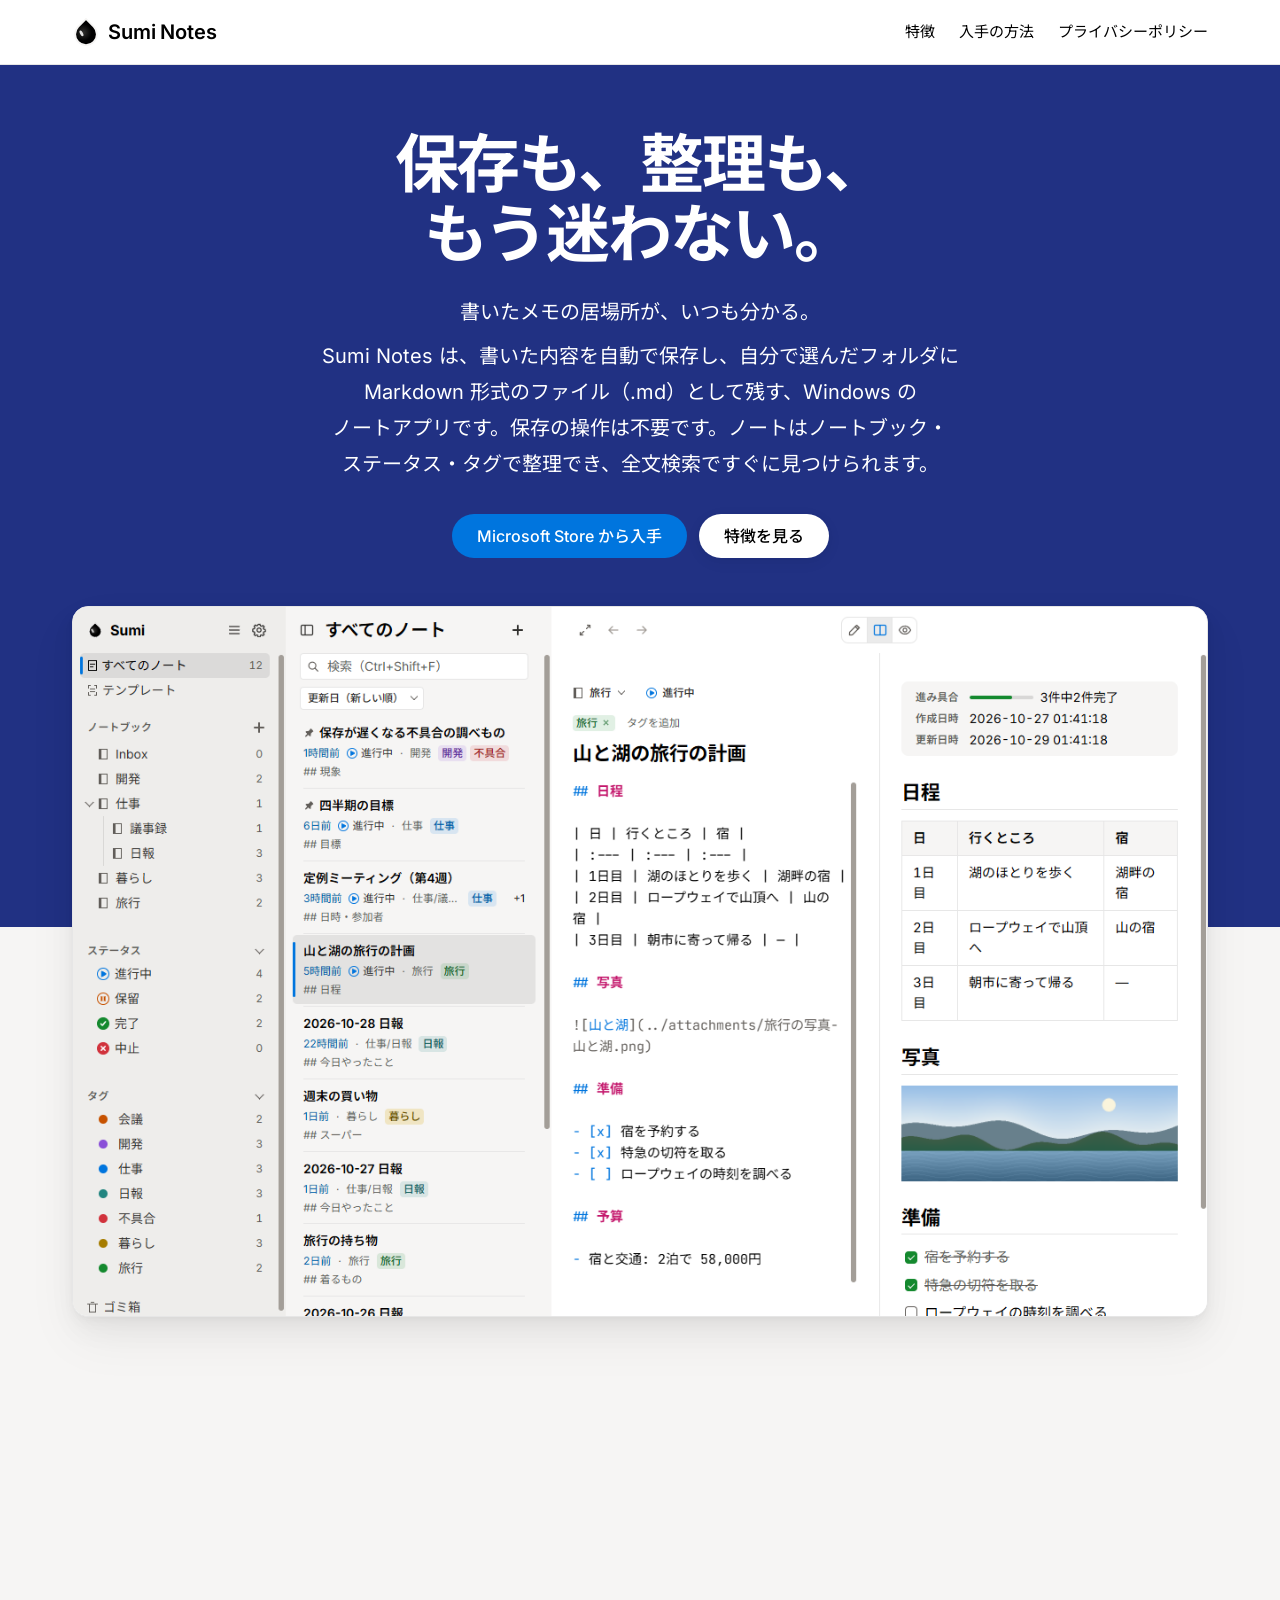
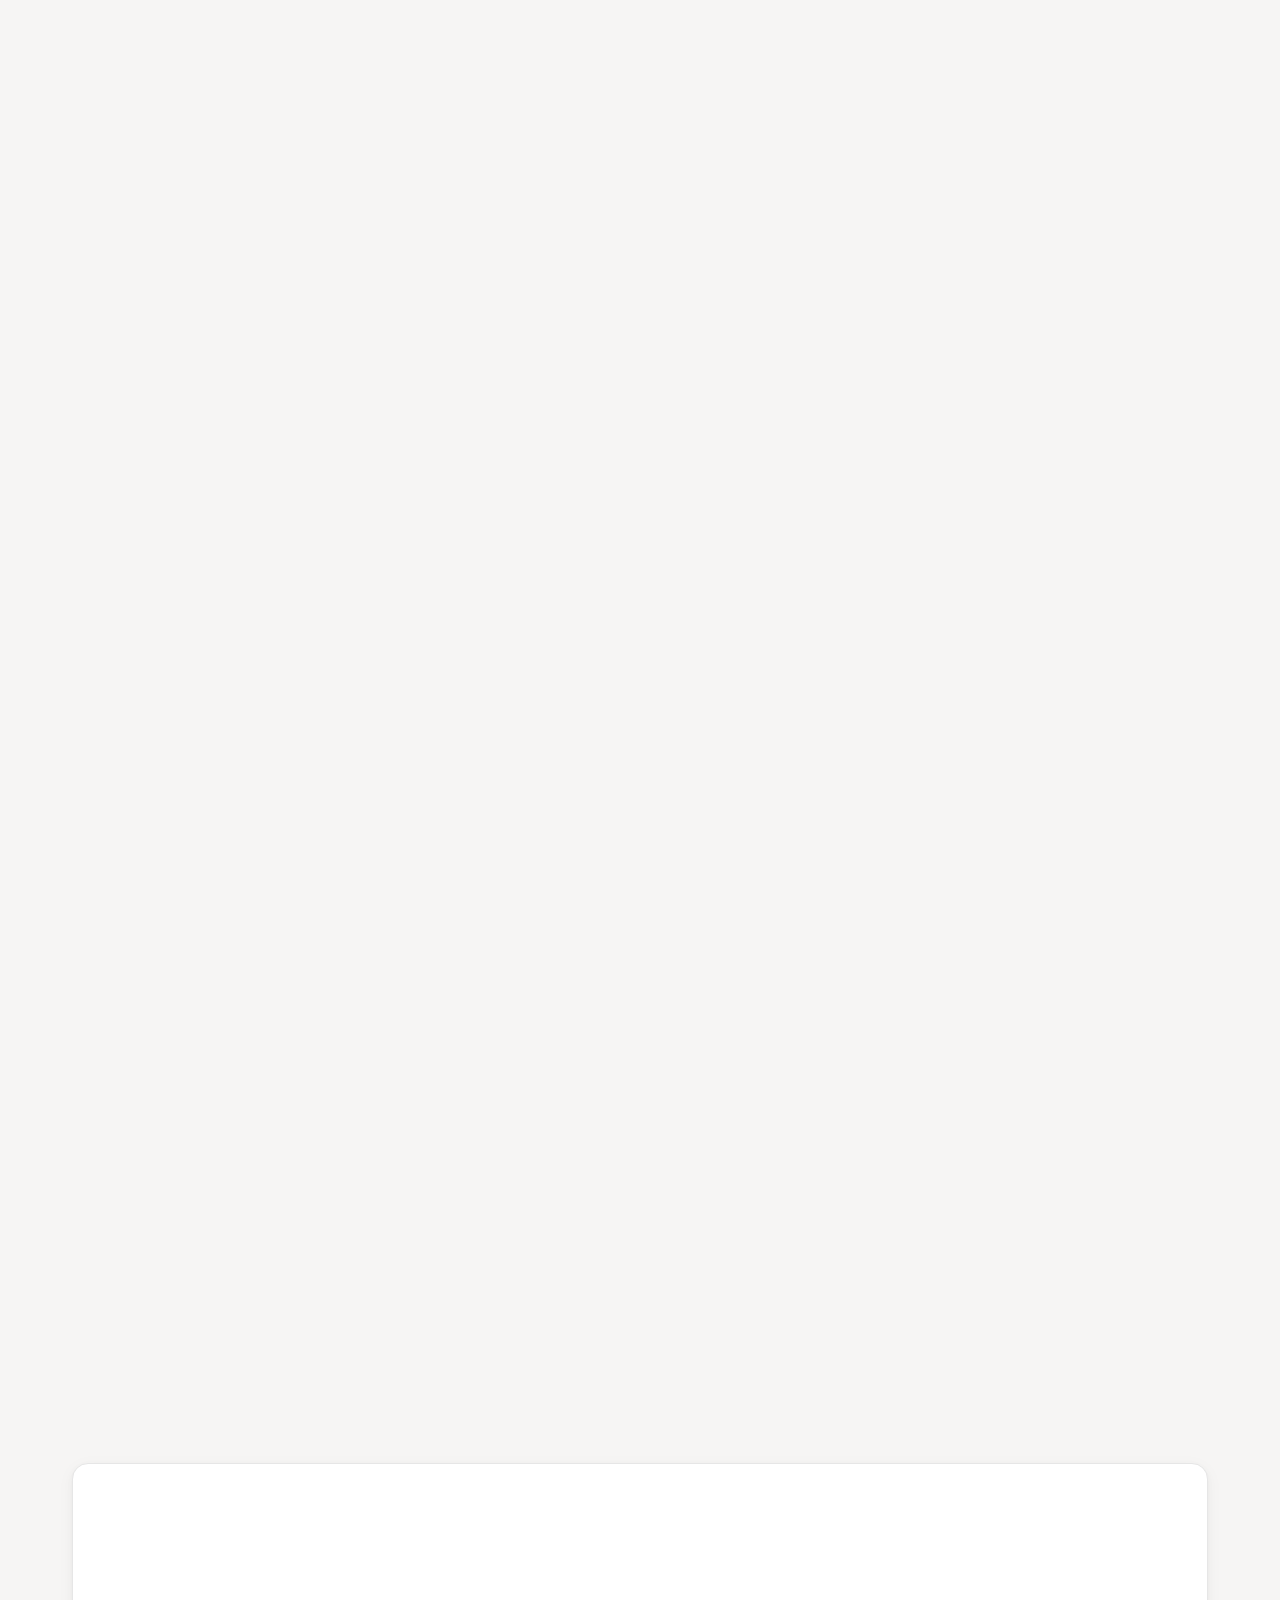
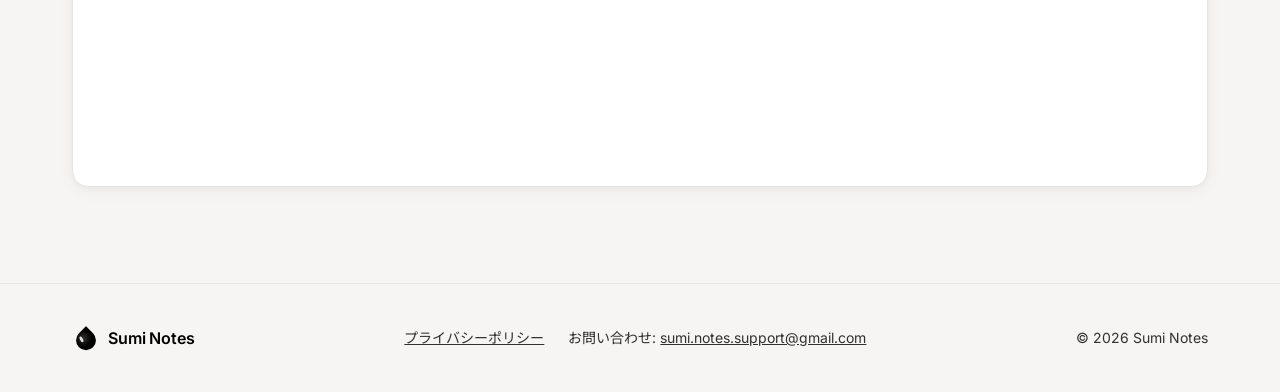
==== index.html @ 371fa157 "Sumi Notes の公式サイト" ====
<!doctype html>
<html lang="ja">
  <head>
    <meta charset="utf-8" />
    <meta
      http-equiv="Content-Security-Policy"
      content="default-src 'none'; script-src 'self'; style-src 'self'; font-src 'self'; img-src 'self'; base-uri 'none'; form-action 'none'; object-src 'none'"
    />
    <meta name="viewport" content="width=device-width, initial-scale=1" />
    <meta name="referrer" content="no-referrer" />
    <title>Sumi Notes — 保存も、整理も、もう迷わない。</title>
    <meta
      name="description"
      content="書いたメモの居場所が、いつも分かる。Sumi Notes は、書いた内容を自動で保存し、自分で選んだフォルダに Markdown 形式のファイル（.md）として残す、Windows のノートアプリです。"
    />
    <link rel="icon" href="images/favicon.svg" type="image/svg+xml" />
    <link rel="stylesheet" href="css/fonts.css" />
    <link rel="stylesheet" href="css/tokens.css" />
    <link rel="stylesheet" href="css/site.css" />
    <script src="js/config.js" defer></script>
    <!-- main.js は defer にしない: 表示の前に <html> に .reveal-ready を付けるため。ページの処理は DOMContentLoaded（config.js の後）で始める -->
    <script src="js/main.js"></script>
  </head>
  <body>
    <header class="site-header" data-testid="site-header">
      <div class="site-header__inner">
        <a class="brand" href="index.html" data-testid="brand-link">
          <svg class="brand__mark" viewBox="107 47 810 930" aria-hidden="true" focusable="false">
            <defs>
              <radialGradient
                id="brand-ink"
                gradientUnits="userSpaceOnUse"
                cx="422"
                cy="526"
                r="468"
              >
                <stop offset="0" class="brand__stop-ink-soft" />
                <stop offset="0.6" class="brand__stop-ink" />
              </radialGradient>
            </defs>
            <path
              class="brand__rim"
              d="M 512.0 76.9 L 766.6 331.4 A 360 360 0 1 1 257.4 331.4 Z"
              fill="url(#brand-ink)"
              stroke-width="60"
              stroke-linejoin="round"
            />
            <ellipse
              class="brand__light"
              cx="362"
              cy="556"
              rx="48"
              ry="104"
              transform="rotate(-28 362 556)"
              opacity="0.9"
            />
          </svg>
          <span class="brand__name">Sumi Notes</span>
        </a>
        <nav class="site-nav" aria-label="ページ内の案内">
          <ul class="site-nav__list">
            <li><a class="site-nav__link" href="#features" data-testid="nav-features">特徴</a></li>
            <li>
              <a class="site-nav__link" href="#download" data-testid="nav-download">入手の方法</a>
            </li>
            <li>
              <a class="site-nav__link" href="privacy.html" data-testid="nav-privacy"
                >プライバシーポリシー</a
              >
            </li>
          </ul>
        </nav>
      </div>
    </header>

    <main id="main">
      <section class="hero" aria-labelledby="hero-title" data-testid="hero">
        <div class="hero__inner">
          <div class="hero__text">
            <!-- prettier-ignore -->
            <h1 id="hero-title" class="hero__title" data-reveal="hero-title">保存も、整理も、もう迷わない。</h1>
            <p class="hero__lead" data-reveal="hero-lead">
              <span class="hero__hook">書いたメモの居場所が、いつも分かる。</span
              ><span class="hero__name">Sumi Notes</span>
              は、書いた内容を自動で保存し、自分で選んだフォルダに Markdown
              形式のファイル（.md）として残す、Windows
              のノートアプリです。保存の操作は不要です。ノートはノートブック・ステータス・タグで整理でき、全文検索ですぐに見つけられます。
            </p>
            <div class="hero__actions" data-reveal="hero-actions">
              <a
                class="button button--primary"
                href="#download"
                data-store-link
                data-testid="download-button-hero"
                >Microsoft Store から入手</a
              >
              <a class="button button--secondary" href="#features" data-testid="features-button"
                >特徴を見る</a
              >
            </div>
          </div>
          <div class="hero__figure" data-reveal="hero-figure">
            <div class="hero-shot" data-hero-tilt data-testid="hero-shot">
              <img
                class="hero-shot__image"
                src="images/hero.png"
                width="1280"
                height="800"
                alt="Sumi Notes の画面。左から、ノートブック・ステータス・タグの欄、ノートの一覧、旅行の計画のノートが並んでいます。ノートは Markdown の編集画面とプレビューを左右に並べて表示し、プレビューには表・写真・チェックボックスが表示されています。"
                data-testid="hero-image"
              />
            </div>
          </div>
          <ul
            class="hero__facts"
            data-reveal="hero-facts"
            aria-label="Sumi Notes について"
            data-testid="hero-facts"
          >
            <li class="chip">Windows 用</li>
            <li class="chip">無料</li>
            <li class="chip chip--wide">Markdown 形式のファイル（.md）で保存</li>
            <li class="chip">オフラインで動作</li>
          </ul>
        </div>
      </section>

      <section
        id="features"
        class="section features"
        aria-labelledby="features-title"
        data-testid="features"
      >
        <div class="section__inner">
          <h2 id="features-title" class="section__title" tabindex="-1" data-reveal="features-title">
            特徴
          </h2>
          <ul class="features__grid">
            <li
              class="feature-card feature-card--keys"
              data-testid="feature-card"
              data-reveal="feature-card"
            >
              <h3 class="feature-card__title">ノートは Markdown 形式のファイル（.md）</h3>
              <p class="feature-card__text">
                ノートは、自分で選んだフォルダに Markdown
                形式のファイル（.md）として保存されます。ほかのエディタでも開くことができ、そこで加えた変更も、そのまま画面に反映されます。
              </p>
              <p class="feature-card__keys">
                <kbd class="kbd">Ctrl</kbd><span class="kbd-plus">+</span><kbd class="kbd">N</kbd>
                <span class="feature-card__key-label">新しいノート</span>
              </p>
            </li>
            <li
              class="feature-card feature-card--wide"
              data-testid="feature-card"
              data-reveal="feature-card"
            >
              <h3 class="feature-card__title">日本語も1文字から検索できる</h3>
              <p class="feature-card__text">
                全文検索は1文字からの部分一致です。全角と半角、大文字と小文字を区別せずに検索し、見つかった箇所を一覧の中で強調して表示します。
              </p>
              <p class="feature-card__keys">
                <kbd class="kbd">Ctrl</kbd><span class="kbd-plus">+</span
                ><kbd class="kbd">Shift</kbd><span class="kbd-plus">+</span><kbd class="kbd">F</kbd>
                <span class="feature-card__key-label">ノートを検索</span>
              </p>
              <img
                class="feature-card__image"
                src="images/feature-search.png"
                width="1040"
                height="650"
                loading="lazy"
                alt="「索引」で検索した画面。ノートの一覧の題名と本文の抜粋で、「索引」の文字が強調されています。"
                data-testid="feature-image"
              />
            </li>
            <li
              class="feature-card feature-card--wide feature-card--flip"
              data-testid="feature-card"
              data-reveal="feature-card"
            >
              <h3 class="feature-card__title">ステータスとタグで整理できる</h3>
              <p class="feature-card__text">
                ノートブック（入れ子にできます）、ステータス（進行中・保留・完了・中止）、色を付けられるタグでノートを整理します。よく使うノートは、一覧の上にピン留めできます。
              </p>
              <img
                class="feature-card__image"
                src="images/feature-status-tags.png"
                width="1040"
                height="650"
                loading="lazy"
                alt="ステータス「進行中」で絞り込んだノートの一覧と、不具合の調査のノート。一覧の各ノートに、色の付いたタグが並んでいます。"
                data-testid="feature-image"
              />
            </li>
            <li
              class="feature-card feature-card--wide"
              data-testid="feature-card"
              data-reveal="feature-card"
            >
              <h3 class="feature-card__title">すぐに使えるテンプレートが 29 個</h3>
              <p class="feature-card__text">
                日報・議事録・旅行の計画・不具合の修正など、29
                個のテンプレートを用意しています。自分で作成したテンプレートも使用できます。
              </p>
              <p class="feature-card__keys">
                <kbd class="kbd">Ctrl</kbd><span class="kbd-plus">+</span><kbd class="kbd">T</kbd>
                <span class="feature-card__key-label">テンプレートから作成</span>
              </p>
              <img
                class="feature-card__image"
                src="images/feature-templates.png"
                width="1040"
                height="650"
                loading="lazy"
                alt="テンプレートを選ぶ画面。左にテンプレートの名前の一覧、右に選んだ「日報」の内容の見本が表示されています。"
                data-testid="feature-image"
              />
            </li>
            <li
              class="feature-card feature-card--keys"
              data-testid="feature-card"
              data-reveal="feature-card"
            >
              <h3 class="feature-card__title">ノート同士をリンクでつなげる</h3>
              <p class="feature-card__text">
                [[
                と入力すると、ほかのノートの題名が候補として表示され、リンクを挿入できます。リンク先のノートでは、どのノートからリンクされているか（バックリンク）を確認できます。
              </p>
              <p class="feature-card__keys">
                <kbd class="kbd">[</kbd><kbd class="kbd">[</kbd>
                <span class="feature-card__key-label">ノートへのリンクを挿入</span>
              </p>
            </li>
            <li
              class="feature-card feature-card--wide feature-card--flip"
              data-testid="feature-card"
              data-reveal="feature-card"
            >
              <h3 class="feature-card__title">改訂履歴から前の版に戻せる</h3>
              <p class="feature-card__text">
                入力が止まるたびに、本文の版が改訂履歴に残ります。前の版との違いを確認して、元に戻すことができます。削除したノートはゴミ箱に移り、あとから復元できます。
              </p>
              <img
                class="feature-card__image"
                src="images/feature-history.png"
                width="1040"
                height="720"
                loading="lazy"
                alt="議事録のノートの改訂履歴の画面。左に版の一覧、右に選んだ版の本文が表示されています。"
                data-testid="feature-image"
              />
            </li>
          </ul>
        </div>
      </section>

      <section
        id="download"
        class="section download"
        aria-labelledby="download-title"
        data-testid="download"
      >
        <div class="section__inner">
          <h2 id="download-title" class="section__title" tabindex="-1" data-reveal="download-title">
            入手の方法
          </h2>
          <p
            class="download__notice"
            data-reveal="download-notice"
            data-store-pending
            data-testid="store-pending"
          >
            Microsoft Store で公開の準備中です。公開後は、このページのボタンから Microsoft Store
            のページへ移動できます。
          </p>
          <dl class="download__list" data-reveal="download-list">
            <div class="download__row">
              <dt class="download__term">入手先</dt>
              <dd class="download__desc">Microsoft Store</dd>
            </div>
            <div class="download__row">
              <dt class="download__term">価格</dt>
              <dd class="download__desc">無料</dd>
            </div>
            <div class="download__row">
              <dt class="download__term">対応 OS</dt>
              <dd class="download__desc">
                <span class="download__line"
                  ><span class="download__phrase">Windows 10（バージョン 2004 以降）</span
                  ><span class="download__phrase">または Windows 11</span></span
                ><span class="download__line"
                  ><span class="download__phrase">64 ビット版（x64）</span></span
                >
              </dd>
            </div>
            <div class="download__row">
              <dt class="download__term">アカウント</dt>
              <dd class="download__desc">登録不要</dd>
            </div>
          </dl>
        </div>
      </section>

      <section class="section closing" aria-labelledby="closing-title" data-testid="closing">
        <div class="section__inner closing__inner">
          <h2 id="closing-title" class="section__title" data-reveal="closing-title">
            書いたノートを、ずっと自分の手元に。
          </h2>
          <p class="closing__text" data-reveal="closing-text">
            利用者の情報を収集せず、どこにも送信しません。インターネットに接続していない環境でも使用できます。
          </p>
          <a
            class="button button--primary"
            href="#download"
            data-store-link
            data-testid="download-button-closing"
            data-reveal="closing-action"
            >Microsoft Store から入手</a
          >
        </div>
      </section>
    </main>

    <footer class="site-footer" data-testid="site-footer">
      <div class="site-footer__inner">
        <a class="brand brand--footer" href="index.html">
          <svg class="brand__mark" viewBox="107 47 810 930" aria-hidden="true" focusable="false">
            <defs>
              <radialGradient
                id="brand-ink-footer"
                gradientUnits="userSpaceOnUse"
                cx="422"
                cy="526"
                r="468"
              >
                <stop offset="0" class="brand__stop-ink-soft" />
                <stop offset="0.6" class="brand__stop-ink" />
              </radialGradient>
            </defs>
            <path
              class="brand__rim"
              d="M 512.0 76.9 L 766.6 331.4 A 360 360 0 1 1 257.4 331.4 Z"
              fill="url(#brand-ink-footer)"
              stroke-width="60"
              stroke-linejoin="round"
            />
            <ellipse
              class="brand__light"
              cx="362"
              cy="556"
              rx="48"
              ry="104"
              transform="rotate(-28 362 556)"
              opacity="0.9"
            />
          </svg>
          <span class="brand__name">Sumi Notes</span>
        </a>
        <ul class="site-footer__links">
          <li>
            <a class="site-footer__link" href="privacy.html" data-testid="footer-privacy"
              >プライバシーポリシー</a
            >
          </li>
          <li>
            お問い合わせ:
            <a
              class="site-footer__link"
              href="mailto:sumi.notes.support@gmail.com"
              data-testid="footer-contact"
              >sumi.notes.support@gmail.com</a
            >
          </li>
        </ul>
        <p class="site-footer__copyright" data-testid="footer-copyright">© 2026 Sumi Notes</p>
      </div>
    </footer>
  </body>
</html>
---- css/fonts.css ----
/*
 * GENERATED by scripts/site/fonts.mjs (npm run site:fonts). Do not edit by hand.
 * Inter, Noto Sans JP and JetBrains Mono (SIL Open Font License 1.1; the licences are
 * fonts/LICENSE-*.txt). The files are in this site; nothing is loaded from elsewhere.
 * Noto Sans JP: only the unicode-range chunks of the characters used on the pages.
 */

@font-face {
  font-family: 'Inter';
  font-style: normal;
  font-display: swap;
  font-weight: 400;
  src: url('../fonts/inter-latin-400-normal.woff2') format('woff2');
  unicode-range: U+0000-00FF,U+0131,U+0152-0153,U+02BB-02BC,U+02C6,U+02DA,U+02DC,U+0304,U+0308,U+0329,U+2000-206F,U+20AC,U+2122,U+2191,U+2193,U+2212,U+2215,U+FEFF,U+FFFD;
}

@font-face {
  font-family: 'Inter';
  font-style: normal;
  font-display: swap;
  font-weight: 500;
  src: url('../fonts/inter-latin-500-normal.woff2') format('woff2');
  unicode-range: U+0000-00FF,U+0131,U+0152-0153,U+02BB-02BC,U+02C6,U+02DA,U+02DC,U+0304,U+0308,U+0329,U+2000-206F,U+20AC,U+2122,U+2191,U+2193,U+2212,U+2215,U+FEFF,U+FFFD;
}

@font-face {
  font-family: 'Inter';
  font-style: normal;
  font-display: swap;
  font-weight: 600;
  src: url('../fonts/inter-latin-600-normal.woff2') format('woff2');
  unicode-range: U+0000-00FF,U+0131,U+0152-0153,U+02BB-02BC,U+02C6,U+02DA,U+02DC,U+0304,U+0308,U+0329,U+2000-206F,U+20AC,U+2122,U+2191,U+2193,U+2212,U+2215,U+FEFF,U+FFFD;
}

@font-face {
  font-family: 'Inter';
  font-style: normal;
  font-display: swap;
  font-weight: 700;
  src: url('../fonts/inter-latin-700-normal.woff2') format('woff2');
  unicode-range: U+0000-00FF,U+0131,U+0152-0153,U+02BB-02BC,U+02C6,U+02DA,U+02DC,U+0304,U+0308,U+0329,U+2000-206F,U+20AC,U+2122,U+2191,U+2193,U+2212,U+2215,U+FEFF,U+FFFD;
}

@font-face {
  font-family: 'JetBrains Mono';
  font-style: normal;
  font-display: swap;
  font-weight: 400;
  src: url('../fonts/jetbrains-mono-latin-400-normal.woff2') format('woff2');
  unicode-range: U+0000-00FF,U+0131,U+0152-0153,U+02BB-02BC,U+02C6,U+02DA,U+02DC,U+0304,U+0308,U+0329,U+2000-206F,U+20AC,U+2122,U+2191,U+2193,U+2212,U+2215,U+FEFF,U+FFFD;
}

@font-face {
  font-family: 'Noto Sans JP';
  font-style: normal;
  font-display: swap;
  font-weight: 400;
  src: url('../fonts/noto-sans-jp-82-400-normal.woff2') format('woff2');
  unicode-range: U+2103,U+5049,U+52b1,U+5320,U+5553,U+572d,U+58c7,U+5b5d,U+5bc2,U+5de3,U+5e61,U+5f80,U+61a9,U+67d0,U+67f4,U+6c88,U+6ca1,U+6ce5,U+6d78,U+6e9c,U+6f54,U+731b,U+73b2,U+74a7,U+74f6,U+75e9,U+7b20,U+7c8b,U+7f72,U+809d,U+8108,U+82b3,U+82bd,U+84b8,U+84c4,U+88c2,U+8ae6,U+8ef8,U+902e,U+9065,U+9326,U+935b,U+938c,U+9676,U+9694,U+96f7,U+9ed9,U+ff48,U+ff4c,U+ff81;
}

@font-face {
  font-family: 'Noto Sans JP';
  font-style: normal;
  font-display: swap;
  font-weight: 400;
  src: url('../fonts/noto-sans-jp-83-400-normal.woff2') format('woff2');
  unicode-range: U+2500,U+3008-3009,U+4ead,U+4f0f,U+4fca,U+53eb,U+543e,U+57a2,U+5cf0,U+5e8f,U+5fe0,U+61b2,U+62d8,U+6442,U+64b2,U+6589,U+659c,U+67f1,U+68c4,U+6cb8,U+6d12,U+6de1,U+6fe1,U+70c8,U+723d,U+73e0,U+7656,U+773a,U+7948,U+7b87,U+7c92,U+7d3a,U+7e1b,U+7e4a,U+819a,U+8358,U+83c5,U+84bc,U+864e,U+8912,U+8c9e,U+8d05,U+92fc,U+9396,U+98fd,U+99d2,U+ff64,U+ff7a,U+ff83;
}

@font-face {
  font-family: 'Noto Sans JP';
  font-style: normal;
  font-display: swap;
  font-weight: 400;
  src: url('../fonts/noto-sans-jp-85-400-normal.woff2') format('woff2');
  unicode-range: U+25c7,U+3007,U+504f,U+507d,U+51a0,U+52a3,U+5410,U+5510,U+559a,U+5782,U+582a,U+5c0a,U+5c3f,U+5c48,U+5f6b,U+6176,U+622f,U+6279,U+62bd,U+62dd,U+65ed,U+67b6,U+6817,U+6850,U+6d6a,U+6deb,U+6ea2,U+6edd,U+6f5c,U+72e9,U+73a9,U+7573,U+76bf,U+7950,U+7956,U+7f8a,U+7ffc,U+80a2,U+80c3,U+83ca,U+8a02,U+8a13,U+8df5,U+9375,U+983b,U+99b4,U+ff4e,U+ff71,U+ff89,U+ff97;
}

@font-face {
  font-family: 'Noto Sans JP';
  font-style: normal;
  font-display: swap;
  font-weight: 400;
  src: url('../fonts/noto-sans-jp-89-400-normal.woff2') format('woff2');
  unicode-range: U+a5,U+4e80,U+4f34,U+4f73,U+4f75,U+511f,U+5192,U+52aa,U+53c8,U+570f,U+57cb,U+596e,U+5d8b,U+5f66,U+5fd9,U+62db,U+62f6,U+6328,U+633f,U+63a7,U+6469,U+6bbf,U+6c41,U+6c57,U+6d44,U+6dbc,U+706f,U+72c2,U+72ed,U+7551,U+75f4,U+7949,U+7e26,U+7fd4,U+8150,U+8af8,U+8b0e,U+8b72,U+8ca7,U+934b,U+9a0e,U+9a12,U+9b42,U+ff41,U+ff43,U+ff45,U+ff49,U+ff4f,U+ff62-ff63;
}

@font-face {
  font-family: 'Noto Sans JP';
  font-style: normal;
  font-display: swap;
  font-weight: 400;
  src: url('../fonts/noto-sans-jp-92-400-normal.woff2') format('woff2');
  unicode-range: U+2460,U+4e5f,U+4e7e,U+4ed9,U+501f,U+502b,U+5968,U+5974,U+5ac1,U+5b99,U+5ba3,U+5be7,U+5be9,U+5c64,U+5cb8,U+5ec3,U+5f1f,U+616e,U+6297,U+62e0,U+62ec,U+6368,U+642d,U+65e6,U+6717,U+676f,U+6b04,U+732e,U+7652,U+76ca,U+76d7,U+7802,U+7e70,U+7f6a,U+8133,U+81e8,U+866b,U+878d,U+88f8,U+8a5e,U+8cdb,U+8d08,U+907a,U+90e1,U+96f2,U+9f8d,U+ff35,U+ff37,U+ff40,U+ff9d;
}

@font-face {
  font-family: 'Noto Sans JP';
  font-style: normal;
  font-display: swap;
  font-weight: 400;
  src: url('../fonts/noto-sans-jp-93-400-normal.woff2') format('woff2');
  unicode-range: U+21d2,U+25ce,U+300a-300b,U+4e89,U+4e9c,U+4ea1,U+5263,U+53cc,U+5426,U+5869,U+5947,U+598a,U+5999,U+5e55,U+5e72,U+5e79,U+5fae,U+5fb9,U+602a,U+6163,U+624d,U+6749,U+6c5a,U+6cbf,U+6d45,U+6dfb,U+6e7e,U+708e,U+725b,U+7763,U+79c0,U+7bc4,U+7c89,U+7e01,U+7e2e,U+8010,U+8033,U+8c6a,U+8cc3,U+8f1d,U+8f9b,U+8fb2,U+907f,U+90f7,U+9707,U+9818,U+9b3c,U+ff0a,U+ff4d;
}

@font-face {
  font-family: 'Noto Sans JP';
  font-style: normal;
  font-display: swap;
  font-weight: 400;
  src: url('../fonts/noto-sans-jp-94-400-normal.woff2') format('woff2');
  unicode-range: U+2015,U+2190,U+4e43,U+5019,U+5247,U+52e7,U+5438,U+54b2,U+55ab,U+57f7,U+5bd2,U+5e8a,U+5ef6,U+6016,U+60b2,U+6162,U+6319,U+6551,U+6607,U+66b4,U+675f,U+67d4,U+6b20,U+6b53,U+6ce3,U+719f,U+75b2,U+770b,U+7720,U+77ac,U+79d2,U+7af9,U+7d05,U+7dca,U+8056,U+80f8,U+81f3,U+8352,U+885d,U+8a70,U+8aa4,U+8cbc,U+900f,U+9084,U+91e3,U+9451,U+96c4,U+99c6,U+9ad4,U+ff70;
}

@font-face {
  font-family: 'Noto Sans JP';
  font-style: normal;
  font-display: swap;
  font-weight: 400;
  src: url('../fonts/noto-sans-jp-95-400-normal.woff2') format('woff2');
  unicode-range: U+2193,U+25b2,U+4e4b,U+516d,U+51c4,U+529f,U+52c9,U+5360,U+5442,U+5857,U+5915,U+59eb,U+5a9b,U+5c3b,U+6012,U+61b6,U+62b1,U+6311,U+6577,U+65e2,U+65ec,U+6613,U+6790,U+6cb9,U+7372,U+76ae,U+7d5e,U+7fcc,U+88ab,U+88d5,U+8caf,U+8ddd,U+8ecd,U+8f38,U+8f9e,U+8feb,U+9063,U+90f5,U+93e1,U+968a,U+968f,U+98fe,U+9ec4,U+ff1d,U+ff27,U+ff2a,U+ff36,U+ff3b,U+ff3d,U+ffe5;
}

@font-face {
  font-family: 'Noto Sans JP';
  font-style: normal;
  font-display: swap;
  font-weight: 400;
  src: url('../fonts/noto-sans-jp-96-400-normal.woff2') format('woff2');
  unicode-range: U+4e03,U+4f38,U+50b7,U+5264,U+5348,U+5371,U+585a,U+58ca,U+5951,U+59b9,U+59d4,U+5b98,U+5f8b,U+6388,U+64cd,U+65e7,U+6803,U+6b6f,U+6d66,U+6e0b,U+6ecb,U+6fc3,U+72ac,U+773c,U+77e2,U+7968,U+7a74,U+7dba,U+7dd1,U+7e3e,U+808c,U+811a,U+8179,U+8239,U+8584,U+8a0e,U+8a72,U+8b66,U+8c46,U+8f29,U+90a3,U+9234,U+96f0,U+9769,U+9774,U+9aa8,U+ff26,U+ff28,U+ff9e-ff9f;
}

@font-face {
  font-family: 'Noto Sans JP';
  font-style: normal;
  font-display: swap;
  font-weight: 400;
  src: url('../fonts/noto-sans-jp-97-400-normal.woff2') format('woff2');
  unicode-range: U+7e,U+b4,U+25c6,U+2661,U+4e92,U+4eee,U+4ffa,U+5144,U+5237,U+5287,U+52b4,U+58c1,U+5bff,U+5c04,U+5c06,U+5e95,U+5f31,U+5f93,U+63c3,U+640d,U+6557,U+6614,U+662f,U+67d3,U+690d,U+6bba,U+6e6f,U+72af,U+732b,U+7518,U+7ae0,U+7ae5,U+7af6,U+822a,U+89e6,U+8a3a,U+8a98,U+8cb8,U+8de1,U+8e8d,U+95d8,U+961c,U+96a3,U+96ea,U+9bae,U+ff20,U+ff22,U+ff29,U+ff2b-ff2c;
}

@font-face {
  font-family: 'Noto Sans JP';
  font-style: normal;
  font-display: swap;
  font-weight: 400;
  src: url('../fonts/noto-sans-jp-99-400-normal.woff2') format('woff2');
  unicode-range: U+2191,U+505c,U+52e4,U+5305,U+535a,U+56e0,U+59bb,U+5acc,U+5b09,U+5b87,U+5c90,U+5df1,U+5e2d,U+5e33,U+5f3e,U+6298,U+6383,U+653b,U+6697,U+6804,U+6a39,U+6cca,U+6e90,U+6f2b,U+702c,U+7206,U+7236,U+7559,U+7565,U+7591,U+75c7,U+75db,U+7b4b,U+7bb1,U+7d99,U+7fbd,U+8131,U+885b,U+8b1d,U+8ff7,U+9003,U+9045,U+96a0,U+9732,U+990a,U+99d0,U+9e97,U+9f62,U+ff25,U+ff2d;
}

@font-face {
  font-family: 'Noto Sans JP';
  font-style: normal;
  font-display: swap;
  font-weight: 400;
  src: url('../fonts/noto-sans-jp-100-400-normal.woff2') format('woff2');
  unicode-range: U+4e08,U+4f9d,U+5012,U+514d,U+51b7,U+5275,U+53ca,U+53f8,U+5584,U+57fc,U+5b9d,U+5bfa,U+5c3e,U+5f01,U+5fb4,U+5fd7,U+606f,U+62e1,U+6563,U+6674,U+6cb3,U+6d3e,U+6d74,U+6e1b,U+6e2f,U+718a,U+7247,U+79d8,U+7d14,U+7d66,U+7d71,U+7df4,U+7e41,U+80cc,U+8155,U+83d3,U+8a95,U+8ab2,U+8ad6,U+8ca1,U+9000,U+9006,U+9678,U+97d3,U+9808,U+98ef,U+9a5a,U+9b45,U+ff23,U+ff30;
}

@font-face {
  font-family: 'Noto Sans JP';
  font-style: normal;
  font-display: swap;
  font-weight: 400;
  src: url('../fonts/noto-sans-jp-101-400-normal.woff2') format('woff2');
  unicode-range: U+25bc,U+3012,U+4ef2,U+4f0a,U+516b,U+5373,U+539a,U+53b3,U+559c,U+56f0,U+5727,U+5742,U+5965,U+59ff,U+5bc6,U+5dfb,U+5e45,U+5ead,U+5fb3,U+6211,U+6253,U+639b,U+63a8,U+6545,U+6575,U+6628,U+672d,U+68a8,U+6bdb,U+6d25,U+707d,U+767e,U+7834,U+7b46,U+7bc9,U+8074,U+82e6,U+8349,U+8a2a,U+8d70,U+8da3,U+8fce,U+91cc,U+967d,U+97ff,U+9996,U+ff1c,U+ff2f,U+ff32,U+ff34;
}

@font-face {
  font-family: 'Noto Sans JP';
  font-style: normal;
  font-display: swap;
  font-weight: 400;
  src: url('../fonts/noto-sans-jp-102-400-normal.woff2') format('woff2');
  unicode-range: U+3d,U+5e,U+25cf,U+4e0e,U+4e5d,U+4e73,U+4e94,U+4f3c,U+5009,U+5145,U+51ac,U+5238,U+524a,U+53f3,U+547c,U+5802,U+5922,U+5a66,U+5c0e,U+5de6,U+5fd8,U+5feb,U+6797,U+685c,U+6b7b,U+6c5f-6c60,U+6cc9,U+6ce2,U+6d17,U+6e21,U+7167,U+7642,U+76db,U+8001,U+821e,U+8857,U+89d2,U+8b1b,U+8b70,U+8cb4,U+8cde,U+8f03,U+8f2a,U+968e,U+9b54,U+9e7f,U+9ebb,U+ff05,U+ff33;
}

@font-face {
  font-family: 'Noto Sans JP';
  font-style: normal;
  font-display: swap;
  font-weight: 400;
  src: url('../fonts/noto-sans-jp-103-400-normal.woff2') format('woff2');
  unicode-range: U+500d,U+5074,U+50cd,U+5175,U+52e2,U+5352,U+5354,U+53f2,U+5409,U+56fa,U+5a18,U+5b88,U+5bdd,U+5ca9,U+5f92,U+5fa9,U+60a9,U+623f,U+6483,U+653f,U+666f,U+66ae,U+66f2,U+6a21,U+6b66,U+6bcd,U+6d5c,U+796d,U+7a4d,U+7aef,U+7b56,U+7b97,U+7c4d,U+7e04,U+7fa9,U+8377,U+83dc,U+83ef,U+8535,U+8863,U+88cf,U+88dc,U+8907,U+8acb,U+90ce,U+91dd,U+ff0b,U+ff0d,U+ff19,U+ff65;
}

@font-face {
  font-family: 'Noto Sans JP';
  font-style: normal;
  font-display: swap;
  font-weight: 400;
  src: url('../fonts/noto-sans-jp-104-400-normal.woff2') format('woff2');
  unicode-range: U+4e01,U+4e21,U+4e38,U+52a9,U+547d,U+592e,U+5931,U+5b63,U+5c40,U+5dde,U+5e78,U+5efa,U+5fa1,U+604b,U+6075,U+62c5,U+632f,U+6a19,U+6c0f,U+6c11,U+6c96,U+6e05,U+70ba,U+71b1,U+7387,U+7403,U+75c5,U+77ed,U+795d,U+7b54,U+7cbe,U+7d19,U+7fa4,U+8089,U+81f4,U+8208,U+8336,U+8457,U+8a33,U+8c4a,U+8ca0,U+8ca8,U+8cc0,U+9014,U+964d,U+9803,U+983c,U+98db,U+ff17,U+ff21;
}

@font-face {
  font-family: 'Noto Sans JP';
  font-style: normal;
  font-display: swap;
  font-weight: 400;
  src: url('../fonts/noto-sans-jp-105-400-normal.woff2') format('woff2');
  unicode-range: U+25,U+25a0,U+4e26,U+4f4e,U+5341,U+56f2,U+5bbf,U+5c45,U+5c55,U+5c5e,U+5dee,U+5e9c,U+5f7c,U+6255,U+627f,U+62bc,U+65cf,U+661f,U+666e,U+66dc,U+67fb,U+6975,U+6a4b,U+6b32,U+6df1,U+6e29,U+6fc0,U+738b,U+7686,U+7a76,U+7a81,U+7c73,U+7d75,U+7dd2,U+82e5,U+82f1,U+85ac,U+888b,U+899a,U+8a31,U+8a8c,U+8ab0,U+8b58,U+904a,U+9060,U+9280,U+95b2,U+984d,U+9ce5,U+ff18;
}

@font-face {
  font-family: 'Noto Sans JP';
  font-style: normal;
  font-display: swap;
  font-weight: 400;
  src: url('../fonts/noto-sans-jp-106-400-normal.woff2') format('woff2');
  unicode-range: U+30f6,U+50ac,U+5178,U+51e6,U+5224,U+52dd,U+5883,U+5897,U+590f,U+5a5a,U+5bb3,U+5c65,U+5e03,U+5e2b,U+5e30,U+5eb7,U+6271,U+63f4,U+64ae,U+6574,U+672b,U+679a,U+6a29-6a2a,U+6ca2,U+6cc1,U+6d0b,U+713c,U+74b0,U+7981,U+7a0b,U+7bc0,U+7d1a,U+7d61,U+7fd2,U+822c,U+8996,U+89aa,U+8cac,U+8cbb,U+8d77,U+8def,U+9020,U+9152,U+9244,U+9662,U+967a,U+96e3,U+9759,U+ff16;
}

@font-face {
  font-family: 'Noto Sans JP';
  font-style: normal;
  font-display: swap;
  font-weight: 400;
  src: url('../fonts/noto-sans-jp-107-400-normal.woff2') format('woff2');
  unicode-range: U+23,U+3c,U+2192,U+4e45,U+4efb,U+4f50,U+4f8b,U+4fc2,U+5024,U+5150,U+5272,U+5370,U+53bb,U+542b,U+56db,U+56e3,U+57ce,U+5bc4,U+5bcc,U+5f71,U+60aa,U+6238,U+6280,U+629c,U+6539,U+66ff,U+670d,U+677e-677f,U+6839,U+69cb,U+6b4c,U+6bb5,U+6e96,U+6f14,U+72ec,U+7389,U+7814,U+79cb,U+79d1,U+79fb,U+7a0e,U+7d0d,U+85e4,U+8d64,U+9632,U+96e2,U+9805,U+99ac,U+ff1e;
}

@font-face {
  font-family: 'Noto Sans JP';
  font-style: normal;
  font-display: swap;
  font-weight: 400;
  src: url('../fonts/noto-sans-jp-108-400-normal.woff2') format('woff2');
  unicode-range: U+2605-2606,U+301c,U+4e57,U+4fee,U+5065,U+52df,U+533b,U+5357,U+57df,U+58eb,U+58f0,U+591c,U+592a-592b,U+5948,U+5b85,U+5d0e,U+5ea7,U+5ff5,U+6025,U+63a1,U+63a5,U+63db,U+643a,U+65bd,U+671d,U+68ee,U+6982,U+6b73,U+6bd4,U+6d88,U+7570,U+7b11,U+7d76,U+8077,U+8217,U+8c37,U+8c61,U+8cc7,U+8d85,U+901f,U+962a,U+9802,U+9806,U+9854,U+98f2,U+9928,U+99c5,U+9ed2;
}

@font-face {
  font-family: 'Noto Sans JP';
  font-style: normal;
  font-display: swap;
  font-weight: 400;
  src: url('../fonts/noto-sans-jp-109-400-normal.woff2') format('woff2');
  unicode-range: U+266a,U+4f11,U+533a,U+5343,U+534a,U+53cd,U+5404,U+56f3,U+5b57-5b58,U+5bae,U+5c4a,U+5e0c,U+5e2f,U+5eab,U+5f35,U+5f79,U+614b,U+6226,U+629e,U+65c5,U+6625,U+6751,U+6821,U+6b69,U+6b8b,U+6bce,U+6c42,U+706b,U+7c21,U+7cfb,U+805e,U+80b2,U+82b8,U+843d,U+8853,U+88c5,U+8a3c,U+8a66,U+8d8a,U+8fba,U+9069,U+91cf,U+9752,U+975e,U+9999,U+ff0f-ff10,U+ff14-ff15;
}

@font-face {
  font-family: 'Noto Sans JP';
  font-style: normal;
  font-display: swap;
  font-weight: 400;
  src: url('../fonts/noto-sans-jp-110-400-normal.woff2') format('woff2');
  unicode-range: U+40,U+4e86,U+4e95,U+4f01,U+4f1d,U+4fbf,U+5099,U+5171,U+5177,U+53cb,U+53ce,U+53f0,U+5668,U+5712,U+5ba4,U+5ca1,U+5f85,U+60f3,U+653e,U+65ad,U+65e9,U+6620,U+6750,U+6761,U+6b62,U+6b74,U+6e08,U+6e80,U+7248,U+7531,U+7533,U+753a,U+77f3,U+798f,U+7f6e,U+8449,U+88fd,U+89b3,U+8a55,U+8ac7,U+8b77,U+8db3,U+8efd,U+8fd4,U+9031-9032,U+9580,U+9589,U+96d1,U+985e;
}

@font-face {
  font-family: 'Noto Sans JP';
  font-style: normal;
  font-display: swap;
  font-weight: 400;
  src: url('../fonts/noto-sans-jp-111-400-normal.woff2') format('woff2');
  unicode-range: U+2b,U+d7,U+300e-300f,U+4e07,U+4e8c,U+512a,U+5149,U+518d,U+5236,U+52b9,U+52d9,U+5468,U+578b,U+57fa,U+5b8c,U+5ba2,U+5c02,U+5de5,U+5f37,U+5f62,U+623b,U+63d0,U+652f,U+672a,U+6848,U+6d41,U+7136,U+7537,U+754c,U+76f4,U+79c1,U+7ba1,U+7d44,U+7d4c,U+7dcf,U+7dda,U+7de8,U+82b1,U+897f,U+8ca9,U+8cfc,U+904e,U+9664,U+982d,U+9858,U+98a8,U+9a13,U+ff13,U+ff5c;
}

@font-face {
  font-family: 'Noto Sans JP';
  font-style: normal;
  font-display: swap;
  font-weight: 400;
  src: url('../fonts/noto-sans-jp-112-400-normal.woff2') format('woff2');
  unicode-range: U+4e16,U+4e3b,U+4ea4,U+4ee4,U+4f4d,U+4f4f,U+4f55,U+4f9b,U+5317,U+5358,U+53c2,U+53e4,U+548c,U+571f,U+59cb,U+5cf6,U+5e38,U+63a2,U+63b2,U+6559,U+662d,U+679c,U+6c7a,U+72b6,U+7523,U+767d,U+770c,U+7a2e,U+7a3f,U+7a7a,U+7b2c,U+7b49,U+7d20,U+7d42,U+8003,U+8272,U+8a08,U+8aac,U+8cb7,U+8eab,U+8ee2,U+9054-9055,U+90fd,U+914d,U+91cd,U+969b,U+97f3,U+984c,U+ff06;
}

@font-face {
  font-family: 'Noto Sans JP';
  font-style: normal;
  font-display: swap;
  font-weight: 400;
  src: url('../fonts/noto-sans-jp-113-400-normal.woff2') format('woff2');
  unicode-range: U+26,U+5f,U+2026,U+203b,U+4e09,U+4eac,U+4ed5,U+4fa1,U+5143,U+5199,U+5207,U+539f,U+53e3,U+53f7,U+5411,U+5473,U+5546,U+55b6,U+5929,U+597d,U+5bb9,U+5c11,U+5c4b,U+5ddd,U+5f97,U+5fc5,U+6295,U+6301,U+6307,U+671b,U+76f8,U+78ba,U+795e,U+7d30,U+7d39,U+7d9a,U+89e3,U+8a00,U+8a73,U+8a8d,U+8a9e,U+8aad,U+8abf,U+8cea,U+8eca,U+8ffd,U+904b,U+9650,U+ff11-ff12;
}

@font-face {
  font-family: 'Noto Sans JP';
  font-style: normal;
  font-display: swap;
  font-weight: 400;
  src: url('../fonts/noto-sans-jp-114-400-normal.woff2') format('woff2');
  unicode-range: U+3e,U+3005,U+4e0d,U+4e88,U+4ecb,U+4ee3,U+4ef6,U+4fdd,U+4fe1,U+500b,U+50cf,U+5186,U+5316,U+53d7,U+540c,U+544a,U+54e1,U+5728,U+58f2,U+5973,U+5b89,U+5c71,U+5e02,U+5e97,U+5f15,U+5fc3,U+5fdc,U+601d,U+611b,U+611f,U+671f,U+6728,U+6765,U+683c,U+6b21,U+6ce8,U+6d3b,U+6d77,U+7530,U+7740,U+7acb,U+7d50,U+826f,U+8f09,U+8fbc,U+9001,U+9053,U+91ce,U+9762,U+98df;
}

@font-face {
  font-family: 'Noto Sans JP';
  font-style: normal;
  font-display: swap;
  font-weight: 400;
  src: url('../fonts/noto-sans-jp-115-400-normal.woff2') format('woff2');
  unicode-range: U+7c,U+3080,U+4ee5,U+5148,U+516c,U+521d,U+5225,U+529b,U+52a0,U+53ef,U+56de,U+56fd,U+5909,U+591a,U+5b66,U+5b9f,U+5bb6,U+5bfe,U+5e73,U+5e83,U+5ea6,U+5f53,U+6027,U+610f,U+6210,U+6240,U+660e,U+66f4,U+66f8,U+6709,U+6771,U+697d,U+69d8,U+6a5f,U+6c34,U+6cbb,U+73fe,U+756a,U+7684,U+771f,U+793a,U+7f8e,U+898f,U+8a2d,U+8a71,U+8fd1,U+9078,U+9577,U+96fb,U+ff5e;
}

@font-face {
  font-family: 'Noto Sans JP';
  font-style: normal;
  font-display: swap;
  font-weight: 400;
  src: url('../fonts/noto-sans-jp-116-400-normal.woff2') format('woff2');
  unicode-range: U+a9,U+3010-3011,U+30e2,U+4e0b,U+4eca,U+4ed6,U+4ed8,U+4f53,U+4f5c,U+4f7f,U+53d6,U+540d,U+54c1,U+5730,U+5916,U+5b50,U+5c0f,U+5f8c,U+624b,U+6570,U+6587,U+6599,U+691c,U+696d,U+6cd5,U+7269,U+7279,U+7406,U+767a-767b,U+77e5,U+7d04,U+7d22,U+8005,U+80fd,U+81ea,U+8868,U+8981,U+89a7,U+901a,U+9023,U+90e8,U+91d1,U+9332,U+958b,U+96c6,U+9ad8,U+ff1a,U+ff1f;
}

@font-face {
  font-family: 'Noto Sans JP';
  font-style: normal;
  font-display: swap;
  font-weight: 400;
  src: url('../fonts/noto-sans-jp-117-400-normal.woff2') format('woff2');
  unicode-range: U+4e,U+a0,U+3000,U+300c-300d,U+4e00,U+4e0a,U+4e2d,U+4e8b,U+4eba,U+4f1a,U+5165,U+5168,U+5185,U+51fa,U+5206,U+5229,U+524d,U+52d5,U+5408,U+554f,U+5831,U+5834,U+5927,U+5b9a,U+5e74,U+5f0f,U+60c5,U+65b0,U+65b9,U+6642,U+6700,U+672c,U+682a,U+6b63,U+6c17,U+7121,U+751f,U+7528,U+753b,U+76ee,U+793e,U+884c,U+898b,U+8a18,U+9593,U+95a2,U+ff01,U+ff08-ff09;
}

@font-face {
  font-family: 'Noto Sans JP';
  font-style: normal;
  font-display: swap;
  font-weight: 400;
  src: url('../fonts/noto-sans-jp-118-400-normal.woff2') format('woff2');
  unicode-range: U+21-22,U+27-2a,U+2c-3b,U+3f,U+41-4d,U+4f-5d,U+61-7b,U+7d,U+ab,U+ae,U+b2-b3,U+b7,U+bb,U+c9,U+cd,U+d6,U+d8,U+dc,U+e0-e5,U+e7-ed,U+ef,U+f1-f4,U+f6,U+f8,U+fa,U+fc-fd,U+103,U+14d,U+1b0,U+300-301,U+1ebf,U+1ec7,U+2013-2014,U+201c-201d,U+2039-203a,U+203c,U+2048-2049,U+2113,U+2122,U+65e5,U+6708,U+70b9;
}

@font-face {
  font-family: 'Noto Sans JP';
  font-style: normal;
  font-display: swap;
  font-weight: 400;
  src: url('../fonts/noto-sans-jp-119-400-normal.woff2') format('woff2');
  unicode-range: U+20,U+2027,U+3001-3002,U+3041-307f,U+3081-308f,U+3091-3093,U+3099-309a,U+309d-309e,U+30a1-30e1,U+30e3-30ed,U+30ef-30f0,U+30f2-30f4,U+30fb-30fe,U+ff0c,U+ff0e;
}

@font-face {
  font-family: 'Noto Sans JP';
  font-style: normal;
  font-display: swap;
  font-weight: 500;
  src: url('../fonts/noto-sans-jp-82-500-normal.woff2') format('woff2');
  unicode-range: U+2103,U+5049,U+52b1,U+5320,U+5553,U+572d,U+58c7,U+5b5d,U+5bc2,U+5de3,U+5e61,U+5f80,U+61a9,U+67d0,U+67f4,U+6c88,U+6ca1,U+6ce5,U+6d78,U+6e9c,U+6f54,U+731b,U+73b2,U+74a7,U+74f6,U+75e9,U+7b20,U+7c8b,U+7f72,U+809d,U+8108,U+82b3,U+82bd,U+84b8,U+84c4,U+88c2,U+8ae6,U+8ef8,U+902e,U+9065,U+9326,U+935b,U+938c,U+9676,U+9694,U+96f7,U+9ed9,U+ff48,U+ff4c,U+ff81;
}

@font-face {
  font-family: 'Noto Sans JP';
  font-style: normal;
  font-display: swap;
  font-weight: 500;
  src: url('../fonts/noto-sans-jp-83-500-normal.woff2') format('woff2');
  unicode-range: U+2500,U+3008-3009,U+4ead,U+4f0f,U+4fca,U+53eb,U+543e,U+57a2,U+5cf0,U+5e8f,U+5fe0,U+61b2,U+62d8,U+6442,U+64b2,U+6589,U+659c,U+67f1,U+68c4,U+6cb8,U+6d12,U+6de1,U+6fe1,U+70c8,U+723d,U+73e0,U+7656,U+773a,U+7948,U+7b87,U+7c92,U+7d3a,U+7e1b,U+7e4a,U+819a,U+8358,U+83c5,U+84bc,U+864e,U+8912,U+8c9e,U+8d05,U+92fc,U+9396,U+98fd,U+99d2,U+ff64,U+ff7a,U+ff83;
}

@font-face {
  font-family: 'Noto Sans JP';
  font-style: normal;
  font-display: swap;
  font-weight: 500;
  src: url('../fonts/noto-sans-jp-85-500-normal.woff2') format('woff2');
  unicode-range: U+25c7,U+3007,U+504f,U+507d,U+51a0,U+52a3,U+5410,U+5510,U+559a,U+5782,U+582a,U+5c0a,U+5c3f,U+5c48,U+5f6b,U+6176,U+622f,U+6279,U+62bd,U+62dd,U+65ed,U+67b6,U+6817,U+6850,U+6d6a,U+6deb,U+6ea2,U+6edd,U+6f5c,U+72e9,U+73a9,U+7573,U+76bf,U+7950,U+7956,U+7f8a,U+7ffc,U+80a2,U+80c3,U+83ca,U+8a02,U+8a13,U+8df5,U+9375,U+983b,U+99b4,U+ff4e,U+ff71,U+ff89,U+ff97;
}

@font-face {
  font-family: 'Noto Sans JP';
  font-style: normal;
  font-display: swap;
  font-weight: 500;
  src: url('../fonts/noto-sans-jp-89-500-normal.woff2') format('woff2');
  unicode-range: U+a5,U+4e80,U+4f34,U+4f73,U+4f75,U+511f,U+5192,U+52aa,U+53c8,U+570f,U+57cb,U+596e,U+5d8b,U+5f66,U+5fd9,U+62db,U+62f6,U+6328,U+633f,U+63a7,U+6469,U+6bbf,U+6c41,U+6c57,U+6d44,U+6dbc,U+706f,U+72c2,U+72ed,U+7551,U+75f4,U+7949,U+7e26,U+7fd4,U+8150,U+8af8,U+8b0e,U+8b72,U+8ca7,U+934b,U+9a0e,U+9a12,U+9b42,U+ff41,U+ff43,U+ff45,U+ff49,U+ff4f,U+ff62-ff63;
}

@font-face {
  font-family: 'Noto Sans JP';
  font-style: normal;
  font-display: swap;
  font-weight: 500;
  src: url('../fonts/noto-sans-jp-92-500-normal.woff2') format('woff2');
  unicode-range: U+2460,U+4e5f,U+4e7e,U+4ed9,U+501f,U+502b,U+5968,U+5974,U+5ac1,U+5b99,U+5ba3,U+5be7,U+5be9,U+5c64,U+5cb8,U+5ec3,U+5f1f,U+616e,U+6297,U+62e0,U+62ec,U+6368,U+642d,U+65e6,U+6717,U+676f,U+6b04,U+732e,U+7652,U+76ca,U+76d7,U+7802,U+7e70,U+7f6a,U+8133,U+81e8,U+866b,U+878d,U+88f8,U+8a5e,U+8cdb,U+8d08,U+907a,U+90e1,U+96f2,U+9f8d,U+ff35,U+ff37,U+ff40,U+ff9d;
}

@font-face {
  font-family: 'Noto Sans JP';
  font-style: normal;
  font-display: swap;
  font-weight: 500;
  src: url('../fonts/noto-sans-jp-93-500-normal.woff2') format('woff2');
  unicode-range: U+21d2,U+25ce,U+300a-300b,U+4e89,U+4e9c,U+4ea1,U+5263,U+53cc,U+5426,U+5869,U+5947,U+598a,U+5999,U+5e55,U+5e72,U+5e79,U+5fae,U+5fb9,U+602a,U+6163,U+624d,U+6749,U+6c5a,U+6cbf,U+6d45,U+6dfb,U+6e7e,U+708e,U+725b,U+7763,U+79c0,U+7bc4,U+7c89,U+7e01,U+7e2e,U+8010,U+8033,U+8c6a,U+8cc3,U+8f1d,U+8f9b,U+8fb2,U+907f,U+90f7,U+9707,U+9818,U+9b3c,U+ff0a,U+ff4d;
}

@font-face {
  font-family: 'Noto Sans JP';
  font-style: normal;
  font-display: swap;
  font-weight: 500;
  src: url('../fonts/noto-sans-jp-94-500-normal.woff2') format('woff2');
  unicode-range: U+2015,U+2190,U+4e43,U+5019,U+5247,U+52e7,U+5438,U+54b2,U+55ab,U+57f7,U+5bd2,U+5e8a,U+5ef6,U+6016,U+60b2,U+6162,U+6319,U+6551,U+6607,U+66b4,U+675f,U+67d4,U+6b20,U+6b53,U+6ce3,U+719f,U+75b2,U+770b,U+7720,U+77ac,U+79d2,U+7af9,U+7d05,U+7dca,U+8056,U+80f8,U+81f3,U+8352,U+885d,U+8a70,U+8aa4,U+8cbc,U+900f,U+9084,U+91e3,U+9451,U+96c4,U+99c6,U+9ad4,U+ff70;
}

@font-face {
  font-family: 'Noto Sans JP';
  font-style: normal;
  font-display: swap;
  font-weight: 500;
  src: url('../fonts/noto-sans-jp-95-500-normal.woff2') format('woff2');
  unicode-range: U+2193,U+25b2,U+4e4b,U+516d,U+51c4,U+529f,U+52c9,U+5360,U+5442,U+5857,U+5915,U+59eb,U+5a9b,U+5c3b,U+6012,U+61b6,U+62b1,U+6311,U+6577,U+65e2,U+65ec,U+6613,U+6790,U+6cb9,U+7372,U+76ae,U+7d5e,U+7fcc,U+88ab,U+88d5,U+8caf,U+8ddd,U+8ecd,U+8f38,U+8f9e,U+8feb,U+9063,U+90f5,U+93e1,U+968a,U+968f,U+98fe,U+9ec4,U+ff1d,U+ff27,U+ff2a,U+ff36,U+ff3b,U+ff3d,U+ffe5;
}

@font-face {
  font-family: 'Noto Sans JP';
  font-style: normal;
  font-display: swap;
  font-weight: 500;
  src: url('../fonts/noto-sans-jp-96-500-normal.woff2') format('woff2');
  unicode-range: U+4e03,U+4f38,U+50b7,U+5264,U+5348,U+5371,U+585a,U+58ca,U+5951,U+59b9,U+59d4,U+5b98,U+5f8b,U+6388,U+64cd,U+65e7,U+6803,U+6b6f,U+6d66,U+6e0b,U+6ecb,U+6fc3,U+72ac,U+773c,U+77e2,U+7968,U+7a74,U+7dba,U+7dd1,U+7e3e,U+808c,U+811a,U+8179,U+8239,U+8584,U+8a0e,U+8a72,U+8b66,U+8c46,U+8f29,U+90a3,U+9234,U+96f0,U+9769,U+9774,U+9aa8,U+ff26,U+ff28,U+ff9e-ff9f;
}

@font-face {
  font-family: 'Noto Sans JP';
  font-style: normal;
  font-display: swap;
  font-weight: 500;
  src: url('../fonts/noto-sans-jp-97-500-normal.woff2') format('woff2');
  unicode-range: U+7e,U+b4,U+25c6,U+2661,U+4e92,U+4eee,U+4ffa,U+5144,U+5237,U+5287,U+52b4,U+58c1,U+5bff,U+5c04,U+5c06,U+5e95,U+5f31,U+5f93,U+63c3,U+640d,U+6557,U+6614,U+662f,U+67d3,U+690d,U+6bba,U+6e6f,U+72af,U+732b,U+7518,U+7ae0,U+7ae5,U+7af6,U+822a,U+89e6,U+8a3a,U+8a98,U+8cb8,U+8de1,U+8e8d,U+95d8,U+961c,U+96a3,U+96ea,U+9bae,U+ff20,U+ff22,U+ff29,U+ff2b-ff2c;
}

@font-face {
  font-family: 'Noto Sans JP';
  font-style: normal;
  font-display: swap;
  font-weight: 500;
  src: url('../fonts/noto-sans-jp-99-500-normal.woff2') format('woff2');
  unicode-range: U+2191,U+505c,U+52e4,U+5305,U+535a,U+56e0,U+59bb,U+5acc,U+5b09,U+5b87,U+5c90,U+5df1,U+5e2d,U+5e33,U+5f3e,U+6298,U+6383,U+653b,U+6697,U+6804,U+6a39,U+6cca,U+6e90,U+6f2b,U+702c,U+7206,U+7236,U+7559,U+7565,U+7591,U+75c7,U+75db,U+7b4b,U+7bb1,U+7d99,U+7fbd,U+8131,U+885b,U+8b1d,U+8ff7,U+9003,U+9045,U+96a0,U+9732,U+990a,U+99d0,U+9e97,U+9f62,U+ff25,U+ff2d;
}

@font-face {
  font-family: 'Noto Sans JP';
  font-style: normal;
  font-display: swap;
  font-weight: 500;
  src: url('../fonts/noto-sans-jp-100-500-normal.woff2') format('woff2');
  unicode-range: U+4e08,U+4f9d,U+5012,U+514d,U+51b7,U+5275,U+53ca,U+53f8,U+5584,U+57fc,U+5b9d,U+5bfa,U+5c3e,U+5f01,U+5fb4,U+5fd7,U+606f,U+62e1,U+6563,U+6674,U+6cb3,U+6d3e,U+6d74,U+6e1b,U+6e2f,U+718a,U+7247,U+79d8,U+7d14,U+7d66,U+7d71,U+7df4,U+7e41,U+80cc,U+8155,U+83d3,U+8a95,U+8ab2,U+8ad6,U+8ca1,U+9000,U+9006,U+9678,U+97d3,U+9808,U+98ef,U+9a5a,U+9b45,U+ff23,U+ff30;
}

@font-face {
  font-family: 'Noto Sans JP';
  font-style: normal;
  font-display: swap;
  font-weight: 500;
  src: url('../fonts/noto-sans-jp-101-500-normal.woff2') format('woff2');
  unicode-range: U+25bc,U+3012,U+4ef2,U+4f0a,U+516b,U+5373,U+539a,U+53b3,U+559c,U+56f0,U+5727,U+5742,U+5965,U+59ff,U+5bc6,U+5dfb,U+5e45,U+5ead,U+5fb3,U+6211,U+6253,U+639b,U+63a8,U+6545,U+6575,U+6628,U+672d,U+68a8,U+6bdb,U+6d25,U+707d,U+767e,U+7834,U+7b46,U+7bc9,U+8074,U+82e6,U+8349,U+8a2a,U+8d70,U+8da3,U+8fce,U+91cc,U+967d,U+97ff,U+9996,U+ff1c,U+ff2f,U+ff32,U+ff34;
}

@font-face {
  font-family: 'Noto Sans JP';
  font-style: normal;
  font-display: swap;
  font-weight: 500;
  src: url('../fonts/noto-sans-jp-102-500-normal.woff2') format('woff2');
  unicode-range: U+3d,U+5e,U+25cf,U+4e0e,U+4e5d,U+4e73,U+4e94,U+4f3c,U+5009,U+5145,U+51ac,U+5238,U+524a,U+53f3,U+547c,U+5802,U+5922,U+5a66,U+5c0e,U+5de6,U+5fd8,U+5feb,U+6797,U+685c,U+6b7b,U+6c5f-6c60,U+6cc9,U+6ce2,U+6d17,U+6e21,U+7167,U+7642,U+76db,U+8001,U+821e,U+8857,U+89d2,U+8b1b,U+8b70,U+8cb4,U+8cde,U+8f03,U+8f2a,U+968e,U+9b54,U+9e7f,U+9ebb,U+ff05,U+ff33;
}

@font-face {
  font-family: 'Noto Sans JP';
  font-style: normal;
  font-display: swap;
  font-weight: 500;
  src: url('../fonts/noto-sans-jp-103-500-normal.woff2') format('woff2');
  unicode-range: U+500d,U+5074,U+50cd,U+5175,U+52e2,U+5352,U+5354,U+53f2,U+5409,U+56fa,U+5a18,U+5b88,U+5bdd,U+5ca9,U+5f92,U+5fa9,U+60a9,U+623f,U+6483,U+653f,U+666f,U+66ae,U+66f2,U+6a21,U+6b66,U+6bcd,U+6d5c,U+796d,U+7a4d,U+7aef,U+7b56,U+7b97,U+7c4d,U+7e04,U+7fa9,U+8377,U+83dc,U+83ef,U+8535,U+8863,U+88cf,U+88dc,U+8907,U+8acb,U+90ce,U+91dd,U+ff0b,U+ff0d,U+ff19,U+ff65;
}

@font-face {
  font-family: 'Noto Sans JP';
  font-style: normal;
  font-display: swap;
  font-weight: 500;
  src: url('../fonts/noto-sans-jp-104-500-normal.woff2') format('woff2');
  unicode-range: U+4e01,U+4e21,U+4e38,U+52a9,U+547d,U+592e,U+5931,U+5b63,U+5c40,U+5dde,U+5e78,U+5efa,U+5fa1,U+604b,U+6075,U+62c5,U+632f,U+6a19,U+6c0f,U+6c11,U+6c96,U+6e05,U+70ba,U+71b1,U+7387,U+7403,U+75c5,U+77ed,U+795d,U+7b54,U+7cbe,U+7d19,U+7fa4,U+8089,U+81f4,U+8208,U+8336,U+8457,U+8a33,U+8c4a,U+8ca0,U+8ca8,U+8cc0,U+9014,U+964d,U+9803,U+983c,U+98db,U+ff17,U+ff21;
}

@font-face {
  font-family: 'Noto Sans JP';
  font-style: normal;
  font-display: swap;
  font-weight: 500;
  src: url('../fonts/noto-sans-jp-105-500-normal.woff2') format('woff2');
  unicode-range: U+25,U+25a0,U+4e26,U+4f4e,U+5341,U+56f2,U+5bbf,U+5c45,U+5c55,U+5c5e,U+5dee,U+5e9c,U+5f7c,U+6255,U+627f,U+62bc,U+65cf,U+661f,U+666e,U+66dc,U+67fb,U+6975,U+6a4b,U+6b32,U+6df1,U+6e29,U+6fc0,U+738b,U+7686,U+7a76,U+7a81,U+7c73,U+7d75,U+7dd2,U+82e5,U+82f1,U+85ac,U+888b,U+899a,U+8a31,U+8a8c,U+8ab0,U+8b58,U+904a,U+9060,U+9280,U+95b2,U+984d,U+9ce5,U+ff18;
}

@font-face {
  font-family: 'Noto Sans JP';
  font-style: normal;
  font-display: swap;
  font-weight: 500;
  src: url('../fonts/noto-sans-jp-106-500-normal.woff2') format('woff2');
  unicode-range: U+30f6,U+50ac,U+5178,U+51e6,U+5224,U+52dd,U+5883,U+5897,U+590f,U+5a5a,U+5bb3,U+5c65,U+5e03,U+5e2b,U+5e30,U+5eb7,U+6271,U+63f4,U+64ae,U+6574,U+672b,U+679a,U+6a29-6a2a,U+6ca2,U+6cc1,U+6d0b,U+713c,U+74b0,U+7981,U+7a0b,U+7bc0,U+7d1a,U+7d61,U+7fd2,U+822c,U+8996,U+89aa,U+8cac,U+8cbb,U+8d77,U+8def,U+9020,U+9152,U+9244,U+9662,U+967a,U+96e3,U+9759,U+ff16;
}

@font-face {
  font-family: 'Noto Sans JP';
  font-style: normal;
  font-display: swap;
  font-weight: 500;
  src: url('../fonts/noto-sans-jp-107-500-normal.woff2') format('woff2');
  unicode-range: U+23,U+3c,U+2192,U+4e45,U+4efb,U+4f50,U+4f8b,U+4fc2,U+5024,U+5150,U+5272,U+5370,U+53bb,U+542b,U+56db,U+56e3,U+57ce,U+5bc4,U+5bcc,U+5f71,U+60aa,U+6238,U+6280,U+629c,U+6539,U+66ff,U+670d,U+677e-677f,U+6839,U+69cb,U+6b4c,U+6bb5,U+6e96,U+6f14,U+72ec,U+7389,U+7814,U+79cb,U+79d1,U+79fb,U+7a0e,U+7d0d,U+85e4,U+8d64,U+9632,U+96e2,U+9805,U+99ac,U+ff1e;
}

@font-face {
  font-family: 'Noto Sans JP';
  font-style: normal;
  font-display: swap;
  font-weight: 500;
  src: url('../fonts/noto-sans-jp-108-500-normal.woff2') format('woff2');
  unicode-range: U+2605-2606,U+301c,U+4e57,U+4fee,U+5065,U+52df,U+533b,U+5357,U+57df,U+58eb,U+58f0,U+591c,U+592a-592b,U+5948,U+5b85,U+5d0e,U+5ea7,U+5ff5,U+6025,U+63a1,U+63a5,U+63db,U+643a,U+65bd,U+671d,U+68ee,U+6982,U+6b73,U+6bd4,U+6d88,U+7570,U+7b11,U+7d76,U+8077,U+8217,U+8c37,U+8c61,U+8cc7,U+8d85,U+901f,U+962a,U+9802,U+9806,U+9854,U+98f2,U+9928,U+99c5,U+9ed2;
}

@font-face {
  font-family: 'Noto Sans JP';
  font-style: normal;
  font-display: swap;
  font-weight: 500;
  src: url('../fonts/noto-sans-jp-109-500-normal.woff2') format('woff2');
  unicode-range: U+266a,U+4f11,U+533a,U+5343,U+534a,U+53cd,U+5404,U+56f3,U+5b57-5b58,U+5bae,U+5c4a,U+5e0c,U+5e2f,U+5eab,U+5f35,U+5f79,U+614b,U+6226,U+629e,U+65c5,U+6625,U+6751,U+6821,U+6b69,U+6b8b,U+6bce,U+6c42,U+706b,U+7c21,U+7cfb,U+805e,U+80b2,U+82b8,U+843d,U+8853,U+88c5,U+8a3c,U+8a66,U+8d8a,U+8fba,U+9069,U+91cf,U+9752,U+975e,U+9999,U+ff0f-ff10,U+ff14-ff15;
}

@font-face {
  font-family: 'Noto Sans JP';
  font-style: normal;
  font-display: swap;
  font-weight: 500;
  src: url('../fonts/noto-sans-jp-110-500-normal.woff2') format('woff2');
  unicode-range: U+40,U+4e86,U+4e95,U+4f01,U+4f1d,U+4fbf,U+5099,U+5171,U+5177,U+53cb,U+53ce,U+53f0,U+5668,U+5712,U+5ba4,U+5ca1,U+5f85,U+60f3,U+653e,U+65ad,U+65e9,U+6620,U+6750,U+6761,U+6b62,U+6b74,U+6e08,U+6e80,U+7248,U+7531,U+7533,U+753a,U+77f3,U+798f,U+7f6e,U+8449,U+88fd,U+89b3,U+8a55,U+8ac7,U+8b77,U+8db3,U+8efd,U+8fd4,U+9031-9032,U+9580,U+9589,U+96d1,U+985e;
}

@font-face {
  font-family: 'Noto Sans JP';
  font-style: normal;
  font-display: swap;
  font-weight: 500;
  src: url('../fonts/noto-sans-jp-111-500-normal.woff2') format('woff2');
  unicode-range: U+2b,U+d7,U+300e-300f,U+4e07,U+4e8c,U+512a,U+5149,U+518d,U+5236,U+52b9,U+52d9,U+5468,U+578b,U+57fa,U+5b8c,U+5ba2,U+5c02,U+5de5,U+5f37,U+5f62,U+623b,U+63d0,U+652f,U+672a,U+6848,U+6d41,U+7136,U+7537,U+754c,U+76f4,U+79c1,U+7ba1,U+7d44,U+7d4c,U+7dcf,U+7dda,U+7de8,U+82b1,U+897f,U+8ca9,U+8cfc,U+904e,U+9664,U+982d,U+9858,U+98a8,U+9a13,U+ff13,U+ff5c;
}

@font-face {
  font-family: 'Noto Sans JP';
  font-style: normal;
  font-display: swap;
  font-weight: 500;
  src: url('../fonts/noto-sans-jp-112-500-normal.woff2') format('woff2');
  unicode-range: U+4e16,U+4e3b,U+4ea4,U+4ee4,U+4f4d,U+4f4f,U+4f55,U+4f9b,U+5317,U+5358,U+53c2,U+53e4,U+548c,U+571f,U+59cb,U+5cf6,U+5e38,U+63a2,U+63b2,U+6559,U+662d,U+679c,U+6c7a,U+72b6,U+7523,U+767d,U+770c,U+7a2e,U+7a3f,U+7a7a,U+7b2c,U+7b49,U+7d20,U+7d42,U+8003,U+8272,U+8a08,U+8aac,U+8cb7,U+8eab,U+8ee2,U+9054-9055,U+90fd,U+914d,U+91cd,U+969b,U+97f3,U+984c,U+ff06;
}

@font-face {
  font-family: 'Noto Sans JP';
  font-style: normal;
  font-display: swap;
  font-weight: 500;
  src: url('../fonts/noto-sans-jp-113-500-normal.woff2') format('woff2');
  unicode-range: U+26,U+5f,U+2026,U+203b,U+4e09,U+4eac,U+4ed5,U+4fa1,U+5143,U+5199,U+5207,U+539f,U+53e3,U+53f7,U+5411,U+5473,U+5546,U+55b6,U+5929,U+597d,U+5bb9,U+5c11,U+5c4b,U+5ddd,U+5f97,U+5fc5,U+6295,U+6301,U+6307,U+671b,U+76f8,U+78ba,U+795e,U+7d30,U+7d39,U+7d9a,U+89e3,U+8a00,U+8a73,U+8a8d,U+8a9e,U+8aad,U+8abf,U+8cea,U+8eca,U+8ffd,U+904b,U+9650,U+ff11-ff12;
}

@font-face {
  font-family: 'Noto Sans JP';
  font-style: normal;
  font-display: swap;
  font-weight: 500;
  src: url('../fonts/noto-sans-jp-114-500-normal.woff2') format('woff2');
  unicode-range: U+3e,U+3005,U+4e0d,U+4e88,U+4ecb,U+4ee3,U+4ef6,U+4fdd,U+4fe1,U+500b,U+50cf,U+5186,U+5316,U+53d7,U+540c,U+544a,U+54e1,U+5728,U+58f2,U+5973,U+5b89,U+5c71,U+5e02,U+5e97,U+5f15,U+5fc3,U+5fdc,U+601d,U+611b,U+611f,U+671f,U+6728,U+6765,U+683c,U+6b21,U+6ce8,U+6d3b,U+6d77,U+7530,U+7740,U+7acb,U+7d50,U+826f,U+8f09,U+8fbc,U+9001,U+9053,U+91ce,U+9762,U+98df;
}

@font-face {
  font-family: 'Noto Sans JP';
  font-style: normal;
  font-display: swap;
  font-weight: 500;
  src: url('../fonts/noto-sans-jp-115-500-normal.woff2') format('woff2');
  unicode-range: U+7c,U+3080,U+4ee5,U+5148,U+516c,U+521d,U+5225,U+529b,U+52a0,U+53ef,U+56de,U+56fd,U+5909,U+591a,U+5b66,U+5b9f,U+5bb6,U+5bfe,U+5e73,U+5e83,U+5ea6,U+5f53,U+6027,U+610f,U+6210,U+6240,U+660e,U+66f4,U+66f8,U+6709,U+6771,U+697d,U+69d8,U+6a5f,U+6c34,U+6cbb,U+73fe,U+756a,U+7684,U+771f,U+793a,U+7f8e,U+898f,U+8a2d,U+8a71,U+8fd1,U+9078,U+9577,U+96fb,U+ff5e;
}

@font-face {
  font-family: 'Noto Sans JP';
  font-style: normal;
  font-display: swap;
  font-weight: 500;
  src: url('../fonts/noto-sans-jp-116-500-normal.woff2') format('woff2');
  unicode-range: U+a9,U+3010-3011,U+30e2,U+4e0b,U+4eca,U+4ed6,U+4ed8,U+4f53,U+4f5c,U+4f7f,U+53d6,U+540d,U+54c1,U+5730,U+5916,U+5b50,U+5c0f,U+5f8c,U+624b,U+6570,U+6587,U+6599,U+691c,U+696d,U+6cd5,U+7269,U+7279,U+7406,U+767a-767b,U+77e5,U+7d04,U+7d22,U+8005,U+80fd,U+81ea,U+8868,U+8981,U+89a7,U+901a,U+9023,U+90e8,U+91d1,U+9332,U+958b,U+96c6,U+9ad8,U+ff1a,U+ff1f;
}

@font-face {
  font-family: 'Noto Sans JP';
  font-style: normal;
  font-display: swap;
  font-weight: 500;
  src: url('../fonts/noto-sans-jp-117-500-normal.woff2') format('woff2');
  unicode-range: U+4e,U+a0,U+3000,U+300c-300d,U+4e00,U+4e0a,U+4e2d,U+4e8b,U+4eba,U+4f1a,U+5165,U+5168,U+5185,U+51fa,U+5206,U+5229,U+524d,U+52d5,U+5408,U+554f,U+5831,U+5834,U+5927,U+5b9a,U+5e74,U+5f0f,U+60c5,U+65b0,U+65b9,U+6642,U+6700,U+672c,U+682a,U+6b63,U+6c17,U+7121,U+751f,U+7528,U+753b,U+76ee,U+793e,U+884c,U+898b,U+8a18,U+9593,U+95a2,U+ff01,U+ff08-ff09;
}

@font-face {
  font-family: 'Noto Sans JP';
  font-style: normal;
  font-display: swap;
  font-weight: 500;
  src: url('../fonts/noto-sans-jp-118-500-normal.woff2') format('woff2');
  unicode-range: U+21-22,U+27-2a,U+2c-3b,U+3f,U+41-4d,U+4f-5d,U+61-7b,U+7d,U+ab,U+ae,U+b2-b3,U+b7,U+bb,U+c9,U+cd,U+d6,U+d8,U+dc,U+e0-e5,U+e7-ed,U+ef,U+f1-f4,U+f6,U+f8,U+fa,U+fc-fd,U+103,U+14d,U+1b0,U+300-301,U+1ebf,U+1ec7,U+2013-2014,U+201c-201d,U+2039-203a,U+203c,U+2048-2049,U+2113,U+2122,U+65e5,U+6708,U+70b9;
}

@font-face {
  font-family: 'Noto Sans JP';
  font-style: normal;
  font-display: swap;
  font-weight: 500;
  src: url('../fonts/noto-sans-jp-119-500-normal.woff2') format('woff2');
  unicode-range: U+20,U+2027,U+3001-3002,U+3041-307f,U+3081-308f,U+3091-3093,U+3099-309a,U+309d-309e,U+30a1-30e1,U+30e3-30ed,U+30ef-30f0,U+30f2-30f4,U+30fb-30fe,U+ff0c,U+ff0e;
}

@font-face {
  font-family: 'Noto Sans JP';
  font-style: normal;
  font-display: swap;
  font-weight: 600;
  src: url('../fonts/noto-sans-jp-82-600-normal.woff2') format('woff2');
  unicode-range: U+2103,U+5049,U+52b1,U+5320,U+5553,U+572d,U+58c7,U+5b5d,U+5bc2,U+5de3,U+5e61,U+5f80,U+61a9,U+67d0,U+67f4,U+6c88,U+6ca1,U+6ce5,U+6d78,U+6e9c,U+6f54,U+731b,U+73b2,U+74a7,U+74f6,U+75e9,U+7b20,U+7c8b,U+7f72,U+809d,U+8108,U+82b3,U+82bd,U+84b8,U+84c4,U+88c2,U+8ae6,U+8ef8,U+902e,U+9065,U+9326,U+935b,U+938c,U+9676,U+9694,U+96f7,U+9ed9,U+ff48,U+ff4c,U+ff81;
}

@font-face {
  font-family: 'Noto Sans JP';
  font-style: normal;
  font-display: swap;
  font-weight: 600;
  src: url('../fonts/noto-sans-jp-83-600-normal.woff2') format('woff2');
  unicode-range: U+2500,U+3008-3009,U+4ead,U+4f0f,U+4fca,U+53eb,U+543e,U+57a2,U+5cf0,U+5e8f,U+5fe0,U+61b2,U+62d8,U+6442,U+64b2,U+6589,U+659c,U+67f1,U+68c4,U+6cb8,U+6d12,U+6de1,U+6fe1,U+70c8,U+723d,U+73e0,U+7656,U+773a,U+7948,U+7b87,U+7c92,U+7d3a,U+7e1b,U+7e4a,U+819a,U+8358,U+83c5,U+84bc,U+864e,U+8912,U+8c9e,U+8d05,U+92fc,U+9396,U+98fd,U+99d2,U+ff64,U+ff7a,U+ff83;
}

@font-face {
  font-family: 'Noto Sans JP';
  font-style: normal;
  font-display: swap;
  font-weight: 600;
  src: url('../fonts/noto-sans-jp-85-600-normal.woff2') format('woff2');
  unicode-range: U+25c7,U+3007,U+504f,U+507d,U+51a0,U+52a3,U+5410,U+5510,U+559a,U+5782,U+582a,U+5c0a,U+5c3f,U+5c48,U+5f6b,U+6176,U+622f,U+6279,U+62bd,U+62dd,U+65ed,U+67b6,U+6817,U+6850,U+6d6a,U+6deb,U+6ea2,U+6edd,U+6f5c,U+72e9,U+73a9,U+7573,U+76bf,U+7950,U+7956,U+7f8a,U+7ffc,U+80a2,U+80c3,U+83ca,U+8a02,U+8a13,U+8df5,U+9375,U+983b,U+99b4,U+ff4e,U+ff71,U+ff89,U+ff97;
}

@font-face {
  font-family: 'Noto Sans JP';
  font-style: normal;
  font-display: swap;
  font-weight: 600;
  src: url('../fonts/noto-sans-jp-89-600-normal.woff2') format('woff2');
  unicode-range: U+a5,U+4e80,U+4f34,U+4f73,U+4f75,U+511f,U+5192,U+52aa,U+53c8,U+570f,U+57cb,U+596e,U+5d8b,U+5f66,U+5fd9,U+62db,U+62f6,U+6328,U+633f,U+63a7,U+6469,U+6bbf,U+6c41,U+6c57,U+6d44,U+6dbc,U+706f,U+72c2,U+72ed,U+7551,U+75f4,U+7949,U+7e26,U+7fd4,U+8150,U+8af8,U+8b0e,U+8b72,U+8ca7,U+934b,U+9a0e,U+9a12,U+9b42,U+ff41,U+ff43,U+ff45,U+ff49,U+ff4f,U+ff62-ff63;
}

@font-face {
  font-family: 'Noto Sans JP';
  font-style: normal;
  font-display: swap;
  font-weight: 600;
  src: url('../fonts/noto-sans-jp-92-600-normal.woff2') format('woff2');
  unicode-range: U+2460,U+4e5f,U+4e7e,U+4ed9,U+501f,U+502b,U+5968,U+5974,U+5ac1,U+5b99,U+5ba3,U+5be7,U+5be9,U+5c64,U+5cb8,U+5ec3,U+5f1f,U+616e,U+6297,U+62e0,U+62ec,U+6368,U+642d,U+65e6,U+6717,U+676f,U+6b04,U+732e,U+7652,U+76ca,U+76d7,U+7802,U+7e70,U+7f6a,U+8133,U+81e8,U+866b,U+878d,U+88f8,U+8a5e,U+8cdb,U+8d08,U+907a,U+90e1,U+96f2,U+9f8d,U+ff35,U+ff37,U+ff40,U+ff9d;
}

@font-face {
  font-family: 'Noto Sans JP';
  font-style: normal;
  font-display: swap;
  font-weight: 600;
  src: url('../fonts/noto-sans-jp-93-600-normal.woff2') format('woff2');
  unicode-range: U+21d2,U+25ce,U+300a-300b,U+4e89,U+4e9c,U+4ea1,U+5263,U+53cc,U+5426,U+5869,U+5947,U+598a,U+5999,U+5e55,U+5e72,U+5e79,U+5fae,U+5fb9,U+602a,U+6163,U+624d,U+6749,U+6c5a,U+6cbf,U+6d45,U+6dfb,U+6e7e,U+708e,U+725b,U+7763,U+79c0,U+7bc4,U+7c89,U+7e01,U+7e2e,U+8010,U+8033,U+8c6a,U+8cc3,U+8f1d,U+8f9b,U+8fb2,U+907f,U+90f7,U+9707,U+9818,U+9b3c,U+ff0a,U+ff4d;
}

@font-face {
  font-family: 'Noto Sans JP';
  font-style: normal;
  font-display: swap;
  font-weight: 600;
  src: url('../fonts/noto-sans-jp-94-600-normal.woff2') format('woff2');
  unicode-range: U+2015,U+2190,U+4e43,U+5019,U+5247,U+52e7,U+5438,U+54b2,U+55ab,U+57f7,U+5bd2,U+5e8a,U+5ef6,U+6016,U+60b2,U+6162,U+6319,U+6551,U+6607,U+66b4,U+675f,U+67d4,U+6b20,U+6b53,U+6ce3,U+719f,U+75b2,U+770b,U+7720,U+77ac,U+79d2,U+7af9,U+7d05,U+7dca,U+8056,U+80f8,U+81f3,U+8352,U+885d,U+8a70,U+8aa4,U+8cbc,U+900f,U+9084,U+91e3,U+9451,U+96c4,U+99c6,U+9ad4,U+ff70;
}

@font-face {
  font-family: 'Noto Sans JP';
  font-style: normal;
  font-display: swap;
  font-weight: 600;
  src: url('../fonts/noto-sans-jp-95-600-normal.woff2') format('woff2');
  unicode-range: U+2193,U+25b2,U+4e4b,U+516d,U+51c4,U+529f,U+52c9,U+5360,U+5442,U+5857,U+5915,U+59eb,U+5a9b,U+5c3b,U+6012,U+61b6,U+62b1,U+6311,U+6577,U+65e2,U+65ec,U+6613,U+6790,U+6cb9,U+7372,U+76ae,U+7d5e,U+7fcc,U+88ab,U+88d5,U+8caf,U+8ddd,U+8ecd,U+8f38,U+8f9e,U+8feb,U+9063,U+90f5,U+93e1,U+968a,U+968f,U+98fe,U+9ec4,U+ff1d,U+ff27,U+ff2a,U+ff36,U+ff3b,U+ff3d,U+ffe5;
}

@font-face {
  font-family: 'Noto Sans JP';
  font-style: normal;
  font-display: swap;
  font-weight: 600;
  src: url('../fonts/noto-sans-jp-96-600-normal.woff2') format('woff2');
  unicode-range: U+4e03,U+4f38,U+50b7,U+5264,U+5348,U+5371,U+585a,U+58ca,U+5951,U+59b9,U+59d4,U+5b98,U+5f8b,U+6388,U+64cd,U+65e7,U+6803,U+6b6f,U+6d66,U+6e0b,U+6ecb,U+6fc3,U+72ac,U+773c,U+77e2,U+7968,U+7a74,U+7dba,U+7dd1,U+7e3e,U+808c,U+811a,U+8179,U+8239,U+8584,U+8a0e,U+8a72,U+8b66,U+8c46,U+8f29,U+90a3,U+9234,U+96f0,U+9769,U+9774,U+9aa8,U+ff26,U+ff28,U+ff9e-ff9f;
}

@font-face {
  font-family: 'Noto Sans JP';
  font-style: normal;
  font-display: swap;
  font-weight: 600;
  src: url('../fonts/noto-sans-jp-97-600-normal.woff2') format('woff2');
  unicode-range: U+7e,U+b4,U+25c6,U+2661,U+4e92,U+4eee,U+4ffa,U+5144,U+5237,U+5287,U+52b4,U+58c1,U+5bff,U+5c04,U+5c06,U+5e95,U+5f31,U+5f93,U+63c3,U+640d,U+6557,U+6614,U+662f,U+67d3,U+690d,U+6bba,U+6e6f,U+72af,U+732b,U+7518,U+7ae0,U+7ae5,U+7af6,U+822a,U+89e6,U+8a3a,U+8a98,U+8cb8,U+8de1,U+8e8d,U+95d8,U+961c,U+96a3,U+96ea,U+9bae,U+ff20,U+ff22,U+ff29,U+ff2b-ff2c;
}

@font-face {
  font-family: 'Noto Sans JP';
  font-style: normal;
  font-display: swap;
  font-weight: 600;
  src: url('../fonts/noto-sans-jp-99-600-normal.woff2') format('woff2');
  unicode-range: U+2191,U+505c,U+52e4,U+5305,U+535a,U+56e0,U+59bb,U+5acc,U+5b09,U+5b87,U+5c90,U+5df1,U+5e2d,U+5e33,U+5f3e,U+6298,U+6383,U+653b,U+6697,U+6804,U+6a39,U+6cca,U+6e90,U+6f2b,U+702c,U+7206,U+7236,U+7559,U+7565,U+7591,U+75c7,U+75db,U+7b4b,U+7bb1,U+7d99,U+7fbd,U+8131,U+885b,U+8b1d,U+8ff7,U+9003,U+9045,U+96a0,U+9732,U+990a,U+99d0,U+9e97,U+9f62,U+ff25,U+ff2d;
}

@font-face {
  font-family: 'Noto Sans JP';
  font-style: normal;
  font-display: swap;
  font-weight: 600;
  src: url('../fonts/noto-sans-jp-100-600-normal.woff2') format('woff2');
  unicode-range: U+4e08,U+4f9d,U+5012,U+514d,U+51b7,U+5275,U+53ca,U+53f8,U+5584,U+57fc,U+5b9d,U+5bfa,U+5c3e,U+5f01,U+5fb4,U+5fd7,U+606f,U+62e1,U+6563,U+6674,U+6cb3,U+6d3e,U+6d74,U+6e1b,U+6e2f,U+718a,U+7247,U+79d8,U+7d14,U+7d66,U+7d71,U+7df4,U+7e41,U+80cc,U+8155,U+83d3,U+8a95,U+8ab2,U+8ad6,U+8ca1,U+9000,U+9006,U+9678,U+97d3,U+9808,U+98ef,U+9a5a,U+9b45,U+ff23,U+ff30;
}

@font-face {
  font-family: 'Noto Sans JP';
  font-style: normal;
  font-display: swap;
  font-weight: 600;
  src: url('../fonts/noto-sans-jp-101-600-normal.woff2') format('woff2');
  unicode-range: U+25bc,U+3012,U+4ef2,U+4f0a,U+516b,U+5373,U+539a,U+53b3,U+559c,U+56f0,U+5727,U+5742,U+5965,U+59ff,U+5bc6,U+5dfb,U+5e45,U+5ead,U+5fb3,U+6211,U+6253,U+639b,U+63a8,U+6545,U+6575,U+6628,U+672d,U+68a8,U+6bdb,U+6d25,U+707d,U+767e,U+7834,U+7b46,U+7bc9,U+8074,U+82e6,U+8349,U+8a2a,U+8d70,U+8da3,U+8fce,U+91cc,U+967d,U+97ff,U+9996,U+ff1c,U+ff2f,U+ff32,U+ff34;
}

@font-face {
  font-family: 'Noto Sans JP';
  font-style: normal;
  font-display: swap;
  font-weight: 600;
  src: url('../fonts/noto-sans-jp-102-600-normal.woff2') format('woff2');
  unicode-range: U+3d,U+5e,U+25cf,U+4e0e,U+4e5d,U+4e73,U+4e94,U+4f3c,U+5009,U+5145,U+51ac,U+5238,U+524a,U+53f3,U+547c,U+5802,U+5922,U+5a66,U+5c0e,U+5de6,U+5fd8,U+5feb,U+6797,U+685c,U+6b7b,U+6c5f-6c60,U+6cc9,U+6ce2,U+6d17,U+6e21,U+7167,U+7642,U+76db,U+8001,U+821e,U+8857,U+89d2,U+8b1b,U+8b70,U+8cb4,U+8cde,U+8f03,U+8f2a,U+968e,U+9b54,U+9e7f,U+9ebb,U+ff05,U+ff33;
}

@font-face {
  font-family: 'Noto Sans JP';
  font-style: normal;
  font-display: swap;
  font-weight: 600;
  src: url('../fonts/noto-sans-jp-103-600-normal.woff2') format('woff2');
  unicode-range: U+500d,U+5074,U+50cd,U+5175,U+52e2,U+5352,U+5354,U+53f2,U+5409,U+56fa,U+5a18,U+5b88,U+5bdd,U+5ca9,U+5f92,U+5fa9,U+60a9,U+623f,U+6483,U+653f,U+666f,U+66ae,U+66f2,U+6a21,U+6b66,U+6bcd,U+6d5c,U+796d,U+7a4d,U+7aef,U+7b56,U+7b97,U+7c4d,U+7e04,U+7fa9,U+8377,U+83dc,U+83ef,U+8535,U+8863,U+88cf,U+88dc,U+8907,U+8acb,U+90ce,U+91dd,U+ff0b,U+ff0d,U+ff19,U+ff65;
}

@font-face {
  font-family: 'Noto Sans JP';
  font-style: normal;
  font-display: swap;
  font-weight: 600;
  src: url('../fonts/noto-sans-jp-104-600-normal.woff2') format('woff2');
  unicode-range: U+4e01,U+4e21,U+4e38,U+52a9,U+547d,U+592e,U+5931,U+5b63,U+5c40,U+5dde,U+5e78,U+5efa,U+5fa1,U+604b,U+6075,U+62c5,U+632f,U+6a19,U+6c0f,U+6c11,U+6c96,U+6e05,U+70ba,U+71b1,U+7387,U+7403,U+75c5,U+77ed,U+795d,U+7b54,U+7cbe,U+7d19,U+7fa4,U+8089,U+81f4,U+8208,U+8336,U+8457,U+8a33,U+8c4a,U+8ca0,U+8ca8,U+8cc0,U+9014,U+964d,U+9803,U+983c,U+98db,U+ff17,U+ff21;
}

@font-face {
  font-family: 'Noto Sans JP';
  font-style: normal;
  font-display: swap;
  font-weight: 600;
  src: url('../fonts/noto-sans-jp-105-600-normal.woff2') format('woff2');
  unicode-range: U+25,U+25a0,U+4e26,U+4f4e,U+5341,U+56f2,U+5bbf,U+5c45,U+5c55,U+5c5e,U+5dee,U+5e9c,U+5f7c,U+6255,U+627f,U+62bc,U+65cf,U+661f,U+666e,U+66dc,U+67fb,U+6975,U+6a4b,U+6b32,U+6df1,U+6e29,U+6fc0,U+738b,U+7686,U+7a76,U+7a81,U+7c73,U+7d75,U+7dd2,U+82e5,U+82f1,U+85ac,U+888b,U+899a,U+8a31,U+8a8c,U+8ab0,U+8b58,U+904a,U+9060,U+9280,U+95b2,U+984d,U+9ce5,U+ff18;
}

@font-face {
  font-family: 'Noto Sans JP';
  font-style: normal;
  font-display: swap;
  font-weight: 600;
  src: url('../fonts/noto-sans-jp-106-600-normal.woff2') format('woff2');
  unicode-range: U+30f6,U+50ac,U+5178,U+51e6,U+5224,U+52dd,U+5883,U+5897,U+590f,U+5a5a,U+5bb3,U+5c65,U+5e03,U+5e2b,U+5e30,U+5eb7,U+6271,U+63f4,U+64ae,U+6574,U+672b,U+679a,U+6a29-6a2a,U+6ca2,U+6cc1,U+6d0b,U+713c,U+74b0,U+7981,U+7a0b,U+7bc0,U+7d1a,U+7d61,U+7fd2,U+822c,U+8996,U+89aa,U+8cac,U+8cbb,U+8d77,U+8def,U+9020,U+9152,U+9244,U+9662,U+967a,U+96e3,U+9759,U+ff16;
}

@font-face {
  font-family: 'Noto Sans JP';
  font-style: normal;
  font-display: swap;
  font-weight: 600;
  src: url('../fonts/noto-sans-jp-107-600-normal.woff2') format('woff2');
  unicode-range: U+23,U+3c,U+2192,U+4e45,U+4efb,U+4f50,U+4f8b,U+4fc2,U+5024,U+5150,U+5272,U+5370,U+53bb,U+542b,U+56db,U+56e3,U+57ce,U+5bc4,U+5bcc,U+5f71,U+60aa,U+6238,U+6280,U+629c,U+6539,U+66ff,U+670d,U+677e-677f,U+6839,U+69cb,U+6b4c,U+6bb5,U+6e96,U+6f14,U+72ec,U+7389,U+7814,U+79cb,U+79d1,U+79fb,U+7a0e,U+7d0d,U+85e4,U+8d64,U+9632,U+96e2,U+9805,U+99ac,U+ff1e;
}

@font-face {
  font-family: 'Noto Sans JP';
  font-style: normal;
  font-display: swap;
  font-weight: 600;
  src: url('../fonts/noto-sans-jp-108-600-normal.woff2') format('woff2');
  unicode-range: U+2605-2606,U+301c,U+4e57,U+4fee,U+5065,U+52df,U+533b,U+5357,U+57df,U+58eb,U+58f0,U+591c,U+592a-592b,U+5948,U+5b85,U+5d0e,U+5ea7,U+5ff5,U+6025,U+63a1,U+63a5,U+63db,U+643a,U+65bd,U+671d,U+68ee,U+6982,U+6b73,U+6bd4,U+6d88,U+7570,U+7b11,U+7d76,U+8077,U+8217,U+8c37,U+8c61,U+8cc7,U+8d85,U+901f,U+962a,U+9802,U+9806,U+9854,U+98f2,U+9928,U+99c5,U+9ed2;
}

@font-face {
  font-family: 'Noto Sans JP';
  font-style: normal;
  font-display: swap;
  font-weight: 600;
  src: url('../fonts/noto-sans-jp-109-600-normal.woff2') format('woff2');
  unicode-range: U+266a,U+4f11,U+533a,U+5343,U+534a,U+53cd,U+5404,U+56f3,U+5b57-5b58,U+5bae,U+5c4a,U+5e0c,U+5e2f,U+5eab,U+5f35,U+5f79,U+614b,U+6226,U+629e,U+65c5,U+6625,U+6751,U+6821,U+6b69,U+6b8b,U+6bce,U+6c42,U+706b,U+7c21,U+7cfb,U+805e,U+80b2,U+82b8,U+843d,U+8853,U+88c5,U+8a3c,U+8a66,U+8d8a,U+8fba,U+9069,U+91cf,U+9752,U+975e,U+9999,U+ff0f-ff10,U+ff14-ff15;
}

@font-face {
  font-family: 'Noto Sans JP';
  font-style: normal;
  font-display: swap;
  font-weight: 600;
  src: url('../fonts/noto-sans-jp-110-600-normal.woff2') format('woff2');
  unicode-range: U+40,U+4e86,U+4e95,U+4f01,U+4f1d,U+4fbf,U+5099,U+5171,U+5177,U+53cb,U+53ce,U+53f0,U+5668,U+5712,U+5ba4,U+5ca1,U+5f85,U+60f3,U+653e,U+65ad,U+65e9,U+6620,U+6750,U+6761,U+6b62,U+6b74,U+6e08,U+6e80,U+7248,U+7531,U+7533,U+753a,U+77f3,U+798f,U+7f6e,U+8449,U+88fd,U+89b3,U+8a55,U+8ac7,U+8b77,U+8db3,U+8efd,U+8fd4,U+9031-9032,U+9580,U+9589,U+96d1,U+985e;
}

@font-face {
  font-family: 'Noto Sans JP';
  font-style: normal;
  font-display: swap;
  font-weight: 600;
  src: url('../fonts/noto-sans-jp-111-600-normal.woff2') format('woff2');
  unicode-range: U+2b,U+d7,U+300e-300f,U+4e07,U+4e8c,U+512a,U+5149,U+518d,U+5236,U+52b9,U+52d9,U+5468,U+578b,U+57fa,U+5b8c,U+5ba2,U+5c02,U+5de5,U+5f37,U+5f62,U+623b,U+63d0,U+652f,U+672a,U+6848,U+6d41,U+7136,U+7537,U+754c,U+76f4,U+79c1,U+7ba1,U+7d44,U+7d4c,U+7dcf,U+7dda,U+7de8,U+82b1,U+897f,U+8ca9,U+8cfc,U+904e,U+9664,U+982d,U+9858,U+98a8,U+9a13,U+ff13,U+ff5c;
}

@font-face {
  font-family: 'Noto Sans JP';
  font-style: normal;
  font-display: swap;
  font-weight: 600;
  src: url('../fonts/noto-sans-jp-112-600-normal.woff2') format('woff2');
  unicode-range: U+4e16,U+4e3b,U+4ea4,U+4ee4,U+4f4d,U+4f4f,U+4f55,U+4f9b,U+5317,U+5358,U+53c2,U+53e4,U+548c,U+571f,U+59cb,U+5cf6,U+5e38,U+63a2,U+63b2,U+6559,U+662d,U+679c,U+6c7a,U+72b6,U+7523,U+767d,U+770c,U+7a2e,U+7a3f,U+7a7a,U+7b2c,U+7b49,U+7d20,U+7d42,U+8003,U+8272,U+8a08,U+8aac,U+8cb7,U+8eab,U+8ee2,U+9054-9055,U+90fd,U+914d,U+91cd,U+969b,U+97f3,U+984c,U+ff06;
}

@font-face {
  font-family: 'Noto Sans JP';
  font-style: normal;
  font-display: swap;
  font-weight: 600;
  src: url('../fonts/noto-sans-jp-113-600-normal.woff2') format('woff2');
  unicode-range: U+26,U+5f,U+2026,U+203b,U+4e09,U+4eac,U+4ed5,U+4fa1,U+5143,U+5199,U+5207,U+539f,U+53e3,U+53f7,U+5411,U+5473,U+5546,U+55b6,U+5929,U+597d,U+5bb9,U+5c11,U+5c4b,U+5ddd,U+5f97,U+5fc5,U+6295,U+6301,U+6307,U+671b,U+76f8,U+78ba,U+795e,U+7d30,U+7d39,U+7d9a,U+89e3,U+8a00,U+8a73,U+8a8d,U+8a9e,U+8aad,U+8abf,U+8cea,U+8eca,U+8ffd,U+904b,U+9650,U+ff11-ff12;
}

@font-face {
  font-family: 'Noto Sans JP';
  font-style: normal;
  font-display: swap;
  font-weight: 600;
  src: url('../fonts/noto-sans-jp-114-600-normal.woff2') format('woff2');
  unicode-range: U+3e,U+3005,U+4e0d,U+4e88,U+4ecb,U+4ee3,U+4ef6,U+4fdd,U+4fe1,U+500b,U+50cf,U+5186,U+5316,U+53d7,U+540c,U+544a,U+54e1,U+5728,U+58f2,U+5973,U+5b89,U+5c71,U+5e02,U+5e97,U+5f15,U+5fc3,U+5fdc,U+601d,U+611b,U+611f,U+671f,U+6728,U+6765,U+683c,U+6b21,U+6ce8,U+6d3b,U+6d77,U+7530,U+7740,U+7acb,U+7d50,U+826f,U+8f09,U+8fbc,U+9001,U+9053,U+91ce,U+9762,U+98df;
}

@font-face {
  font-family: 'Noto Sans JP';
  font-style: normal;
  font-display: swap;
  font-weight: 600;
  src: url('../fonts/noto-sans-jp-115-600-normal.woff2') format('woff2');
  unicode-range: U+7c,U+3080,U+4ee5,U+5148,U+516c,U+521d,U+5225,U+529b,U+52a0,U+53ef,U+56de,U+56fd,U+5909,U+591a,U+5b66,U+5b9f,U+5bb6,U+5bfe,U+5e73,U+5e83,U+5ea6,U+5f53,U+6027,U+610f,U+6210,U+6240,U+660e,U+66f4,U+66f8,U+6709,U+6771,U+697d,U+69d8,U+6a5f,U+6c34,U+6cbb,U+73fe,U+756a,U+7684,U+771f,U+793a,U+7f8e,U+898f,U+8a2d,U+8a71,U+8fd1,U+9078,U+9577,U+96fb,U+ff5e;
}

@font-face {
  font-family: 'Noto Sans JP';
  font-style: normal;
  font-display: swap;
  font-weight: 600;
  src: url('../fonts/noto-sans-jp-116-600-normal.woff2') format('woff2');
  unicode-range: U+a9,U+3010-3011,U+30e2,U+4e0b,U+4eca,U+4ed6,U+4ed8,U+4f53,U+4f5c,U+4f7f,U+53d6,U+540d,U+54c1,U+5730,U+5916,U+5b50,U+5c0f,U+5f8c,U+624b,U+6570,U+6587,U+6599,U+691c,U+696d,U+6cd5,U+7269,U+7279,U+7406,U+767a-767b,U+77e5,U+7d04,U+7d22,U+8005,U+80fd,U+81ea,U+8868,U+8981,U+89a7,U+901a,U+9023,U+90e8,U+91d1,U+9332,U+958b,U+96c6,U+9ad8,U+ff1a,U+ff1f;
}

@font-face {
  font-family: 'Noto Sans JP';
  font-style: normal;
  font-display: swap;
  font-weight: 600;
  src: url('../fonts/noto-sans-jp-117-600-normal.woff2') format('woff2');
  unicode-range: U+4e,U+a0,U+3000,U+300c-300d,U+4e00,U+4e0a,U+4e2d,U+4e8b,U+4eba,U+4f1a,U+5165,U+5168,U+5185,U+51fa,U+5206,U+5229,U+524d,U+52d5,U+5408,U+554f,U+5831,U+5834,U+5927,U+5b9a,U+5e74,U+5f0f,U+60c5,U+65b0,U+65b9,U+6642,U+6700,U+672c,U+682a,U+6b63,U+6c17,U+7121,U+751f,U+7528,U+753b,U+76ee,U+793e,U+884c,U+898b,U+8a18,U+9593,U+95a2,U+ff01,U+ff08-ff09;
}

@font-face {
  font-family: 'Noto Sans JP';
  font-style: normal;
  font-display: swap;
  font-weight: 600;
  src: url('../fonts/noto-sans-jp-118-600-normal.woff2') format('woff2');
  unicode-range: U+21-22,U+27-2a,U+2c-3b,U+3f,U+41-4d,U+4f-5d,U+61-7b,U+7d,U+ab,U+ae,U+b2-b3,U+b7,U+bb,U+c9,U+cd,U+d6,U+d8,U+dc,U+e0-e5,U+e7-ed,U+ef,U+f1-f4,U+f6,U+f8,U+fa,U+fc-fd,U+103,U+14d,U+1b0,U+300-301,U+1ebf,U+1ec7,U+2013-2014,U+201c-201d,U+2039-203a,U+203c,U+2048-2049,U+2113,U+2122,U+65e5,U+6708,U+70b9;
}

@font-face {
  font-family: 'Noto Sans JP';
  font-style: normal;
  font-display: swap;
  font-weight: 600;
  src: url('../fonts/noto-sans-jp-119-600-normal.woff2') format('woff2');
  unicode-range: U+20,U+2027,U+3001-3002,U+3041-307f,U+3081-308f,U+3091-3093,U+3099-309a,U+309d-309e,U+30a1-30e1,U+30e3-30ed,U+30ef-30f0,U+30f2-30f4,U+30fb-30fe,U+ff0c,U+ff0e;
}

@font-face {
  font-family: 'Noto Sans JP';
  font-style: normal;
  font-display: swap;
  font-weight: 700;
  src: url('../fonts/noto-sans-jp-82-700-normal.woff2') format('woff2');
  unicode-range: U+2103,U+5049,U+52b1,U+5320,U+5553,U+572d,U+58c7,U+5b5d,U+5bc2,U+5de3,U+5e61,U+5f80,U+61a9,U+67d0,U+67f4,U+6c88,U+6ca1,U+6ce5,U+6d78,U+6e9c,U+6f54,U+731b,U+73b2,U+74a7,U+74f6,U+75e9,U+7b20,U+7c8b,U+7f72,U+809d,U+8108,U+82b3,U+82bd,U+84b8,U+84c4,U+88c2,U+8ae6,U+8ef8,U+902e,U+9065,U+9326,U+935b,U+938c,U+9676,U+9694,U+96f7,U+9ed9,U+ff48,U+ff4c,U+ff81;
}

@font-face {
  font-family: 'Noto Sans JP';
  font-style: normal;
  font-display: swap;
  font-weight: 700;
  src: url('../fonts/noto-sans-jp-83-700-normal.woff2') format('woff2');
  unicode-range: U+2500,U+3008-3009,U+4ead,U+4f0f,U+4fca,U+53eb,U+543e,U+57a2,U+5cf0,U+5e8f,U+5fe0,U+61b2,U+62d8,U+6442,U+64b2,U+6589,U+659c,U+67f1,U+68c4,U+6cb8,U+6d12,U+6de1,U+6fe1,U+70c8,U+723d,U+73e0,U+7656,U+773a,U+7948,U+7b87,U+7c92,U+7d3a,U+7e1b,U+7e4a,U+819a,U+8358,U+83c5,U+84bc,U+864e,U+8912,U+8c9e,U+8d05,U+92fc,U+9396,U+98fd,U+99d2,U+ff64,U+ff7a,U+ff83;
}

@font-face {
  font-family: 'Noto Sans JP';
  font-style: normal;
  font-display: swap;
  font-weight: 700;
  src: url('../fonts/noto-sans-jp-85-700-normal.woff2') format('woff2');
  unicode-range: U+25c7,U+3007,U+504f,U+507d,U+51a0,U+52a3,U+5410,U+5510,U+559a,U+5782,U+582a,U+5c0a,U+5c3f,U+5c48,U+5f6b,U+6176,U+622f,U+6279,U+62bd,U+62dd,U+65ed,U+67b6,U+6817,U+6850,U+6d6a,U+6deb,U+6ea2,U+6edd,U+6f5c,U+72e9,U+73a9,U+7573,U+76bf,U+7950,U+7956,U+7f8a,U+7ffc,U+80a2,U+80c3,U+83ca,U+8a02,U+8a13,U+8df5,U+9375,U+983b,U+99b4,U+ff4e,U+ff71,U+ff89,U+ff97;
}

@font-face {
  font-family: 'Noto Sans JP';
  font-style: normal;
  font-display: swap;
  font-weight: 700;
  src: url('../fonts/noto-sans-jp-89-700-normal.woff2') format('woff2');
  unicode-range: U+a5,U+4e80,U+4f34,U+4f73,U+4f75,U+511f,U+5192,U+52aa,U+53c8,U+570f,U+57cb,U+596e,U+5d8b,U+5f66,U+5fd9,U+62db,U+62f6,U+6328,U+633f,U+63a7,U+6469,U+6bbf,U+6c41,U+6c57,U+6d44,U+6dbc,U+706f,U+72c2,U+72ed,U+7551,U+75f4,U+7949,U+7e26,U+7fd4,U+8150,U+8af8,U+8b0e,U+8b72,U+8ca7,U+934b,U+9a0e,U+9a12,U+9b42,U+ff41,U+ff43,U+ff45,U+ff49,U+ff4f,U+ff62-ff63;
}

@font-face {
  font-family: 'Noto Sans JP';
  font-style: normal;
  font-display: swap;
  font-weight: 700;
  src: url('../fonts/noto-sans-jp-92-700-normal.woff2') format('woff2');
  unicode-range: U+2460,U+4e5f,U+4e7e,U+4ed9,U+501f,U+502b,U+5968,U+5974,U+5ac1,U+5b99,U+5ba3,U+5be7,U+5be9,U+5c64,U+5cb8,U+5ec3,U+5f1f,U+616e,U+6297,U+62e0,U+62ec,U+6368,U+642d,U+65e6,U+6717,U+676f,U+6b04,U+732e,U+7652,U+76ca,U+76d7,U+7802,U+7e70,U+7f6a,U+8133,U+81e8,U+866b,U+878d,U+88f8,U+8a5e,U+8cdb,U+8d08,U+907a,U+90e1,U+96f2,U+9f8d,U+ff35,U+ff37,U+ff40,U+ff9d;
}

@font-face {
  font-family: 'Noto Sans JP';
  font-style: normal;
  font-display: swap;
  font-weight: 700;
  src: url('../fonts/noto-sans-jp-93-700-normal.woff2') format('woff2');
  unicode-range: U+21d2,U+25ce,U+300a-300b,U+4e89,U+4e9c,U+4ea1,U+5263,U+53cc,U+5426,U+5869,U+5947,U+598a,U+5999,U+5e55,U+5e72,U+5e79,U+5fae,U+5fb9,U+602a,U+6163,U+624d,U+6749,U+6c5a,U+6cbf,U+6d45,U+6dfb,U+6e7e,U+708e,U+725b,U+7763,U+79c0,U+7bc4,U+7c89,U+7e01,U+7e2e,U+8010,U+8033,U+8c6a,U+8cc3,U+8f1d,U+8f9b,U+8fb2,U+907f,U+90f7,U+9707,U+9818,U+9b3c,U+ff0a,U+ff4d;
}

@font-face {
  font-family: 'Noto Sans JP';
  font-style: normal;
  font-display: swap;
  font-weight: 700;
  src: url('../fonts/noto-sans-jp-94-700-normal.woff2') format('woff2');
  unicode-range: U+2015,U+2190,U+4e43,U+5019,U+5247,U+52e7,U+5438,U+54b2,U+55ab,U+57f7,U+5bd2,U+5e8a,U+5ef6,U+6016,U+60b2,U+6162,U+6319,U+6551,U+6607,U+66b4,U+675f,U+67d4,U+6b20,U+6b53,U+6ce3,U+719f,U+75b2,U+770b,U+7720,U+77ac,U+79d2,U+7af9,U+7d05,U+7dca,U+8056,U+80f8,U+81f3,U+8352,U+885d,U+8a70,U+8aa4,U+8cbc,U+900f,U+9084,U+91e3,U+9451,U+96c4,U+99c6,U+9ad4,U+ff70;
}

@font-face {
  font-family: 'Noto Sans JP';
  font-style: normal;
  font-display: swap;
  font-weight: 700;
  src: url('../fonts/noto-sans-jp-95-700-normal.woff2') format('woff2');
  unicode-range: U+2193,U+25b2,U+4e4b,U+516d,U+51c4,U+529f,U+52c9,U+5360,U+5442,U+5857,U+5915,U+59eb,U+5a9b,U+5c3b,U+6012,U+61b6,U+62b1,U+6311,U+6577,U+65e2,U+65ec,U+6613,U+6790,U+6cb9,U+7372,U+76ae,U+7d5e,U+7fcc,U+88ab,U+88d5,U+8caf,U+8ddd,U+8ecd,U+8f38,U+8f9e,U+8feb,U+9063,U+90f5,U+93e1,U+968a,U+968f,U+98fe,U+9ec4,U+ff1d,U+ff27,U+ff2a,U+ff36,U+ff3b,U+ff3d,U+ffe5;
}

@font-face {
  font-family: 'Noto Sans JP';
  font-style: normal;
  font-display: swap;
  font-weight: 700;
  src: url('../fonts/noto-sans-jp-96-700-normal.woff2') format('woff2');
  unicode-range: U+4e03,U+4f38,U+50b7,U+5264,U+5348,U+5371,U+585a,U+58ca,U+5951,U+59b9,U+59d4,U+5b98,U+5f8b,U+6388,U+64cd,U+65e7,U+6803,U+6b6f,U+6d66,U+6e0b,U+6ecb,U+6fc3,U+72ac,U+773c,U+77e2,U+7968,U+7a74,U+7dba,U+7dd1,U+7e3e,U+808c,U+811a,U+8179,U+8239,U+8584,U+8a0e,U+8a72,U+8b66,U+8c46,U+8f29,U+90a3,U+9234,U+96f0,U+9769,U+9774,U+9aa8,U+ff26,U+ff28,U+ff9e-ff9f;
}

@font-face {
  font-family: 'Noto Sans JP';
  font-style: normal;
  font-display: swap;
  font-weight: 700;
  src: url('../fonts/noto-sans-jp-97-700-normal.woff2') format('woff2');
  unicode-range: U+7e,U+b4,U+25c6,U+2661,U+4e92,U+4eee,U+4ffa,U+5144,U+5237,U+5287,U+52b4,U+58c1,U+5bff,U+5c04,U+5c06,U+5e95,U+5f31,U+5f93,U+63c3,U+640d,U+6557,U+6614,U+662f,U+67d3,U+690d,U+6bba,U+6e6f,U+72af,U+732b,U+7518,U+7ae0,U+7ae5,U+7af6,U+822a,U+89e6,U+8a3a,U+8a98,U+8cb8,U+8de1,U+8e8d,U+95d8,U+961c,U+96a3,U+96ea,U+9bae,U+ff20,U+ff22,U+ff29,U+ff2b-ff2c;
}

@font-face {
  font-family: 'Noto Sans JP';
  font-style: normal;
  font-display: swap;
  font-weight: 700;
  src: url('../fonts/noto-sans-jp-99-700-normal.woff2') format('woff2');
  unicode-range: U+2191,U+505c,U+52e4,U+5305,U+535a,U+56e0,U+59bb,U+5acc,U+5b09,U+5b87,U+5c90,U+5df1,U+5e2d,U+5e33,U+5f3e,U+6298,U+6383,U+653b,U+6697,U+6804,U+6a39,U+6cca,U+6e90,U+6f2b,U+702c,U+7206,U+7236,U+7559,U+7565,U+7591,U+75c7,U+75db,U+7b4b,U+7bb1,U+7d99,U+7fbd,U+8131,U+885b,U+8b1d,U+8ff7,U+9003,U+9045,U+96a0,U+9732,U+990a,U+99d0,U+9e97,U+9f62,U+ff25,U+ff2d;
}

@font-face {
  font-family: 'Noto Sans JP';
  font-style: normal;
  font-display: swap;
  font-weight: 700;
  src: url('../fonts/noto-sans-jp-100-700-normal.woff2') format('woff2');
  unicode-range: U+4e08,U+4f9d,U+5012,U+514d,U+51b7,U+5275,U+53ca,U+53f8,U+5584,U+57fc,U+5b9d,U+5bfa,U+5c3e,U+5f01,U+5fb4,U+5fd7,U+606f,U+62e1,U+6563,U+6674,U+6cb3,U+6d3e,U+6d74,U+6e1b,U+6e2f,U+718a,U+7247,U+79d8,U+7d14,U+7d66,U+7d71,U+7df4,U+7e41,U+80cc,U+8155,U+83d3,U+8a95,U+8ab2,U+8ad6,U+8ca1,U+9000,U+9006,U+9678,U+97d3,U+9808,U+98ef,U+9a5a,U+9b45,U+ff23,U+ff30;
}

@font-face {
  font-family: 'Noto Sans JP';
  font-style: normal;
  font-display: swap;
  font-weight: 700;
  src: url('../fonts/noto-sans-jp-101-700-normal.woff2') format('woff2');
  unicode-range: U+25bc,U+3012,U+4ef2,U+4f0a,U+516b,U+5373,U+539a,U+53b3,U+559c,U+56f0,U+5727,U+5742,U+5965,U+59ff,U+5bc6,U+5dfb,U+5e45,U+5ead,U+5fb3,U+6211,U+6253,U+639b,U+63a8,U+6545,U+6575,U+6628,U+672d,U+68a8,U+6bdb,U+6d25,U+707d,U+767e,U+7834,U+7b46,U+7bc9,U+8074,U+82e6,U+8349,U+8a2a,U+8d70,U+8da3,U+8fce,U+91cc,U+967d,U+97ff,U+9996,U+ff1c,U+ff2f,U+ff32,U+ff34;
}

@font-face {
  font-family: 'Noto Sans JP';
  font-style: normal;
  font-display: swap;
  font-weight: 700;
  src: url('../fonts/noto-sans-jp-102-700-normal.woff2') format('woff2');
  unicode-range: U+3d,U+5e,U+25cf,U+4e0e,U+4e5d,U+4e73,U+4e94,U+4f3c,U+5009,U+5145,U+51ac,U+5238,U+524a,U+53f3,U+547c,U+5802,U+5922,U+5a66,U+5c0e,U+5de6,U+5fd8,U+5feb,U+6797,U+685c,U+6b7b,U+6c5f-6c60,U+6cc9,U+6ce2,U+6d17,U+6e21,U+7167,U+7642,U+76db,U+8001,U+821e,U+8857,U+89d2,U+8b1b,U+8b70,U+8cb4,U+8cde,U+8f03,U+8f2a,U+968e,U+9b54,U+9e7f,U+9ebb,U+ff05,U+ff33;
}

@font-face {
  font-family: 'Noto Sans JP';
  font-style: normal;
  font-display: swap;
  font-weight: 700;
  src: url('../fonts/noto-sans-jp-103-700-normal.woff2') format('woff2');
  unicode-range: U+500d,U+5074,U+50cd,U+5175,U+52e2,U+5352,U+5354,U+53f2,U+5409,U+56fa,U+5a18,U+5b88,U+5bdd,U+5ca9,U+5f92,U+5fa9,U+60a9,U+623f,U+6483,U+653f,U+666f,U+66ae,U+66f2,U+6a21,U+6b66,U+6bcd,U+6d5c,U+796d,U+7a4d,U+7aef,U+7b56,U+7b97,U+7c4d,U+7e04,U+7fa9,U+8377,U+83dc,U+83ef,U+8535,U+8863,U+88cf,U+88dc,U+8907,U+8acb,U+90ce,U+91dd,U+ff0b,U+ff0d,U+ff19,U+ff65;
}

@font-face {
  font-family: 'Noto Sans JP';
  font-style: normal;
  font-display: swap;
  font-weight: 700;
  src: url('../fonts/noto-sans-jp-104-700-normal.woff2') format('woff2');
  unicode-range: U+4e01,U+4e21,U+4e38,U+52a9,U+547d,U+592e,U+5931,U+5b63,U+5c40,U+5dde,U+5e78,U+5efa,U+5fa1,U+604b,U+6075,U+62c5,U+632f,U+6a19,U+6c0f,U+6c11,U+6c96,U+6e05,U+70ba,U+71b1,U+7387,U+7403,U+75c5,U+77ed,U+795d,U+7b54,U+7cbe,U+7d19,U+7fa4,U+8089,U+81f4,U+8208,U+8336,U+8457,U+8a33,U+8c4a,U+8ca0,U+8ca8,U+8cc0,U+9014,U+964d,U+9803,U+983c,U+98db,U+ff17,U+ff21;
}

@font-face {
  font-family: 'Noto Sans JP';
  font-style: normal;
  font-display: swap;
  font-weight: 700;
  src: url('../fonts/noto-sans-jp-105-700-normal.woff2') format('woff2');
  unicode-range: U+25,U+25a0,U+4e26,U+4f4e,U+5341,U+56f2,U+5bbf,U+5c45,U+5c55,U+5c5e,U+5dee,U+5e9c,U+5f7c,U+6255,U+627f,U+62bc,U+65cf,U+661f,U+666e,U+66dc,U+67fb,U+6975,U+6a4b,U+6b32,U+6df1,U+6e29,U+6fc0,U+738b,U+7686,U+7a76,U+7a81,U+7c73,U+7d75,U+7dd2,U+82e5,U+82f1,U+85ac,U+888b,U+899a,U+8a31,U+8a8c,U+8ab0,U+8b58,U+904a,U+9060,U+9280,U+95b2,U+984d,U+9ce5,U+ff18;
}

@font-face {
  font-family: 'Noto Sans JP';
  font-style: normal;
  font-display: swap;
  font-weight: 700;
  src: url('../fonts/noto-sans-jp-106-700-normal.woff2') format('woff2');
  unicode-range: U+30f6,U+50ac,U+5178,U+51e6,U+5224,U+52dd,U+5883,U+5897,U+590f,U+5a5a,U+5bb3,U+5c65,U+5e03,U+5e2b,U+5e30,U+5eb7,U+6271,U+63f4,U+64ae,U+6574,U+672b,U+679a,U+6a29-6a2a,U+6ca2,U+6cc1,U+6d0b,U+713c,U+74b0,U+7981,U+7a0b,U+7bc0,U+7d1a,U+7d61,U+7fd2,U+822c,U+8996,U+89aa,U+8cac,U+8cbb,U+8d77,U+8def,U+9020,U+9152,U+9244,U+9662,U+967a,U+96e3,U+9759,U+ff16;
}

@font-face {
  font-family: 'Noto Sans JP';
  font-style: normal;
  font-display: swap;
  font-weight: 700;
  src: url('../fonts/noto-sans-jp-107-700-normal.woff2') format('woff2');
  unicode-range: U+23,U+3c,U+2192,U+4e45,U+4efb,U+4f50,U+4f8b,U+4fc2,U+5024,U+5150,U+5272,U+5370,U+53bb,U+542b,U+56db,U+56e3,U+57ce,U+5bc4,U+5bcc,U+5f71,U+60aa,U+6238,U+6280,U+629c,U+6539,U+66ff,U+670d,U+677e-677f,U+6839,U+69cb,U+6b4c,U+6bb5,U+6e96,U+6f14,U+72ec,U+7389,U+7814,U+79cb,U+79d1,U+79fb,U+7a0e,U+7d0d,U+85e4,U+8d64,U+9632,U+96e2,U+9805,U+99ac,U+ff1e;
}

@font-face {
  font-family: 'Noto Sans JP';
  font-style: normal;
  font-display: swap;
  font-weight: 700;
  src: url('../fonts/noto-sans-jp-108-700-normal.woff2') format('woff2');
  unicode-range: U+2605-2606,U+301c,U+4e57,U+4fee,U+5065,U+52df,U+533b,U+5357,U+57df,U+58eb,U+58f0,U+591c,U+592a-592b,U+5948,U+5b85,U+5d0e,U+5ea7,U+5ff5,U+6025,U+63a1,U+63a5,U+63db,U+643a,U+65bd,U+671d,U+68ee,U+6982,U+6b73,U+6bd4,U+6d88,U+7570,U+7b11,U+7d76,U+8077,U+8217,U+8c37,U+8c61,U+8cc7,U+8d85,U+901f,U+962a,U+9802,U+9806,U+9854,U+98f2,U+9928,U+99c5,U+9ed2;
}

@font-face {
  font-family: 'Noto Sans JP';
  font-style: normal;
  font-display: swap;
  font-weight: 700;
  src: url('../fonts/noto-sans-jp-109-700-normal.woff2') format('woff2');
  unicode-range: U+266a,U+4f11,U+533a,U+5343,U+534a,U+53cd,U+5404,U+56f3,U+5b57-5b58,U+5bae,U+5c4a,U+5e0c,U+5e2f,U+5eab,U+5f35,U+5f79,U+614b,U+6226,U+629e,U+65c5,U+6625,U+6751,U+6821,U+6b69,U+6b8b,U+6bce,U+6c42,U+706b,U+7c21,U+7cfb,U+805e,U+80b2,U+82b8,U+843d,U+8853,U+88c5,U+8a3c,U+8a66,U+8d8a,U+8fba,U+9069,U+91cf,U+9752,U+975e,U+9999,U+ff0f-ff10,U+ff14-ff15;
}

@font-face {
  font-family: 'Noto Sans JP';
  font-style: normal;
  font-display: swap;
  font-weight: 700;
  src: url('../fonts/noto-sans-jp-110-700-normal.woff2') format('woff2');
  unicode-range: U+40,U+4e86,U+4e95,U+4f01,U+4f1d,U+4fbf,U+5099,U+5171,U+5177,U+53cb,U+53ce,U+53f0,U+5668,U+5712,U+5ba4,U+5ca1,U+5f85,U+60f3,U+653e,U+65ad,U+65e9,U+6620,U+6750,U+6761,U+6b62,U+6b74,U+6e08,U+6e80,U+7248,U+7531,U+7533,U+753a,U+77f3,U+798f,U+7f6e,U+8449,U+88fd,U+89b3,U+8a55,U+8ac7,U+8b77,U+8db3,U+8efd,U+8fd4,U+9031-9032,U+9580,U+9589,U+96d1,U+985e;
}

@font-face {
  font-family: 'Noto Sans JP';
  font-style: normal;
  font-display: swap;
  font-weight: 700;
  src: url('../fonts/noto-sans-jp-111-700-normal.woff2') format('woff2');
  unicode-range: U+2b,U+d7,U+300e-300f,U+4e07,U+4e8c,U+512a,U+5149,U+518d,U+5236,U+52b9,U+52d9,U+5468,U+578b,U+57fa,U+5b8c,U+5ba2,U+5c02,U+5de5,U+5f37,U+5f62,U+623b,U+63d0,U+652f,U+672a,U+6848,U+6d41,U+7136,U+7537,U+754c,U+76f4,U+79c1,U+7ba1,U+7d44,U+7d4c,U+7dcf,U+7dda,U+7de8,U+82b1,U+897f,U+8ca9,U+8cfc,U+904e,U+9664,U+982d,U+9858,U+98a8,U+9a13,U+ff13,U+ff5c;
}

@font-face {
  font-family: 'Noto Sans JP';
  font-style: normal;
  font-display: swap;
  font-weight: 700;
  src: url('../fonts/noto-sans-jp-112-700-normal.woff2') format('woff2');
  unicode-range: U+4e16,U+4e3b,U+4ea4,U+4ee4,U+4f4d,U+4f4f,U+4f55,U+4f9b,U+5317,U+5358,U+53c2,U+53e4,U+548c,U+571f,U+59cb,U+5cf6,U+5e38,U+63a2,U+63b2,U+6559,U+662d,U+679c,U+6c7a,U+72b6,U+7523,U+767d,U+770c,U+7a2e,U+7a3f,U+7a7a,U+7b2c,U+7b49,U+7d20,U+7d42,U+8003,U+8272,U+8a08,U+8aac,U+8cb7,U+8eab,U+8ee2,U+9054-9055,U+90fd,U+914d,U+91cd,U+969b,U+97f3,U+984c,U+ff06;
}

@font-face {
  font-family: 'Noto Sans JP';
  font-style: normal;
  font-display: swap;
  font-weight: 700;
  src: url('../fonts/noto-sans-jp-113-700-normal.woff2') format('woff2');
  unicode-range: U+26,U+5f,U+2026,U+203b,U+4e09,U+4eac,U+4ed5,U+4fa1,U+5143,U+5199,U+5207,U+539f,U+53e3,U+53f7,U+5411,U+5473,U+5546,U+55b6,U+5929,U+597d,U+5bb9,U+5c11,U+5c4b,U+5ddd,U+5f97,U+5fc5,U+6295,U+6301,U+6307,U+671b,U+76f8,U+78ba,U+795e,U+7d30,U+7d39,U+7d9a,U+89e3,U+8a00,U+8a73,U+8a8d,U+8a9e,U+8aad,U+8abf,U+8cea,U+8eca,U+8ffd,U+904b,U+9650,U+ff11-ff12;
}

@font-face {
  font-family: 'Noto Sans JP';
  font-style: normal;
  font-display: swap;
  font-weight: 700;
  src: url('../fonts/noto-sans-jp-114-700-normal.woff2') format('woff2');
  unicode-range: U+3e,U+3005,U+4e0d,U+4e88,U+4ecb,U+4ee3,U+4ef6,U+4fdd,U+4fe1,U+500b,U+50cf,U+5186,U+5316,U+53d7,U+540c,U+544a,U+54e1,U+5728,U+58f2,U+5973,U+5b89,U+5c71,U+5e02,U+5e97,U+5f15,U+5fc3,U+5fdc,U+601d,U+611b,U+611f,U+671f,U+6728,U+6765,U+683c,U+6b21,U+6ce8,U+6d3b,U+6d77,U+7530,U+7740,U+7acb,U+7d50,U+826f,U+8f09,U+8fbc,U+9001,U+9053,U+91ce,U+9762,U+98df;
}

@font-face {
  font-family: 'Noto Sans JP';
  font-style: normal;
  font-display: swap;
  font-weight: 700;
  src: url('../fonts/noto-sans-jp-115-700-normal.woff2') format('woff2');
  unicode-range: U+7c,U+3080,U+4ee5,U+5148,U+516c,U+521d,U+5225,U+529b,U+52a0,U+53ef,U+56de,U+56fd,U+5909,U+591a,U+5b66,U+5b9f,U+5bb6,U+5bfe,U+5e73,U+5e83,U+5ea6,U+5f53,U+6027,U+610f,U+6210,U+6240,U+660e,U+66f4,U+66f8,U+6709,U+6771,U+697d,U+69d8,U+6a5f,U+6c34,U+6cbb,U+73fe,U+756a,U+7684,U+771f,U+793a,U+7f8e,U+898f,U+8a2d,U+8a71,U+8fd1,U+9078,U+9577,U+96fb,U+ff5e;
}

@font-face {
  font-family: 'Noto Sans JP';
  font-style: normal;
  font-display: swap;
  font-weight: 700;
  src: url('../fonts/noto-sans-jp-116-700-normal.woff2') format('woff2');
  unicode-range: U+a9,U+3010-3011,U+30e2,U+4e0b,U+4eca,U+4ed6,U+4ed8,U+4f53,U+4f5c,U+4f7f,U+53d6,U+540d,U+54c1,U+5730,U+5916,U+5b50,U+5c0f,U+5f8c,U+624b,U+6570,U+6587,U+6599,U+691c,U+696d,U+6cd5,U+7269,U+7279,U+7406,U+767a-767b,U+77e5,U+7d04,U+7d22,U+8005,U+80fd,U+81ea,U+8868,U+8981,U+89a7,U+901a,U+9023,U+90e8,U+91d1,U+9332,U+958b,U+96c6,U+9ad8,U+ff1a,U+ff1f;
}

@font-face {
  font-family: 'Noto Sans JP';
  font-style: normal;
  font-display: swap;
  font-weight: 700;
  src: url('../fonts/noto-sans-jp-117-700-normal.woff2') format('woff2');
  unicode-range: U+4e,U+a0,U+3000,U+300c-300d,U+4e00,U+4e0a,U+4e2d,U+4e8b,U+4eba,U+4f1a,U+5165,U+5168,U+5185,U+51fa,U+5206,U+5229,U+524d,U+52d5,U+5408,U+554f,U+5831,U+5834,U+5927,U+5b9a,U+5e74,U+5f0f,U+60c5,U+65b0,U+65b9,U+6642,U+6700,U+672c,U+682a,U+6b63,U+6c17,U+7121,U+751f,U+7528,U+753b,U+76ee,U+793e,U+884c,U+898b,U+8a18,U+9593,U+95a2,U+ff01,U+ff08-ff09;
}

@font-face {
  font-family: 'Noto Sans JP';
  font-style: normal;
  font-display: swap;
  font-weight: 700;
  src: url('../fonts/noto-sans-jp-118-700-normal.woff2') format('woff2');
  unicode-range: U+21-22,U+27-2a,U+2c-3b,U+3f,U+41-4d,U+4f-5d,U+61-7b,U+7d,U+ab,U+ae,U+b2-b3,U+b7,U+bb,U+c9,U+cd,U+d6,U+d8,U+dc,U+e0-e5,U+e7-ed,U+ef,U+f1-f4,U+f6,U+f8,U+fa,U+fc-fd,U+103,U+14d,U+1b0,U+300-301,U+1ebf,U+1ec7,U+2013-2014,U+201c-201d,U+2039-203a,U+203c,U+2048-2049,U+2113,U+2122,U+65e5,U+6708,U+70b9;
}

@font-face {
  font-family: 'Noto Sans JP';
  font-style: normal;
  font-display: swap;
  font-weight: 700;
  src: url('../fonts/noto-sans-jp-119-700-normal.woff2') format('woff2');
  unicode-range: U+20,U+2027,U+3001-3002,U+3041-307f,U+3081-308f,U+3091-3093,U+3099-309a,U+309d-309e,U+30a1-30e1,U+30e3-30ed,U+30ef-30f0,U+30f2-30f4,U+30fb-30fe,U+ff0c,U+ff0e;
}
---- css/tokens.css ----
/*
 * Sumi Notes の公式サイトのデザイントークン。
 * 色・文字の大きさ・角丸・余白・影・動きの値は、すべてこのファイルにまとめる。
 * site.css はここの変数だけを参照し、値を直接書かない（1px の罫線など構造上の値を除く）。
 *
 * - ライト: docs/design-tokens.md の値
 * - ダーク: docs/design-references/dark-palette.md の「ライトとダークの対応」
 *   OS の配色（prefers-color-scheme）で切り替える。
 */

:root {
  color-scheme: light;

  /* Palette (docs/design-tokens.md "colors") */
  --color-primary: #0075de;
  --color-primary-active: #005bab;
  --color-secondary: #213183;
  --color-on-primary: #ffffff;
  --color-canvas: #ffffff;
  --color-canvas-soft: #f6f5f4;
  --color-surface: #ffffff;
  --color-ink: #000000;
  --color-ink-secondary: #31302e;
  --color-ink-muted: #615d59;
  --color-ink-faint: #a39e98;
  --color-hairline: #e6e6e6;
  --color-accent-sky: #62aef0;

  /* Roles (site.css uses these) */
  /*
   * The page sits on the warm canvas-soft (design-tokens Do / Don't). primary (#0075de)
   * is 4.19:1 on canvas-soft, so text links on the page use primary-active (#005bab, 6.2:1);
   * the primary button keeps primary (its white label is 4.6:1 on it).
   */
  --color-bg-page: var(--color-canvas-soft);
  --color-bg-header: var(--color-canvas);
  --color-bg-card: var(--color-surface);
  --color-bg-well: var(--color-canvas-soft);
  --color-bg-footer: var(--color-canvas-soft);
  --color-bg-notice: rgba(0, 117, 222, 0.1);
  --color-bg-kbd: var(--color-canvas-soft);
  --color-text: var(--color-ink);
  --color-text-secondary: var(--color-ink-secondary);
  --color-text-muted: var(--color-ink-muted);
  --color-link: var(--color-primary-active);
  --color-footer-link: var(--color-ink-secondary);
  --color-border: var(--color-hairline);
  --color-focus-ring: var(--color-primary);
  --color-button-primary-bg: var(--color-primary);
  --color-button-primary-bg-active: var(--color-primary-active);
  --color-button-primary-text: var(--color-on-primary);
  --color-button-secondary-bg: var(--color-surface);
  --color-button-secondary-bg-hover: var(--color-canvas-soft);
  --color-button-secondary-text: var(--color-ink);
  --color-button-secondary-border: var(--color-hairline);

  /* The hero "night" band (design-tokens hero-band: secondary + on-primary; the one dark island) */
  --color-hero-band: var(--color-secondary);
  --color-hero-band-text: #ffffff;
  --color-hero-focus-ring: #ffffff;
  --color-hero-button-secondary-bg: var(--color-surface);
  --color-hero-button-secondary-bg-hover: var(--color-canvas-soft);
  --color-hero-button-secondary-text: var(--color-ink);
  --color-hero-button-secondary-border: transparent;

  /* The brand mark (T1 "墨流しの雫"; the same in both palettes, like the app icon) */
  --color-brand-drop-ink: #000000;
  --color-brand-drop-ink-soft: #31302e;
  --color-brand-drop-light: #f6f5f4;

  /*
   * The hero picture's light band (the reflection of the night band above it). Normal
   * blending: the indigo edges show on the picture's white parts (screen could not), the
   * white core shows on its grey parts. Times --hero-glare-max (0.4), the densest point is
   * 0.12 of each colour: white drops about 21% in luminance and the app's text keeps >= 3.8:1.
   */
  --color-hero-glare: rgba(255, 255, 255, 0.3);
  --color-hero-glare-tint: rgba(33, 49, 131, 0.3);

  /* Typography (docs/design-tokens.md "typography") */
  --font-sans: 'Inter', 'Noto Sans JP', sans-serif;
  --font-mono: 'JetBrains Mono', 'Noto Sans JP', monospace;

  --font-size-display-1: 64px;
  --font-size-display-2: 54px;
  --font-size-heading-1: 40px;
  --font-size-heading-2: 26px;
  --font-size-heading-3: 22px;
  --font-size-title: 20px;
  --font-size-body-md: 16px;
  --font-size-body-sm: 15px;
  --font-size-button: 16px;
  --font-size-caption: 14px;
  --font-size-eyebrow: 12px;

  --font-weight-regular: 400;
  --font-weight-medium: 500;
  --font-weight-semibold: 600;
  --font-weight-bold: 700;

  --line-height-display-1: 1;
  --line-height-display-2: 1.04;
  --line-height-heading-1: 1.1;
  --line-height-heading-2: 1.23;
  --line-height-heading-3: 1.27;
  --line-height-title: 1.4;
  --line-height-body-md: 1.5;
  --line-height-body-sm: 1.33;
  --line-height-caption: 1.43;
  --line-height-eyebrow: 1.33;
  --line-height-prose: 1.8;

  --letter-spacing-display-1: -2.125px;
  --letter-spacing-display-2: -1.875px;
  --letter-spacing-heading-1: -1px;
  --letter-spacing-heading-2: -0.625px;
  --letter-spacing-heading-3: -0.25px;
  --letter-spacing-title: -0.125px;
  --letter-spacing-eyebrow: 0.125px;

  /* Radius (docs/design-tokens.md "rounded") */
  --radius-xs: 4px;
  --radius-sm: 5px;
  --radius-md: 8px;
  --radius-lg: 12px;
  --radius-xl: 16px;
  --radius-full: 9999px;

  /* Spacing (docs/design-tokens.md "spacing"; base unit 8px) */
  --space-xxs: 4px;
  --space-xs: 8px;
  --space-sm: 12px;
  --space-md: 16px;
  --space-lg: 24px;
  --space-xl: 28px;
  --space-xxl: 32px;
  --space-section: 96px;
  --space-section-narrow: 64px;
  --space-split: 48px; /* between the text and the picture of a feature row */

  /* Shadows (docs/design-tokens.md "Elevation & Depth") */
  --shadow-level-1:
    rgba(0, 0, 0, 0.01) 0 0.175px 1.041px, rgba(0, 0, 0, 0.02) 0 0.8px 2.925px,
    rgba(0, 0, 0, 0.027) 0 2.025px 7.847px, rgba(0, 0, 0, 0.04) 0 4px 18px;
  --shadow-level-2:
    rgba(0, 0, 0, 0.01) 0 1px 3px, rgba(0, 0, 0, 0.02) 0 3px 7px, rgba(0, 0, 0, 0.02) 0 7px 15px,
    rgba(0, 0, 0, 0.04) 0 14px 28px, rgba(0, 0, 0, 0.05) 0 23px 52px;
  /* The hero picture while hovered: one more near-transparent layer under Level 2 */
  --shadow-hero-hover: rgba(0, 0, 0, 0.06) 0 32px 72px;

  /* Layout */
  --layout-max-width: 1200px;
  --layout-prose-width: 760px;
  --layout-gutter: var(--space-xxl); /* 32px */
  --layout-gutter-narrow: var(--space-lg); /* 24px */
  --layout-header-height: 64px;
  --brand-mark-size: 28px;
  --kbd-size-large: 20px; /* the shortcut keys of the text-only feature cards (title size) */
  /*
   * The part of the hero below the night band: the padding, the facts line and a little
   * over half of the picture (the picture is 16:10, so its height is 0.625 x its width).
   */
  --hero-picture-width: min(
    100vw - 2 * var(--layout-gutter),
    var(--layout-max-width) - 2 * var(--layout-gutter)
  );
  --hero-band-tail: calc(
    var(--space-section-narrow) + var(--space-xxl) + var(--space-lg) + 0.34 *
      var(--hero-picture-width)
  );
  --focus-ring-width: 2px;
  --focus-ring-offset: 2px;
  --touch-target-min: 44px;

  /* The hero picture's tilt (main.js reads these; designer's values, Sprint 40) */
  --hero-perspective: 1600px;
  --hero-tilt-max: 4; /* degrees at the picture's edge */
  --hero-tilt-return: 0.06; /* share of the remaining tilt removed each frame after the cursor leaves (about 0.8s to 95%) */
  --hero-glare-max: 0.4; /* opacity of the light band at the strongest tilt */

  /*
   * The fade-in on the top page (Sprint 41; designer's values). design-tokens.md has no motion
   * scale, so these are kept quiet: a short rise (half the 24px limit), a decelerating curve
   * without overshoot (easeOutCubic), a small stagger. Limits of the contract: distance <= 24px,
   * one element <= 800ms, every element of one screen shown within 1.2s (duration + the largest
   * stagger delay; main.js caps the delay at --reveal-total-max - --reveal-duration = 640ms).
   */
  --reveal-distance: 12px;
  --reveal-duration: 560ms;
  --reveal-easing: cubic-bezier(0.22, 0.61, 0.36, 1); /* easeOutCubic */
  --reveal-stagger: 60ms; /* delay between elements entering the screen together */
  --reveal-total-max: 1200ms;
  --reveal-threshold: 0.15; /* share of an element on screen before it is shown */
}

@media (prefers-color-scheme: dark) {
  :root {
    color-scheme: dark;

    /* docs/design-references/dark-palette.md */
    --color-primary: #62aef0;
    --color-primary-active: #62aef0;
    --color-on-primary: #191817;
    --color-canvas: #191817;
    --color-canvas-soft: #232220;
    --color-surface: #232220;
    --color-ink: #ffffff;
    --color-ink-secondary: #ffffff;
    --color-ink-muted: rgba(255, 255, 255, 0.6);
    --color-hairline: rgba(255, 255, 255, 0.12);

    /* The page on canvas (#191817), cards and wells one step up (#232220) */
    --color-bg-page: var(--color-canvas);
    --color-bg-header: var(--color-canvas);
    --color-bg-card: var(--color-surface);
    --color-bg-well: var(--color-canvas);
    --color-bg-footer: var(--color-canvas);
    --color-bg-notice: rgba(98, 174, 240, 0.16);
    --color-bg-kbd: var(--color-canvas);
    --color-link: var(--color-primary);
    --color-button-secondary-bg: transparent;
    --color-button-secondary-bg-hover: var(--color-canvas-soft); /* #232220 */
    --color-button-secondary-text: #ffffff;
    --color-button-secondary-border: #ffffff;

    /* The night band keeps its indigo; its second button is the dark palette's (transparent, white) */
    --color-hero-button-secondary-bg: transparent;
    --color-hero-button-secondary-bg-hover: var(--color-canvas-soft); /* #232220 */
    --color-hero-button-secondary-text: #ffffff;
    --color-hero-button-secondary-border: #ffffff;
  }
}

/* Phones: the narrower gutter (design-tokens "Mobile ≤600px") */
@media (max-width: 600px) {
  :root {
    --layout-gutter: var(--layout-gutter-narrow);
    --space-split: var(--space-lg);
  }
}
---- css/site.css ----
/*
 * Sumi Notes の公式サイトのレイアウトと部品。
 * 値はすべて tokens.css の変数を使う（1px の罫線など構造上の値を除く）。
 * ホバーで動くのはメインの画像（.hero-shot）だけ。ボタン・カード・ほかの画像は、ホバーで色や下線が変わるだけ。
 * トップのページの data-reveal の要素は、表示のときに下から少し上がりながら現れる（Sprint 41。
 * js/main.js（読み込まれてすぐの準備）が <html> に .reveal-ready を付けたときだけ。下の「表示のときのフェードイン」）。
 */

*,
*::before,
*::after {
  box-sizing: border-box;
}

html {
  -webkit-text-size-adjust: 100%;
  text-size-adjust: 100%;
  background: var(--color-bg-page);
}

body {
  margin: 0;
  background: var(--color-bg-page);
  color: var(--color-text);
  font-family: var(--font-sans);
  font-size: var(--font-size-body-md);
  font-weight: var(--font-weight-regular);
  line-height: var(--line-height-body-md);
  overflow-wrap: anywhere;
  font-variant-numeric: lining-nums;
}

/* 日本語の見出しと短い説明は、文節で折り返し、行の長さをそろえる */
h1,
h2,
h3,
.hero__lead,
.closing__text {
  overflow-wrap: normal;
  word-break: auto-phrase;
  text-wrap: balance;
}

img {
  display: block;
  max-width: 100%;
  height: auto;
}

a {
  color: var(--color-link);
  text-decoration: none;
}

a:hover {
  text-decoration: underline;
}

:focus-visible {
  outline: var(--focus-ring-width) solid var(--color-focus-ring);
  outline-offset: var(--focus-ring-offset);
}

[hidden] {
  display: none !important;
}

code,
kbd {
  font-family: var(--font-mono);
}

/* --- ヘッダー（nav-bar: canvas の地、body-sm の文字） -------------------------------------- */

.site-header {
  background: var(--color-bg-header);
  border-bottom: 1px solid var(--color-border);
}

.site-header__inner {
  display: flex;
  flex-wrap: wrap;
  align-items: center;
  justify-content: space-between;
  gap: 0 var(--space-lg);
  max-width: var(--layout-max-width);
  min-height: var(--layout-header-height);
  margin: 0 auto;
  padding: var(--space-xs) var(--layout-gutter);
}

.brand {
  display: inline-flex;
  align-items: center;
  gap: var(--space-xs);
  min-height: var(--touch-target-min);
  color: var(--color-text);
  font-size: var(--font-size-title);
  font-weight: var(--font-weight-semibold);
  line-height: var(--line-height-title);
  letter-spacing: var(--letter-spacing-title);
}

.brand:hover {
  text-decoration: none;
}

.brand__mark {
  width: var(--brand-mark-size);
  height: var(--brand-mark-size);
  flex: none;
  overflow: visible;
}

.brand__stop-ink {
  stop-color: var(--color-brand-drop-ink);
}

.brand__stop-ink-soft {
  stop-color: var(--color-brand-drop-ink-soft);
}

.brand__rim {
  stroke: var(--color-brand-drop-light);
}

.brand__light {
  fill: var(--color-brand-drop-light);
}

.site-nav__list {
  display: flex;
  flex-wrap: wrap;
  gap: 0 var(--space-lg);
  margin: 0;
  padding: 0;
  list-style: none;
}

.site-nav__link {
  display: inline-flex;
  align-items: center;
  min-height: var(--touch-target-min);
  color: var(--color-text);
  font-size: var(--font-size-body-sm);
  line-height: var(--line-height-body-sm);
}

.site-nav__link[aria-current='page'] {
  color: var(--color-link);
}

/* --- ボタン（マーケティングの CTA は pill） --------------------------------------------- */

.button {
  display: inline-flex;
  align-items: center;
  justify-content: center;
  min-height: var(--touch-target-min);
  padding: var(--space-xs) var(--space-lg);
  border: 1px solid transparent;
  border-radius: var(--radius-full);
  font-size: var(--font-size-button);
  font-weight: var(--font-weight-medium);
  line-height: var(--line-height-body-md);
  text-align: center;
}

.button:hover {
  text-decoration: none;
}

.button--primary {
  background: var(--color-button-primary-bg);
  color: var(--color-button-primary-text);
}

.button--primary:hover,
.button--primary:active {
  background: var(--color-button-primary-bg-active);
}

.button--secondary {
  background: var(--color-button-secondary-bg);
  color: var(--color-button-secondary-text);
  border-color: var(--color-button-secondary-border);
}

.button--secondary:hover,
.button--secondary:active {
  background: var(--color-button-secondary-bg-hover);
}

/* --- ヒーロー（ページで1か所だけの藍の帯。画像の上半分までを帯に載せる） ------------------- */

.hero {
  padding: var(--space-section-narrow) 0;
  /* 2色の境目だけの塗り分け（ぼかしの無い色の切り替え）。帯は画像の途中で終わる */
  background: linear-gradient(
    to bottom,
    var(--color-hero-band) calc(100% - var(--hero-band-tail)),
    var(--color-bg-page) 0
  );
}

.hero__inner {
  display: flex;
  flex-direction: column;
  align-items: center;
  gap: var(--space-xxl);
  max-width: var(--layout-max-width);
  margin: 0 auto;
  padding: 0 var(--layout-gutter);
}

.hero__text {
  display: flex;
  flex-direction: column;
  align-items: center;
  gap: var(--space-lg);
  max-width: var(--layout-prose-width);
  color: var(--color-hero-band-text);
  text-align: center;
}

.hero__text :focus-visible {
  outline-color: var(--color-hero-focus-ring);
}

.hero__title {
  margin: 0;
  font-size: var(--font-size-display-1);
  font-weight: var(--font-weight-bold);
  line-height: var(--line-height-heading-1);
  letter-spacing: var(--letter-spacing-display-1);
}

.hero__lead {
  margin: 0;
  font-size: var(--font-size-title);
  line-height: var(--line-height-prose);
}

/* 説明の書き出しの1文（キャッチコピーの続き）は1行に立て、続きの説明と分ける */
.hero__hook {
  display: block;
  margin-bottom: var(--space-xs);
}

/* 製品名は途中で改行しない */
.hero__name {
  white-space: nowrap;
}

.hero__actions {
  display: flex;
  flex-wrap: wrap;
  justify-content: center;
  gap: var(--space-sm);
  margin-top: var(--space-xs);
}

.hero__actions .button--secondary {
  background: var(--color-hero-button-secondary-bg);
  color: var(--color-hero-button-secondary-text);
  border-color: var(--color-hero-button-secondary-border);
  box-shadow: var(--shadow-level-1);
}

.hero__actions .button--secondary:hover,
.hero__actions .button--secondary:active {
  background: var(--color-hero-button-secondary-bg-hover);
}

.hero__figure {
  width: 100%;
  margin-top: var(--space-md);
}

/* メインの画像（動くのはここだけ。main.js が --tilt-x / --tilt-y / --glare-* を入れる） */
.hero-shot {
  position: relative;
  overflow: hidden;
  border: 1px solid var(--color-border);
  border-radius: var(--radius-xl);
  background: var(--color-bg-card);
  box-shadow: var(--shadow-level-2);
  transform: none;
}

.hero-shot.is-tilting {
  transform: perspective(var(--hero-perspective)) rotateX(var(--tilt-x, 0deg))
    rotateY(var(--tilt-y, 0deg));
  will-change: transform;
}

/* ホバー中は影を一段深く（同じ Level 2 の最後の段を強める） */
.hero-shot.is-hovered {
  box-shadow: var(--shadow-level-2), var(--shadow-hero-hover);
}

/* 斜めの光の帯（傾きに合わせて位置と濃さが変わる） */
.hero-shot::after {
  content: '';
  position: absolute;
  inset: 0;
  z-index: 2;
  background-image: linear-gradient(
    115deg,
    transparent 41%,
    var(--color-hero-glare-tint) 47%,
    var(--color-hero-glare) 50%,
    var(--color-hero-glare-tint) 53%,
    transparent 59%
  );
  background-size: 200% 200%;
  background-position: var(--glare-x, 50%) var(--glare-y, 50%);
  opacity: var(--glare-opacity, 0);
  pointer-events: none;
}

.hero-shot__image {
  width: 100%;
}

/* 動きを減らす設定とタッチの画面では、念のため CSS でも傾けない */
@media (prefers-reduced-motion: reduce), (hover: none) {
  .hero-shot.is-tilting {
    transform: none;
  }

  .hero-shot::after {
    opacity: 0;
  }
}

/* 事実の帯: 札にせず、細い罫で区切った1行 */
.hero__facts {
  display: flex;
  flex-wrap: wrap;
  justify-content: center;
  gap: var(--space-xs) 0;
  margin: 0;
  padding: 0;
  list-style: none;
}

.chip {
  padding: 0 var(--space-md);
  color: var(--color-text-muted);
  font-size: var(--font-size-caption);
  line-height: var(--line-height-caption);
  /* 狭い幅で2行になるときも、語の途中（「ファ|イル」など）では折り返さない */
  overflow-wrap: normal;
  word-break: auto-phrase;
  text-wrap: balance;
}

.chip + .chip {
  border-left: 1px solid var(--color-border);
}

/* --- 節 ------------------------------------------------------------------------- */

.section {
  padding: var(--space-section) 0;
}

.section__inner {
  max-width: var(--layout-max-width);
  margin: 0 auto;
  padding: 0 var(--layout-gutter);
}

.section__title {
  margin: 0 0 var(--space-xxl);
  font-size: var(--font-size-heading-1);
  font-weight: var(--font-weight-bold);
  line-height: var(--line-height-heading-1);
  letter-spacing: var(--letter-spacing-heading-1);
}

/* --- 特徴 ------------------------------------------------------------------------ */
/*
 * 並び: 文字だけの2枚（ショートカットを大きく見せる白いカード）を横に並べ、
 * そのあと画面の写真の4つを、文字と写真を左右に分けた行にして、左右を交互にする。
 * 写真の行はカードの枠を付けず、地の上に直接置く。
 */

.features {
  padding-top: var(--space-section-narrow);
}

.features__grid {
  display: grid;
  grid-template-columns: repeat(2, minmax(0, 1fr));
  gap: var(--space-lg);
  margin: 0;
  padding: 0;
  list-style: none;
}

.feature-card {
  display: flex;
  flex-direction: column;
  gap: var(--space-sm);
  min-width: 0;
}

.feature-card__title {
  margin: 0;
  font-size: var(--font-size-heading-3);
  font-weight: var(--font-weight-bold);
  line-height: var(--line-height-heading-3);
  letter-spacing: var(--letter-spacing-heading-3);
}

.feature-card__text {
  margin: 0;
  color: var(--color-text-secondary);
  font-size: var(--font-size-body-md);
  line-height: var(--line-height-prose);
}

.feature-card__keys {
  display: flex;
  flex-wrap: wrap;
  align-items: center;
  gap: var(--space-xxs);
  margin: 0;
}

.feature-card__key-label {
  margin-left: var(--space-xs);
  color: var(--color-text-muted);
  font-size: var(--font-size-caption);
  line-height: var(--line-height-caption);
}

.kbd {
  display: inline-block;
  min-width: var(--space-lg);
  padding: 0 var(--space-xs);
  border: 1px solid var(--color-border);
  border-bottom-width: 2px;
  border-radius: var(--radius-xs);
  background: var(--color-bg-kbd);
  color: var(--color-text);
  font-size: var(--font-size-caption);
  line-height: var(--line-height-body-md);
  text-align: center;
}

.kbd-plus {
  color: var(--color-text-muted);
  font-size: var(--font-size-caption);
}

.feature-card__image {
  border: 1px solid var(--color-border);
  border-radius: var(--radius-lg);
  box-shadow: var(--shadow-level-1);
}

/* 文字だけのカード（feature-card: surface・rounded.lg・padding 24px・罫線） */
.feature-card--keys {
  order: 1;
  /* 説明の行が余りの高さを受け持ち、キーのくぼみを下端にそろえる（margin: auto を使わない） */
  display: grid;
  grid-template-rows: auto 1fr auto;
  padding: var(--space-lg);
  border: 1px solid var(--color-border);
  border-radius: var(--radius-lg);
  background: var(--color-bg-card);
}

.feature-card--keys .feature-card__keys {
  justify-content: center;
  gap: var(--space-xs);
  padding: var(--space-lg) var(--space-md);
  border-radius: var(--radius-md);
  background: var(--color-bg-well);
}

.feature-card--keys .kbd {
  min-width: var(--space-xxl);
  padding: var(--space-xxs) var(--space-sm);
  background: var(--color-bg-card);
  font-size: var(--kbd-size-large);
  line-height: var(--line-height-title);
}

.feature-card--keys .feature-card__key-label {
  flex-basis: 100%;
  margin: var(--space-xxs) 0 0;
  text-align: center;
}

/* 写真の行: 文字（1）と写真（2）。文字は縦の中央に寄せる */
.feature-card--wide {
  order: 2;
  grid-column: 1 / -1;
  display: grid;
  grid-template-columns: minmax(0, 1fr) minmax(0, 2fr);
  grid-template-rows: 1fr auto auto auto 1fr;
  column-gap: var(--space-split);
  row-gap: var(--space-sm);
  margin-top: var(--space-section-narrow);
}

.feature-card--wide > :not(img) {
  grid-column: 1;
}

.feature-card--wide .feature-card__title {
  grid-row: 2;
}

.feature-card--wide .feature-card__text {
  grid-row: 3;
}

.feature-card--wide .feature-card__keys {
  grid-row: 4;
  margin-top: var(--space-xs);
}

.feature-card--wide .feature-card__image {
  grid-column: 2;
  grid-row: 1 / -1;
}

/* 左右を入れ替えた行 */
.feature-card--flip {
  grid-template-columns: minmax(0, 2fr) minmax(0, 1fr);
}

.feature-card--flip > :not(img) {
  grid-column: 2;
}

.feature-card--flip .feature-card__image {
  grid-column: 1;
}

/* --- 入手の方法 ---------------------------------------------------------------------- */

.download .section__inner {
  display: grid;
  grid-template-columns: minmax(0, 2fr) minmax(0, 3fr);
  grid-template-rows: auto 1fr;
  gap: 0 var(--space-split);
  align-items: start;
}

.download .section__title {
  grid-column: 1;
}

.download__notice {
  grid-column: 1;
  margin: 0;
  padding: var(--space-md) var(--space-lg);
  border-radius: var(--radius-lg);
  background: var(--color-bg-notice);
  color: var(--color-text);
  line-height: var(--line-height-prose);
}

.download__list {
  grid-column: 2;
  grid-row: 1 / -1;
  margin: 0;
  border: 1px solid var(--color-border);
  border-radius: var(--radius-lg);
  background: var(--color-bg-card);
}

.download__row {
  display: grid;
  grid-template-columns: minmax(0, 10em) minmax(0, 1fr);
  align-items: baseline; /* the term (body-sm) and the value (body-md) share their first baseline */
  gap: var(--space-md);
  padding: var(--space-md) var(--space-lg);
}

.download__row + .download__row {
  border-top: 1px solid var(--color-border);
}

.download__term {
  color: var(--color-text-muted);
  font-size: var(--font-size-body-sm);
  line-height: var(--line-height-body-md);
  white-space: nowrap;
}

.download__desc {
  margin: 0;
}

/* 「対応 OS」の説明: まとまり（.download__phrase）の途中では改行せず、まとまりの間でだけ折り返す */
.download__line {
  display: block;
}

.download__phrase {
  display: inline-block;
  white-space: nowrap;
}

/* ページの中のリンクで移った先の見出し（main.js がフォーカスを移す。tabindex="-1"） */
#features-title,
#download-title {
  /* キーボードで移ったときの枠を、行の幅いっぱいではなく見出しの文字に沿わせる */
  width: fit-content;
  border-radius: var(--radius-xs);
}

#features-title:focus,
#download-title:focus {
  outline: none;
}

#features-title:focus-visible,
#download-title:focus-visible {
  outline: var(--focus-ring-width) solid var(--color-focus-ring);
}

/* --- 締め（Level 1 の影の浮いた面: feature-card-elevated・rounded.xl） ------------------- */

.closing {
  padding: 0 var(--layout-gutter) var(--space-section);
}

.closing__inner {
  display: flex;
  flex-direction: column;
  align-items: center;
  gap: var(--space-lg);
  text-align: center;
}

.closing .section__inner {
  max-width: calc(var(--layout-max-width) - 2 * var(--layout-gutter));
  padding: var(--space-section-narrow) var(--space-xxl);
  border: 1px solid var(--color-border);
  border-radius: var(--radius-xl);
  background: var(--color-bg-card);
  box-shadow: var(--shadow-level-1);
}

.closing__inner .section__title {
  margin: 0;
}

.closing__text {
  margin: 0;
  max-width: var(--layout-prose-width);
  color: var(--color-text-secondary);
  line-height: var(--line-height-prose);
}

/* --- フッター（footer: canvas-soft・ink-secondary・caption・padding 32px） ---------------- */

.site-footer {
  background: var(--color-bg-footer);
  border-top: 1px solid var(--color-border);
}

.site-footer__inner {
  display: flex;
  flex-wrap: wrap;
  align-items: center;
  justify-content: space-between;
  gap: var(--space-md) var(--space-lg);
  max-width: var(--layout-max-width);
  margin: 0 auto;
  padding: var(--space-xxl) var(--layout-gutter);
  color: var(--color-text-secondary);
  font-size: var(--font-size-caption);
  line-height: var(--line-height-caption);
}

.brand--footer {
  font-size: var(--font-size-body-md);
}

.site-footer__links {
  display: flex;
  flex-wrap: wrap;
  align-items: center;
  gap: 0 var(--space-lg);
  margin: 0;
  padding: 0;
  list-style: none;
}

.site-footer__link {
  display: inline-flex;
  align-items: center;
  min-height: var(--touch-target-min);
  color: var(--color-footer-link);
  text-decoration: underline;
}

.site-footer__copyright {
  margin: 0;
}

/* --- プライバシーポリシー ---------------------------------------------------------------- */

.prose-page {
  padding: var(--space-section-narrow) var(--layout-gutter) var(--space-section);
}

.prose {
  max-width: var(--layout-prose-width);
  margin: 0 auto;
  line-height: var(--line-height-prose);
}

.prose__title {
  margin: 0 0 var(--space-sm);
  font-size: var(--font-size-heading-1);
  font-weight: var(--font-weight-bold);
  line-height: var(--line-height-heading-1);
  letter-spacing: var(--letter-spacing-heading-1);
}

.prose__updated {
  padding-bottom: var(--space-lg);
  border-bottom: 1px solid var(--color-border);
  color: var(--color-text-muted);
  font-size: var(--font-size-caption);
}

.prose__pending {
  font-weight: var(--font-weight-semibold);
}

.prose h2 {
  margin: var(--space-split) 0 var(--space-sm);
  font-size: var(--font-size-heading-2);
  font-weight: var(--font-weight-bold);
  line-height: var(--line-height-heading-2);
  letter-spacing: var(--letter-spacing-heading-2);
}

.prose p,
.prose ul,
.prose ol {
  margin: 0 0 var(--space-md);
}

.prose ul,
.prose ol {
  padding-left: var(--space-lg);
}

.prose li + li {
  margin-top: var(--space-xxs);
}

.prose li ul {
  margin: var(--space-xxs) 0 var(--space-xs);
}

.prose a {
  text-decoration: underline;
}

.prose code {
  padding: 0 var(--space-xxs);
  border: 1px solid var(--color-border);
  border-radius: var(--radius-xs);
  background: var(--color-bg-card);
  font-size: var(--font-size-caption);
}

/* --- 幅ごとの並び（design-tokens の Desktop / Tablet / Mobile） ------------------------------ */

@media (max-width: 1079px) {
  .hero__title {
    font-size: var(--font-size-display-2);
    letter-spacing: var(--letter-spacing-display-2);
  }
}

/* Tablet 以下: 写真の行は、文字の下に写真を置く（写真を幅いっぱいにして読みやすく） */
@media (max-width: 840px) {
  .feature-card--wide,
  .feature-card--flip {
    grid-template-columns: minmax(0, 1fr);
    grid-template-rows: none;
    margin-top: var(--space-xxl);
  }

  .feature-card--wide .feature-card__title,
  .feature-card--wide .feature-card__text,
  .feature-card--wide .feature-card__keys,
  .feature-card--wide .feature-card__image,
  .feature-card--flip .feature-card__title,
  .feature-card--flip .feature-card__text,
  .feature-card--flip .feature-card__keys,
  .feature-card--flip .feature-card__image {
    grid-column: 1;
    grid-row: auto;
  }

  .feature-card--wide .feature-card__image {
    margin-top: var(--space-xs);
  }

  .download .section__inner {
    grid-template-columns: minmax(0, 1fr);
    grid-template-rows: none;
  }

  .download__notice {
    margin-bottom: var(--space-lg);
  }

  .download__list {
    grid-column: 1;
    grid-row: auto;
  }
}

@media (max-width: 600px) {
  .site-nav__list {
    gap: 0 var(--space-md);
  }

  .hero {
    padding-top: var(--space-xxl);
  }

  .hero__title {
    font-size: var(--font-size-heading-1);
    line-height: var(--line-height-heading-1);
    letter-spacing: var(--letter-spacing-heading-1);
  }

  .hero__lead {
    font-size: var(--font-size-body-md);
  }

  .hero__actions,
  .hero__actions .button,
  .closing__inner .button {
    width: 100%;
  }

  .hero-shot {
    border-radius: var(--radius-lg);
  }

  .chip {
    padding: 0 var(--space-sm);
  }

  .section {
    padding: var(--space-section-narrow) 0;
  }

  .section__title,
  .prose__title {
    font-size: var(--font-size-heading-2);
    line-height: var(--line-height-heading-2);
    letter-spacing: var(--letter-spacing-heading-2);
  }

  .features__grid {
    grid-template-columns: minmax(0, 1fr);
  }

  .feature-card__title {
    font-size: var(--font-size-title);
    font-weight: var(--font-weight-semibold);
    line-height: var(--line-height-title);
    letter-spacing: var(--letter-spacing-title);
  }

  .download__row {
    grid-template-columns: minmax(0, 1fr);
    gap: var(--space-xxs);
    /* 16px（24px から）: 375px で dd が 293px になり、最も長いまとまり（約 283px）が収まる */
    padding: var(--space-md);
  }

  .closing {
    padding-bottom: var(--space-section-narrow);
  }

  .closing .section__inner {
    padding: var(--space-xxl) var(--space-lg);
  }

  .prose h2 {
    margin-top: var(--space-xxl);
  }
}

/*
 * Narrower than the contract's 375px (360px phones, 320px = 1280px at 400% zoom): the longest
 * phrase of the 対応 OS row (about 283px) no longer fits the dd, so the phrases wrap again,
 * at phrase boundaries only (never inside a word), instead of running out of the card.
 */
@media (max-width: 374px) {
  .download__phrase {
    white-space: normal;
    word-break: auto-phrase;
  }
}

/*
 * Phones: the facts in two centred lines. The three short ones stay on the first line with
 * their rules; the long one (.chip--wide) takes the second line by itself, without a rule
 * (a rule at a line's start looks stray). Only the visual order changes; nothing in it is focusable.
 */
@media (max-width: 600px) {
  .hero__facts {
    width: 100%;
    text-align: center;
  }

  .chip--wide {
    order: 1;
    flex-basis: 100%;
  }

  .chip + .chip.chip--wide {
    border-left: 0;
  }
}

/* --- 表示のときのフェードイン（トップのページだけ） ----------------------------------------- */

/*
 * 隠すのは、画面の表示で、動きを減らす設定が無く、js/main.js の準備が .reveal-ready を付けたときだけ。
 * 印刷・JavaScript なし・IntersectionObserver なし・reduced-motion では、最初からすべて見えている。
 * 変えるのは opacity と transform（縦の移動）だけ（レイアウトはずれない）。
 * メインの画像は、傾く .hero-shot ではなく、包む .hero__figure を動かす（傾きの transform とぶつけない）。
 */
@media screen and (prefers-reduced-motion: no-preference) {
  .reveal-ready [data-reveal] {
    opacity: 0;
    transform: translateY(var(--reveal-distance));
    transition:
      opacity var(--reveal-duration) var(--reveal-easing) var(--reveal-delay, 0ms),
      transform var(--reveal-duration) var(--reveal-easing) var(--reveal-delay, 0ms);
  }

  .reveal-ready [data-reveal].is-revealed {
    opacity: 1;
    transform: none;
  }

  /* ページの中のリンク・# 付きのアドレスで移った先と、それより上: 動かさずにすぐ見せる */
  .reveal-ready [data-reveal].is-revealed-instant {
    transition: none;
  }
}
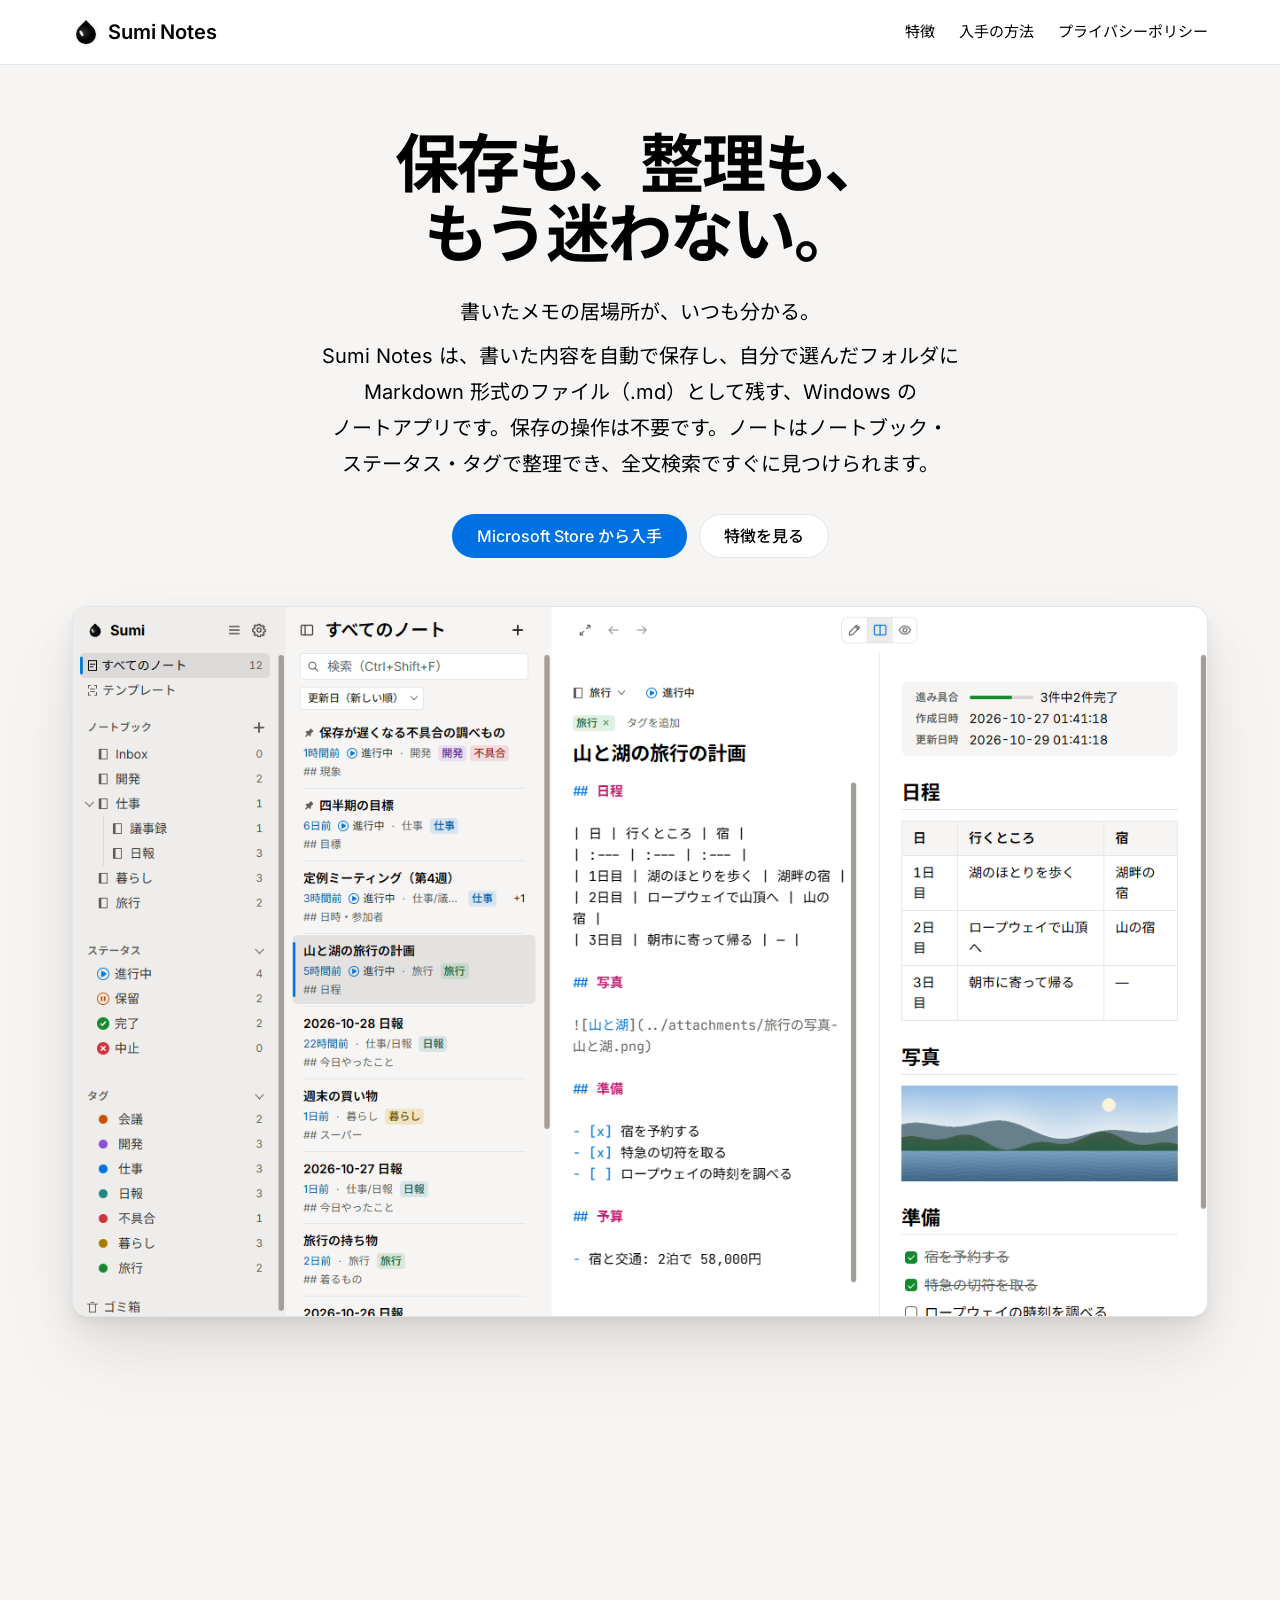
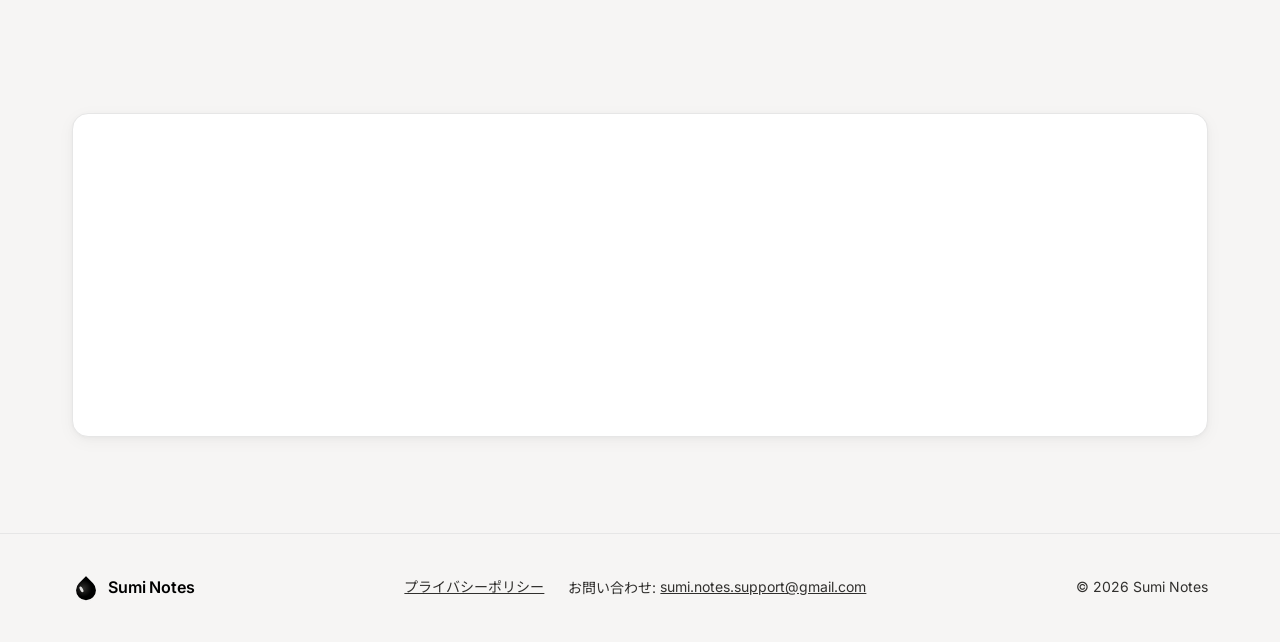
==== commit 8e63f7a4: "公式サイトの更新" ====
--- a/index.html
+++ b/index.html
@@ -146,10 +146,15 @@
                 ノートは、自分で選んだフォルダに Markdown
                 形式のファイル（.md）として保存されます。ほかのエディタでも開くことができ、そこで加えた変更も、そのまま画面に反映されます。
               </p>
-              <p class="feature-card__keys">
-                <kbd class="kbd">Ctrl</kbd><span class="kbd-plus">+</span><kbd class="kbd">N</kbd>
-                <span class="feature-card__key-label">新しいノート</span>
-              </p>
+              <img
+                class="feature-card__figure"
+                src="images/feature-files.png"
+                width="880"
+                height="640"
+                loading="lazy"
+                alt="ノートのフォルダの中を表した図。左に「Inbox」「使い方」のフォルダと、「日報」「議事録」「旅行の計画」などのノートが Markdown 形式のファイル（.md）として並び、右に開いた「旅行の計画」のファイルの先頭の、題名・ステータス・タグを書いた行と本文の数行が表示されています。"
+                data-testid="feature-files-image"
+              />
             </li>
             <li
               class="feature-card feature-card--wide"
@@ -266,14 +271,10 @@
           <h2 id="download-title" class="section__title" tabindex="-1" data-reveal="download-title">
             入手の方法
           </h2>
-          <p
-            class="download__notice"
-            data-reveal="download-notice"
-            data-store-pending
-            data-testid="store-pending"
-          >
-            Microsoft Store で公開の準備中です。公開後は、このページのボタンから Microsoft Store
-            のページへ移動できます。
+          <p class="download__text" data-reveal="download-text" data-testid="download-store">
+            Sumi Notes は、Microsoft Store から無料で入手できます。「Microsoft Store
+            から入手」のボタンを押すと、Microsoft Store の Sumi Notes のページが開きます。Microsoft
+            Store のアプリで「Sumi Notes」と検索しても見つかります。
           </p>
           <dl class="download__list" data-reveal="download-list">
             <div class="download__row">
--- a/css/tokens.css
+++ b/css/tokens.css
@@ -6,15 +6,23 @@
  * - ライト: docs/design-tokens.md の値
  * - ダーク: docs/design-references/dark-palette.md の「ライトとダークの対応」
  *   OS の配色（prefers-color-scheme）で切り替える。
+ *
+ * サイトだけの読み替え（2026-11-02 のユーザーの決定。Sprint 44。アプリの色と design-tokens.md は変えない）:
+ * - ボタンとリンクの青: design-tokens.md の primary（アプリと同じ青）から、Apple に近い明るい青 #0071e3 前後へ
+ * - ヒーローの藍の帯（design-tokens.md の secondary）をやめ、ヒーローの地をページのほかの部分と同じ地にする
+ * 青は designer がコントラスト比を測って決めた値（Sprint 44 designer の報告の「トークン外の判断」）:
+ *   ライト: ボタン #0071e3（白い文字 4.70:1）・押したとき #0062c4（5.93:1）・リンク #0066cc（canvas-soft 5.11:1・白 5.57:1）
+ *   ダーク: ボタン #0071e3（白い文字 4.70:1）・押したとき #0062c4・リンク #2997ff（#191817 5.88:1・#232220 5.27:1）
+ * 3つの青は同じ色相（約 210°）の明るさ違いで、2つ目のアクセント色ではない。
  */
 
 :root {
   color-scheme: light;
 
-  /* Palette (docs/design-tokens.md "colors") */
-  --color-primary: #0075de;
-  --color-primary-active: #005bab;
-  --color-secondary: #213183;
+  /* Palette (docs/design-tokens.md "colors"; the blues are the site's own, see the top) */
+  --color-primary: #0071e3; /* the button's fill (white label 4.7:1) */
+  --color-primary-active: #0062c4; /* the button while pressed / hovered */
+  --color-primary-text: #0066cc; /* links on the light grounds (5.1:1 on canvas-soft) */
   --color-on-primary: #ffffff;
   --color-canvas: #ffffff;
   --color-canvas-soft: #f6f5f4;
@@ -28,24 +36,24 @@
 
   /* Roles (site.css uses these) */
   /*
-   * The page sits on the warm canvas-soft (design-tokens Do / Don't). primary (#0075de)
-   * is 4.19:1 on canvas-soft, so text links on the page use primary-active (#005bab, 6.2:1);
-   * the primary button keeps primary (its white label is 4.6:1 on it).
+   * The page sits on the warm canvas-soft (design-tokens Do / Don't). primary (#0071e3)
+   * is about 4.3:1 on canvas-soft, so text links on the page use primary-text (#0066cc);
+   * the primary button keeps primary (its white label is about 4.7:1 on it).
    */
   --color-bg-page: var(--color-canvas-soft);
+  --color-bg-hero: var(--color-bg-page); /* no band: the hero is on the page's own ground */
   --color-bg-header: var(--color-canvas);
   --color-bg-card: var(--color-surface);
   --color-bg-well: var(--color-canvas-soft);
   --color-bg-footer: var(--color-canvas-soft);
-  --color-bg-notice: rgba(0, 117, 222, 0.1);
   --color-bg-kbd: var(--color-canvas-soft);
   --color-text: var(--color-ink);
   --color-text-secondary: var(--color-ink-secondary);
   --color-text-muted: var(--color-ink-muted);
-  --color-link: var(--color-primary-active);
+  --color-link: var(--color-primary-text);
   --color-footer-link: var(--color-ink-secondary);
   --color-border: var(--color-hairline);
-  --color-focus-ring: var(--color-primary);
+  --color-focus-ring: var(--color-primary-text);
   --color-button-primary-bg: var(--color-primary);
   --color-button-primary-bg-active: var(--color-primary-active);
   --color-button-primary-text: var(--color-on-primary);
@@ -54,14 +62,14 @@
   --color-button-secondary-text: var(--color-ink);
   --color-button-secondary-border: var(--color-hairline);
 
-  /* The hero "night" band (design-tokens hero-band: secondary + on-primary; the one dark island) */
-  --color-hero-band: var(--color-secondary);
-  --color-hero-band-text: #ffffff;
-  --color-hero-focus-ring: #ffffff;
-  --color-hero-button-secondary-bg: var(--color-surface);
-  --color-hero-button-secondary-bg-hover: var(--color-canvas-soft);
-  --color-hero-button-secondary-text: var(--color-ink);
-  --color-hero-button-secondary-border: transparent;
+  /* The hero (no band since Sprint 44): dark text on the page's ground; the picture's edge */
+  --color-hero-text: var(--color-text);
+  /*
+   * The picture's edge on the light ground: hairline (#e6e6e6) melts into canvas-soft, and the
+   * app's own sidebar is canvas-soft too, so the edge is ink at 10% (= hairline's black-at-10%
+   * blend, laid over the ground instead of white). The layered shadow below does the rest.
+   */
+  --color-hero-shot-border: rgba(0, 0, 0, 0.1);
 
   /* The brand mark (T1 "墨流しの雫"; the same in both palettes, like the app icon) */
   --color-brand-drop-ink: #000000;
@@ -69,13 +77,13 @@
   --color-brand-drop-light: #f6f5f4;
 
   /*
-   * The hero picture's light band (the reflection of the night band above it). Normal
-   * blending: the indigo edges show on the picture's white parts (screen could not), the
-   * white core shows on its grey parts. Times --hero-glare-max (0.4), the densest point is
-   * 0.12 of each colour: white drops about 21% in luminance and the app's text keeps >= 3.8:1.
+   * The hero picture's light band. Normal blending: the dark edges show on the picture's
+   * white parts (screen could not), the white core shows on its grey parts. The edge was the
+   * indigo of the night band until Sprint 43; with the band gone it is a neutral ink
+   * (designer's value, measured with scripts/design-check/sprint44/glare.mjs).
    */
   --color-hero-glare: rgba(255, 255, 255, 0.3);
-  --color-hero-glare-tint: rgba(33, 49, 131, 0.3);
+  --color-hero-glare-tint: rgba(0, 0, 0, 0.25); /* neutral ink; see Sprint 44 designer's report */
 
   /* Typography (docs/design-tokens.md "typography") */
   --font-sans: 'Inter', 'Noto Sans JP', sans-serif;
@@ -145,6 +153,14 @@
   --shadow-level-2:
     rgba(0, 0, 0, 0.01) 0 1px 3px, rgba(0, 0, 0, 0.02) 0 3px 7px, rgba(0, 0, 0, 0.02) 0 7px 15px,
     rgba(0, 0, 0, 0.04) 0 14px 28px, rgba(0, 0, 0, 0.05) 0 23px 52px;
+  /*
+   * The hero picture on the light ground (no band to sit across any more): the Level 2 idea,
+   * many near-transparent layers, carried a little further so the picture lifts off the page
+   * like a product shot. No layer is above 6% (never a hard cast).
+   */
+  --shadow-hero-shot:
+    rgba(0, 0, 0, 0.02) 0 1px 3px, rgba(0, 0, 0, 0.03) 0 4px 10px, rgba(0, 0, 0, 0.04) 0 12px 24px,
+    rgba(0, 0, 0, 0.05) 0 24px 48px, rgba(0, 0, 0, 0.06) 0 40px 88px;
   /* The hero picture while hovered: one more near-transparent layer under Level 2 */
   --shadow-hero-hover: rgba(0, 0, 0, 0.06) 0 32px 72px;
 
@@ -156,18 +172,6 @@
   --layout-header-height: 64px;
   --brand-mark-size: 28px;
   --kbd-size-large: 20px; /* the shortcut keys of the text-only feature cards (title size) */
-  /*
-   * The part of the hero below the night band: the padding, the facts line and a little
-   * over half of the picture (the picture is 16:10, so its height is 0.625 x its width).
-   */
-  --hero-picture-width: min(
-    100vw - 2 * var(--layout-gutter),
-    var(--layout-max-width) - 2 * var(--layout-gutter)
-  );
-  --hero-band-tail: calc(
-    var(--space-section-narrow) + var(--space-xxl) + var(--space-lg) + 0.34 *
-      var(--hero-picture-width)
-  );
   --focus-ring-width: 2px;
   --focus-ring-offset: 2px;
   --touch-target-min: 44px;
@@ -197,10 +201,11 @@
   :root {
     color-scheme: dark;
 
-    /* docs/design-references/dark-palette.md */
-    --color-primary: #62aef0;
-    --color-primary-active: #62aef0;
-    --color-on-primary: #191817;
+    /* docs/design-references/dark-palette.md; the blues are the site's own (see the top) */
+    --color-primary: #0071e3; /* the button keeps the blue fill with a white label (4.7:1) */
+    --color-primary-active: #0062c4;
+    --color-primary-text: #2997ff; /* links on the dark grounds (5.88:1 on #191817, 5.27:1 on #232220) */
+    --color-on-primary: #ffffff;
     --color-canvas: #191817;
     --color-canvas-soft: #232220;
     --color-surface: #232220;
@@ -215,19 +220,15 @@
     --color-bg-card: var(--color-surface);
     --color-bg-well: var(--color-canvas);
     --color-bg-footer: var(--color-canvas);
-    --color-bg-notice: rgba(98, 174, 240, 0.16);
     --color-bg-kbd: var(--color-canvas);
-    --color-link: var(--color-primary);
+    --color-link: var(--color-primary-text);
     --color-button-secondary-bg: transparent;
     --color-button-secondary-bg-hover: var(--color-canvas-soft); /* #232220 */
     --color-button-secondary-text: #ffffff;
     --color-button-secondary-border: #ffffff;
 
-    /* The night band keeps its indigo; its second button is the dark palette's (transparent, white) */
-    --color-hero-button-secondary-bg: transparent;
-    --color-hero-button-secondary-bg-hover: var(--color-canvas-soft); /* #232220 */
-    --color-hero-button-secondary-text: #ffffff;
-    --color-hero-button-secondary-border: #ffffff;
+    /* The hero stays on the dark ground, without a band; the light picture shows its own edge */
+    --color-hero-shot-border: var(--color-hairline);
   }
 }
 
--- a/css/site.css
+++ b/css/site.css
@@ -3,7 +3,7 @@
  * 値はすべて tokens.css の変数を使う（1px の罫線など構造上の値を除く）。
  * ホバーで動くのはメインの画像（.hero-shot）だけ。ボタン・カード・ほかの画像は、ホバーで色や下線が変わるだけ。
  * トップのページの data-reveal の要素は、表示のときに下から少し上がりながら現れる（Sprint 41。
- * js/main.js（読み込まれてすぐの準備）が <html> に .reveal-ready を付けたときだけ。下の「表示のときのフェードイン」）。
+ * js/main.js（読み込まれてすぐの前処理）が <html> に .reveal-ready を付けたときだけ。下の「表示のときのフェードイン」）。
  */
 
 *,
@@ -191,16 +191,11 @@
   background: var(--color-button-secondary-bg-hover);
 }
 
-/* --- ヒーロー（ページで1か所だけの藍の帯。画像の上半分までを帯に載せる） ------------------- */
+/* --- ヒーロー（ページのほかの部分と同じ地。帯は置かず、メインの画像は縁と影で地から分ける） ------ */
 
 .hero {
   padding: var(--space-section-narrow) 0;
-  /* 2色の境目だけの塗り分け（ぼかしの無い色の切り替え）。帯は画像の途中で終わる */
-  background: linear-gradient(
-    to bottom,
-    var(--color-hero-band) calc(100% - var(--hero-band-tail)),
-    var(--color-bg-page) 0
-  );
+  background: var(--color-bg-hero);
 }
 
 .hero__inner {
@@ -219,12 +214,8 @@
   align-items: center;
   gap: var(--space-lg);
   max-width: var(--layout-prose-width);
-  color: var(--color-hero-band-text);
+  color: var(--color-hero-text);
   text-align: center;
-}
-
-.hero__text :focus-visible {
-  outline-color: var(--color-hero-focus-ring);
 }
 
 .hero__title {
@@ -260,18 +251,6 @@
   margin-top: var(--space-xs);
 }
 
-.hero__actions .button--secondary {
-  background: var(--color-hero-button-secondary-bg);
-  color: var(--color-hero-button-secondary-text);
-  border-color: var(--color-hero-button-secondary-border);
-  box-shadow: var(--shadow-level-1);
-}
-
-.hero__actions .button--secondary:hover,
-.hero__actions .button--secondary:active {
-  background: var(--color-hero-button-secondary-bg-hover);
-}
-
 .hero__figure {
   width: 100%;
   margin-top: var(--space-md);
@@ -281,10 +260,10 @@
 .hero-shot {
   position: relative;
   overflow: hidden;
-  border: 1px solid var(--color-border);
+  border: 1px solid var(--color-hero-shot-border);
   border-radius: var(--radius-xl);
   background: var(--color-bg-card);
-  box-shadow: var(--shadow-level-2);
+  box-shadow: var(--shadow-hero-shot);
   transform: none;
 }
 
@@ -296,7 +275,7 @@
 
 /* ホバー中は影を一段深く（同じ Level 2 の最後の段を強める） */
 .hero-shot.is-hovered {
-  box-shadow: var(--shadow-level-2), var(--shadow-hero-hover);
+  box-shadow: var(--shadow-hero-shot), var(--shadow-hero-hover);
 }
 
 /* 斜めの光の帯（傾きに合わせて位置と濃さが変わる） */
@@ -462,7 +441,14 @@
   box-shadow: var(--shadow-level-1);
 }
 
-/* 文字だけのカード（feature-card: surface・rounded.lg・padding 24px・罫線） */
+/* 文字だけのカードに置く図（最初のカードの、フォルダに .md のファイルが並ぶ様子の図） */
+.feature-card__figure {
+  width: 100%;
+  border: 1px solid var(--color-border);
+  border-radius: var(--radius-md);
+}
+
+/* 文字だけのカード（feature-card: surface・rounded.lg・padding 24px・罫線）。下の段はキーのくぼみか図 */
 .feature-card--keys {
   order: 1;
   /* 説明の行が余りの高さを受け持ち、キーのくぼみを下端にそろえる（margin: auto を使わない） */
@@ -557,13 +543,10 @@
   grid-column: 1;
 }
 
-.download__notice {
+.download__text {
   grid-column: 1;
   margin: 0;
-  padding: var(--space-md) var(--space-lg);
-  border-radius: var(--radius-lg);
-  background: var(--color-bg-notice);
-  color: var(--color-text);
+  color: var(--color-text-secondary);
   line-height: var(--line-height-prose);
 }
 
@@ -733,10 +716,6 @@
   border-bottom: 1px solid var(--color-border);
   color: var(--color-text-muted);
   font-size: var(--font-size-caption);
-}
-
-.prose__pending {
-  font-weight: var(--font-weight-semibold);
 }
 
 .prose h2 {
@@ -817,7 +796,7 @@
     grid-template-rows: none;
   }
 
-  .download__notice {
+  .download__text {
     margin-bottom: var(--space-lg);
   }
 
@@ -873,6 +852,26 @@
 
   .features__grid {
     grid-template-columns: minmax(0, 1fr);
+  }
+
+  /*
+   * The first card's figure runs to the card's sides and bottom on phones (325px instead of
+   * 279px wide at 375px), so the file names in it stay readable. The card drops its side and
+   * bottom padding and the title and text keep theirs, so the figure stays inside the card's
+   * box; the card's border and rounded corners frame it, the figure keeps only the rule above.
+   */
+  .feature-card--keys:has(> .feature-card__figure) {
+    padding: var(--space-lg) 0 0;
+    overflow: hidden;
+  }
+
+  .feature-card--keys:has(> .feature-card__figure) > :not(.feature-card__figure) {
+    margin-inline: var(--space-lg);
+  }
+
+  .feature-card__figure {
+    border-width: 1px 0 0;
+    border-radius: 0;
   }
 
   .feature-card__title {
@@ -938,7 +937,7 @@
 /* --- 表示のときのフェードイン（トップのページだけ） ----------------------------------------- */
 
 /*
- * 隠すのは、画面の表示で、動きを減らす設定が無く、js/main.js の準備が .reveal-ready を付けたときだけ。
+ * 隠すのは、画面の表示で、動きを減らす設定が無く、js/main.js の前処理が .reveal-ready を付けたときだけ。
  * 印刷・JavaScript なし・IntersectionObserver なし・reduced-motion では、最初からすべて見えている。
  * 変えるのは opacity と transform（縦の移動）だけ（レイアウトはずれない）。
  * メインの画像は、傾く .hero-shot ではなく、包む .hero__figure を動かす（傾きの transform とぶつけない）。
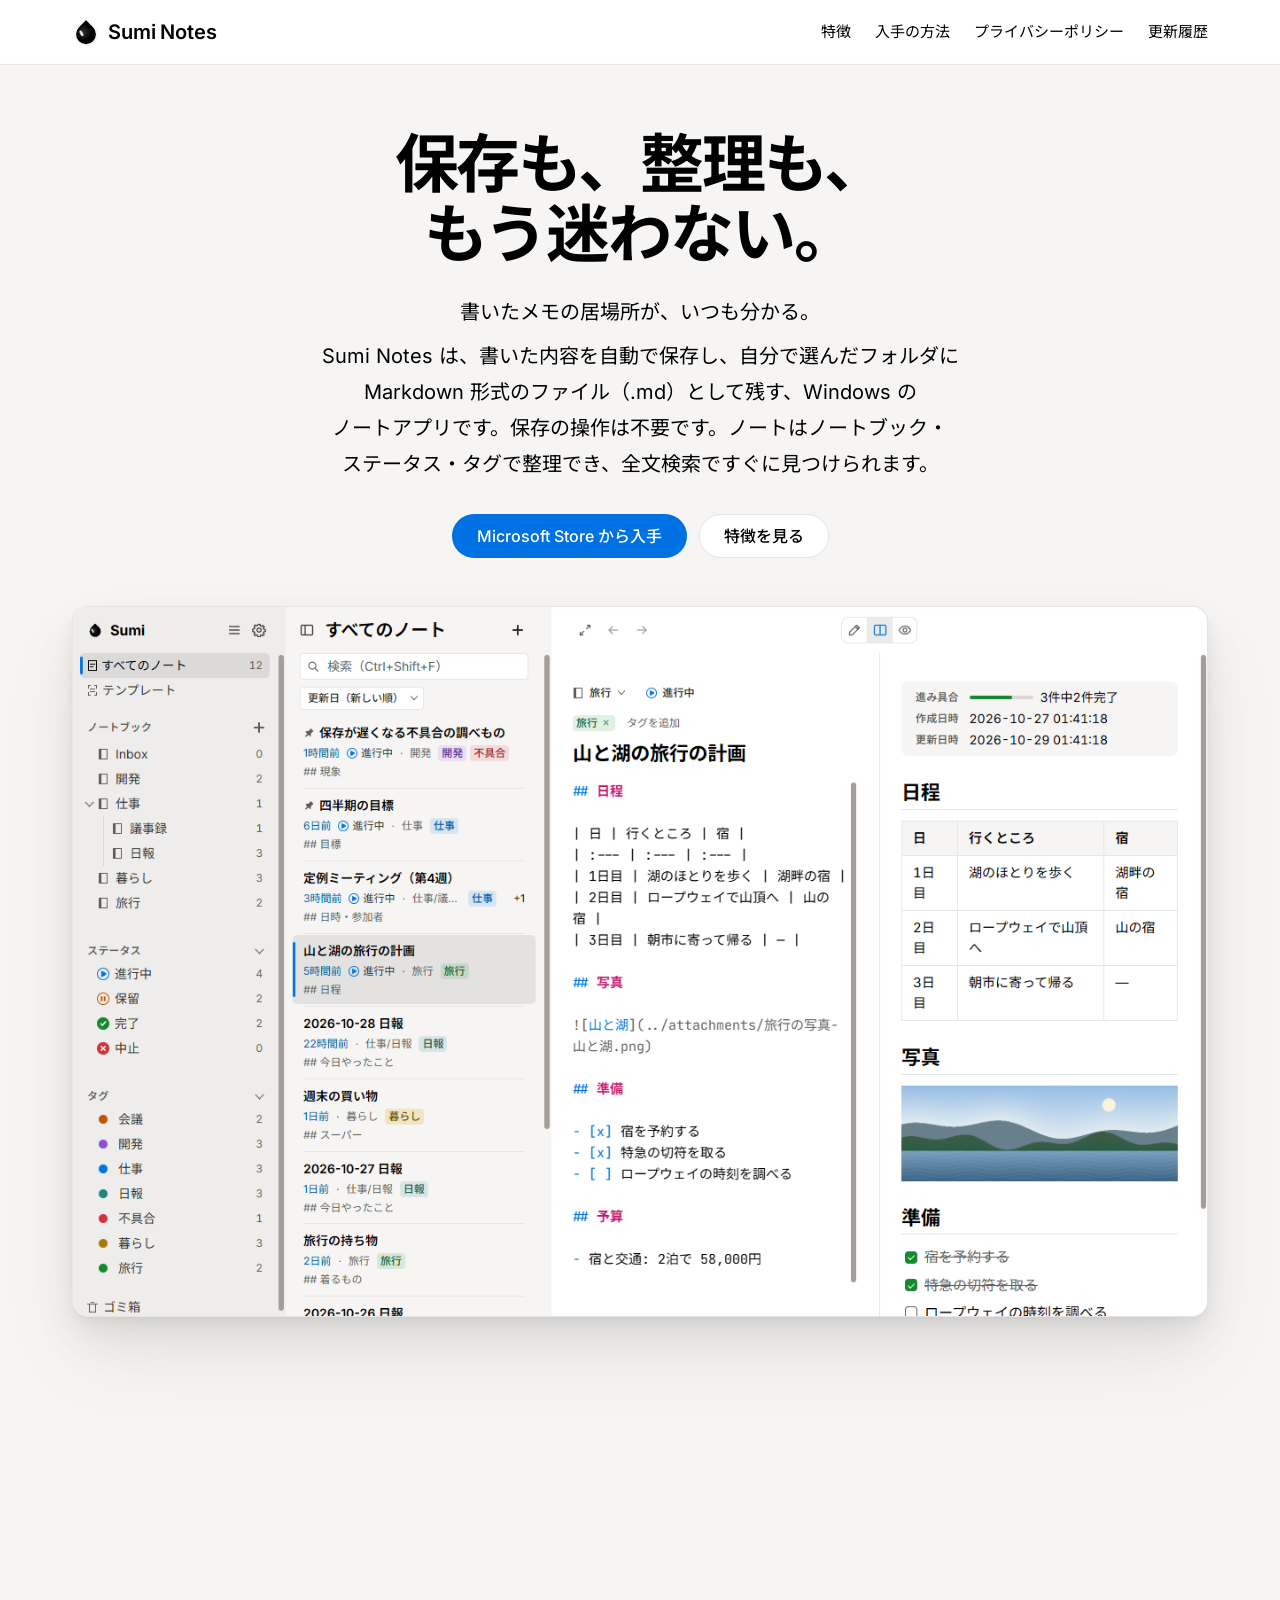
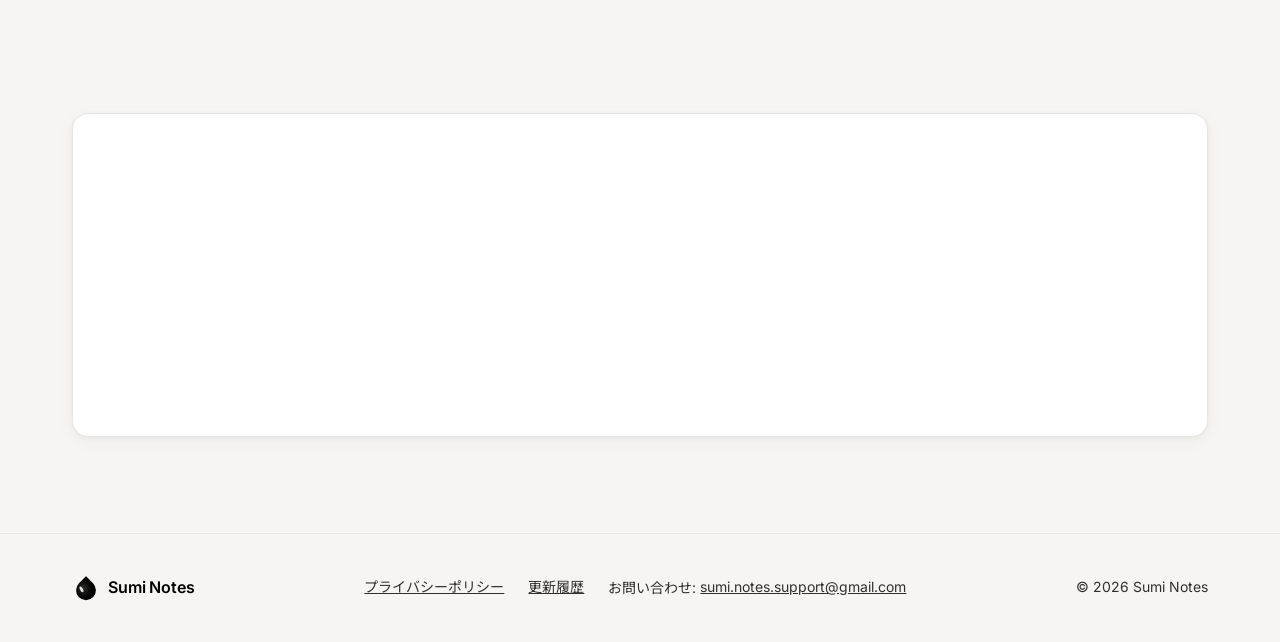
==== commit 31a2b42b: "公式サイトの更新（更新履歴のページを追加・1.0.3）" ====
--- a/index.html
+++ b/index.html
@@ -68,6 +68,11 @@
                 >プライバシーポリシー</a
               >
             </li>
+            <li>
+              <a class="site-nav__link" href="changelog.html" data-testid="nav-changelog"
+                >更新履歴</a
+              >
+            </li>
           </ul>
         </nav>
       </div>
@@ -366,6 +371,11 @@
             >
           </li>
           <li>
+            <a class="site-footer__link" href="changelog.html" data-testid="footer-changelog"
+              >更新履歴</a
+            >
+          </li>
+          <li>
             お問い合わせ:
             <a
               class="site-footer__link"
--- a/css/fonts.css
+++ b/css/fonts.css
@@ -82,6 +82,15 @@
   font-style: normal;
   font-display: swap;
   font-weight: 400;
+  src: url('../fonts/noto-sans-jp-88-400-normal.woff2') format('woff2');
+  unicode-range: U+25bd,U+4e59,U+4ec1,U+4ff3,U+515a,U+518a,U+525b,U+5375,U+552f,U+57a3,U+5b9c,U+5c3d,U+5e3d,U+5e7b,U+5f0a,U+6094,U+6458,U+654f,U+67f3,U+6b8a,U+6bd2,U+6c37,U+6ce1,U+6e56,U+6e7f,U+6ed1,U+6ede,U+6f0f,U+70ad,U+7267,U+7363,U+786c,U+7a42,U+7db2,U+7f85,U+8178,U+829d,U+8896,U+8c5a,U+8cb0,U+8ce2,U+8ed2,U+9047,U+9177,U+970a,U+9ea6,U+ff1b,U+ff31,U+ff39,U+ff80;
+}
+
+@font-face {
+  font-family: 'Noto Sans JP';
+  font-style: normal;
+  font-display: swap;
+  font-weight: 400;
   src: url('../fonts/noto-sans-jp-89-400-normal.woff2') format('woff2');
   unicode-range: U+a5,U+4e80,U+4f34,U+4f73,U+4f75,U+511f,U+5192,U+52aa,U+53c8,U+570f,U+57cb,U+596e,U+5d8b,U+5f66,U+5fd9,U+62db,U+62f6,U+6328,U+633f,U+63a7,U+6469,U+6bbf,U+6c41,U+6c57,U+6d44,U+6dbc,U+706f,U+72c2,U+72ed,U+7551,U+75f4,U+7949,U+7e26,U+7fd4,U+8150,U+8af8,U+8b0e,U+8b72,U+8ca7,U+934b,U+9a0e,U+9a12,U+9b42,U+ff41,U+ff43,U+ff45,U+ff49,U+ff4f,U+ff62-ff63;
 }
@@ -361,6 +370,15 @@
   font-style: normal;
   font-display: swap;
   font-weight: 500;
+  src: url('../fonts/noto-sans-jp-88-500-normal.woff2') format('woff2');
+  unicode-range: U+25bd,U+4e59,U+4ec1,U+4ff3,U+515a,U+518a,U+525b,U+5375,U+552f,U+57a3,U+5b9c,U+5c3d,U+5e3d,U+5e7b,U+5f0a,U+6094,U+6458,U+654f,U+67f3,U+6b8a,U+6bd2,U+6c37,U+6ce1,U+6e56,U+6e7f,U+6ed1,U+6ede,U+6f0f,U+70ad,U+7267,U+7363,U+786c,U+7a42,U+7db2,U+7f85,U+8178,U+829d,U+8896,U+8c5a,U+8cb0,U+8ce2,U+8ed2,U+9047,U+9177,U+970a,U+9ea6,U+ff1b,U+ff31,U+ff39,U+ff80;
+}
+
+@font-face {
+  font-family: 'Noto Sans JP';
+  font-style: normal;
+  font-display: swap;
+  font-weight: 500;
   src: url('../fonts/noto-sans-jp-89-500-normal.woff2') format('woff2');
   unicode-range: U+a5,U+4e80,U+4f34,U+4f73,U+4f75,U+511f,U+5192,U+52aa,U+53c8,U+570f,U+57cb,U+596e,U+5d8b,U+5f66,U+5fd9,U+62db,U+62f6,U+6328,U+633f,U+63a7,U+6469,U+6bbf,U+6c41,U+6c57,U+6d44,U+6dbc,U+706f,U+72c2,U+72ed,U+7551,U+75f4,U+7949,U+7e26,U+7fd4,U+8150,U+8af8,U+8b0e,U+8b72,U+8ca7,U+934b,U+9a0e,U+9a12,U+9b42,U+ff41,U+ff43,U+ff45,U+ff49,U+ff4f,U+ff62-ff63;
 }
@@ -640,6 +658,15 @@
   font-style: normal;
   font-display: swap;
   font-weight: 600;
+  src: url('../fonts/noto-sans-jp-88-600-normal.woff2') format('woff2');
+  unicode-range: U+25bd,U+4e59,U+4ec1,U+4ff3,U+515a,U+518a,U+525b,U+5375,U+552f,U+57a3,U+5b9c,U+5c3d,U+5e3d,U+5e7b,U+5f0a,U+6094,U+6458,U+654f,U+67f3,U+6b8a,U+6bd2,U+6c37,U+6ce1,U+6e56,U+6e7f,U+6ed1,U+6ede,U+6f0f,U+70ad,U+7267,U+7363,U+786c,U+7a42,U+7db2,U+7f85,U+8178,U+829d,U+8896,U+8c5a,U+8cb0,U+8ce2,U+8ed2,U+9047,U+9177,U+970a,U+9ea6,U+ff1b,U+ff31,U+ff39,U+ff80;
+}
+
+@font-face {
+  font-family: 'Noto Sans JP';
+  font-style: normal;
+  font-display: swap;
+  font-weight: 600;
   src: url('../fonts/noto-sans-jp-89-600-normal.woff2') format('woff2');
   unicode-range: U+a5,U+4e80,U+4f34,U+4f73,U+4f75,U+511f,U+5192,U+52aa,U+53c8,U+570f,U+57cb,U+596e,U+5d8b,U+5f66,U+5fd9,U+62db,U+62f6,U+6328,U+633f,U+63a7,U+6469,U+6bbf,U+6c41,U+6c57,U+6d44,U+6dbc,U+706f,U+72c2,U+72ed,U+7551,U+75f4,U+7949,U+7e26,U+7fd4,U+8150,U+8af8,U+8b0e,U+8b72,U+8ca7,U+934b,U+9a0e,U+9a12,U+9b42,U+ff41,U+ff43,U+ff45,U+ff49,U+ff4f,U+ff62-ff63;
 }
@@ -919,6 +946,15 @@
   font-style: normal;
   font-display: swap;
   font-weight: 700;
+  src: url('../fonts/noto-sans-jp-88-700-normal.woff2') format('woff2');
+  unicode-range: U+25bd,U+4e59,U+4ec1,U+4ff3,U+515a,U+518a,U+525b,U+5375,U+552f,U+57a3,U+5b9c,U+5c3d,U+5e3d,U+5e7b,U+5f0a,U+6094,U+6458,U+654f,U+67f3,U+6b8a,U+6bd2,U+6c37,U+6ce1,U+6e56,U+6e7f,U+6ed1,U+6ede,U+6f0f,U+70ad,U+7267,U+7363,U+786c,U+7a42,U+7db2,U+7f85,U+8178,U+829d,U+8896,U+8c5a,U+8cb0,U+8ce2,U+8ed2,U+9047,U+9177,U+970a,U+9ea6,U+ff1b,U+ff31,U+ff39,U+ff80;
+}
+
+@font-face {
+  font-family: 'Noto Sans JP';
+  font-style: normal;
+  font-display: swap;
+  font-weight: 700;
   src: url('../fonts/noto-sans-jp-89-700-normal.woff2') format('woff2');
   unicode-range: U+a5,U+4e80,U+4f34,U+4f73,U+4f75,U+511f,U+5192,U+52aa,U+53c8,U+570f,U+57cb,U+596e,U+5d8b,U+5f66,U+5fd9,U+62db,U+62f6,U+6328,U+633f,U+63a7,U+6469,U+6bbf,U+6c41,U+6c57,U+6d44,U+6dbc,U+706f,U+72c2,U+72ed,U+7551,U+75f4,U+7949,U+7e26,U+7fd4,U+8150,U+8af8,U+8b0e,U+8b72,U+8ca7,U+934b,U+9a0e,U+9a12,U+9b42,U+ff41,U+ff43,U+ff45,U+ff49,U+ff4f,U+ff62-ff63;
 }
--- a/css/tokens.css
+++ b/css/tokens.css
@@ -167,6 +167,7 @@
   /* Layout */
   --layout-max-width: 1200px;
   --layout-prose-width: 760px;
+  --layout-changelog-aside: 160px; /* the changelog's number-and-date column (designer, Sprint 48) */
   --layout-gutter: var(--space-xxl); /* 32px */
   --layout-gutter-narrow: var(--space-lg); /* 24px */
   --layout-header-height: 64px;
--- a/css/site.css
+++ b/css/site.css
@@ -757,6 +757,98 @@
   font-size: var(--font-size-caption);
 }
 
+/* --- 更新履歴（changelog.html。プライバシーポリシーと同じ .prose の作り） ---------------------- */
+
+/*
+ * The page keeps the privacy page's column, title and rules. What it adds:
+ * - the lead in secondary ink, then the list of versions as small utility buttons
+ *   (button-utility: surface, hairline, 8px corners, button type), closed by a hairline
+ *   like the privacy page's date line;
+ * - each version as one row between hairlines: the number and the date in a narrow column
+ *   on the left, the changes on the right, so the numbers line up down the page and the
+ *   eye can run down them. Phones stack the three.
+ */
+
+.prose .changelog__lead {
+  margin-bottom: var(--space-lg);
+  color: var(--color-text-secondary);
+}
+
+.changelog__index {
+  padding-bottom: var(--space-xxl);
+  border-bottom: 1px solid var(--color-border);
+}
+
+.prose .changelog__index-list {
+  display: flex;
+  flex-wrap: wrap;
+  gap: var(--space-xs);
+  margin: 0;
+  padding: 0;
+  list-style: none;
+}
+
+.prose .changelog__index-list li + li {
+  margin-top: 0;
+}
+
+.prose .changelog__index-link {
+  display: inline-flex;
+  align-items: center;
+  justify-content: center;
+  min-width: var(--touch-target-min);
+  min-height: var(--touch-target-min);
+  padding: 0 var(--space-md);
+  border: 1px solid var(--color-border);
+  border-radius: var(--radius-md);
+  background: var(--color-bg-card);
+  color: var(--color-text);
+  font-size: var(--font-size-button);
+  font-weight: var(--font-weight-medium);
+  line-height: var(--line-height-body-md);
+  font-variant-numeric: tabular-nums;
+  text-decoration: none;
+}
+
+.prose .changelog__index-link:hover {
+  border-color: var(--color-text-muted);
+  text-decoration: none;
+}
+
+.changelog__release {
+  display: grid;
+  grid-template-columns: var(--layout-changelog-aside) minmax(0, 1fr);
+  grid-template-rows: auto 1fr;
+  column-gap: var(--space-lg);
+  padding: var(--space-xxl) 0;
+}
+
+.changelog__release + .changelog__release {
+  border-top: 1px solid var(--color-border);
+}
+
+.prose .changelog__version {
+  grid-column: 1;
+  grid-row: 1;
+  margin: 0;
+  font-variant-numeric: tabular-nums;
+}
+
+.prose .changelog__date {
+  grid-column: 1;
+  grid-row: 2;
+  margin: var(--space-xxs) 0 0;
+  color: var(--color-text-muted);
+  font-size: var(--font-size-caption);
+  line-height: var(--line-height-caption);
+}
+
+.prose .changelog__changes {
+  grid-column: 2;
+  grid-row: 1 / span 2;
+  margin: 0;
+}
+
 /* --- 幅ごとの並び（design-tokens の Desktop / Tablet / Mobile） ------------------------------ */
 
 @media (max-width: 1079px) {
@@ -807,8 +899,24 @@
 }
 
 @media (max-width: 600px) {
+  /*
+   * Phones: the four links take their own full-width row under the name, in caption size
+   * (14px), spread from gutter to gutter. At 375px they need 294px of the 327px, so they stay
+   * on one line (at 15px with the 16px gap the fourth link fell to a third row of its own).
+   * Narrower than about 330px they wrap again.
+   */
+  .site-nav {
+    flex-basis: 100%;
+  }
+
   .site-nav__list {
-    gap: 0 var(--space-md);
+    justify-content: space-between;
+    gap: 0 var(--space-xs);
+  }
+
+  .site-nav__link {
+    font-size: var(--font-size-caption);
+    line-height: var(--line-height-caption);
   }
 
   .hero {
@@ -898,6 +1006,15 @@
 
   .prose h2 {
     margin-top: var(--space-xxl);
+  }
+
+  .changelog__release {
+    display: block;
+    padding: var(--space-lg) 0;
+  }
+
+  .prose .changelog__changes {
+    margin-top: var(--space-sm);
   }
 }
 
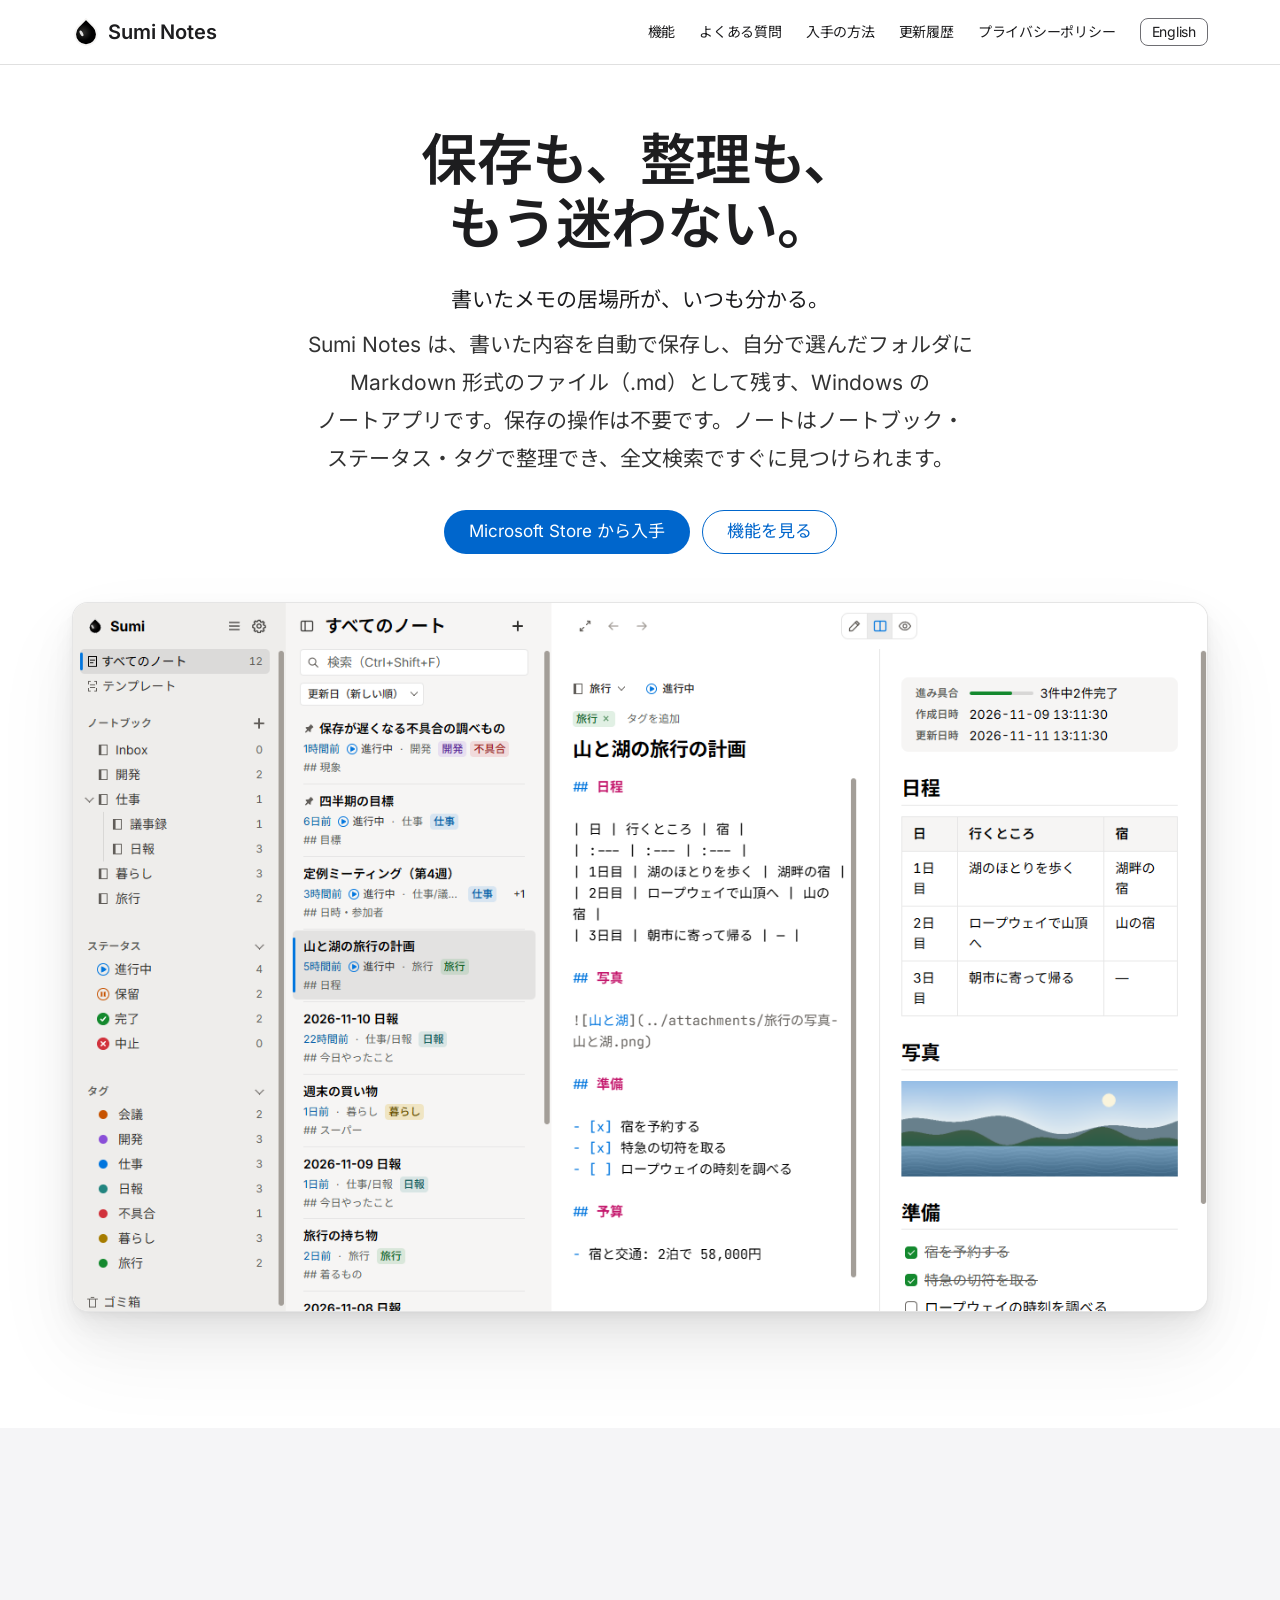
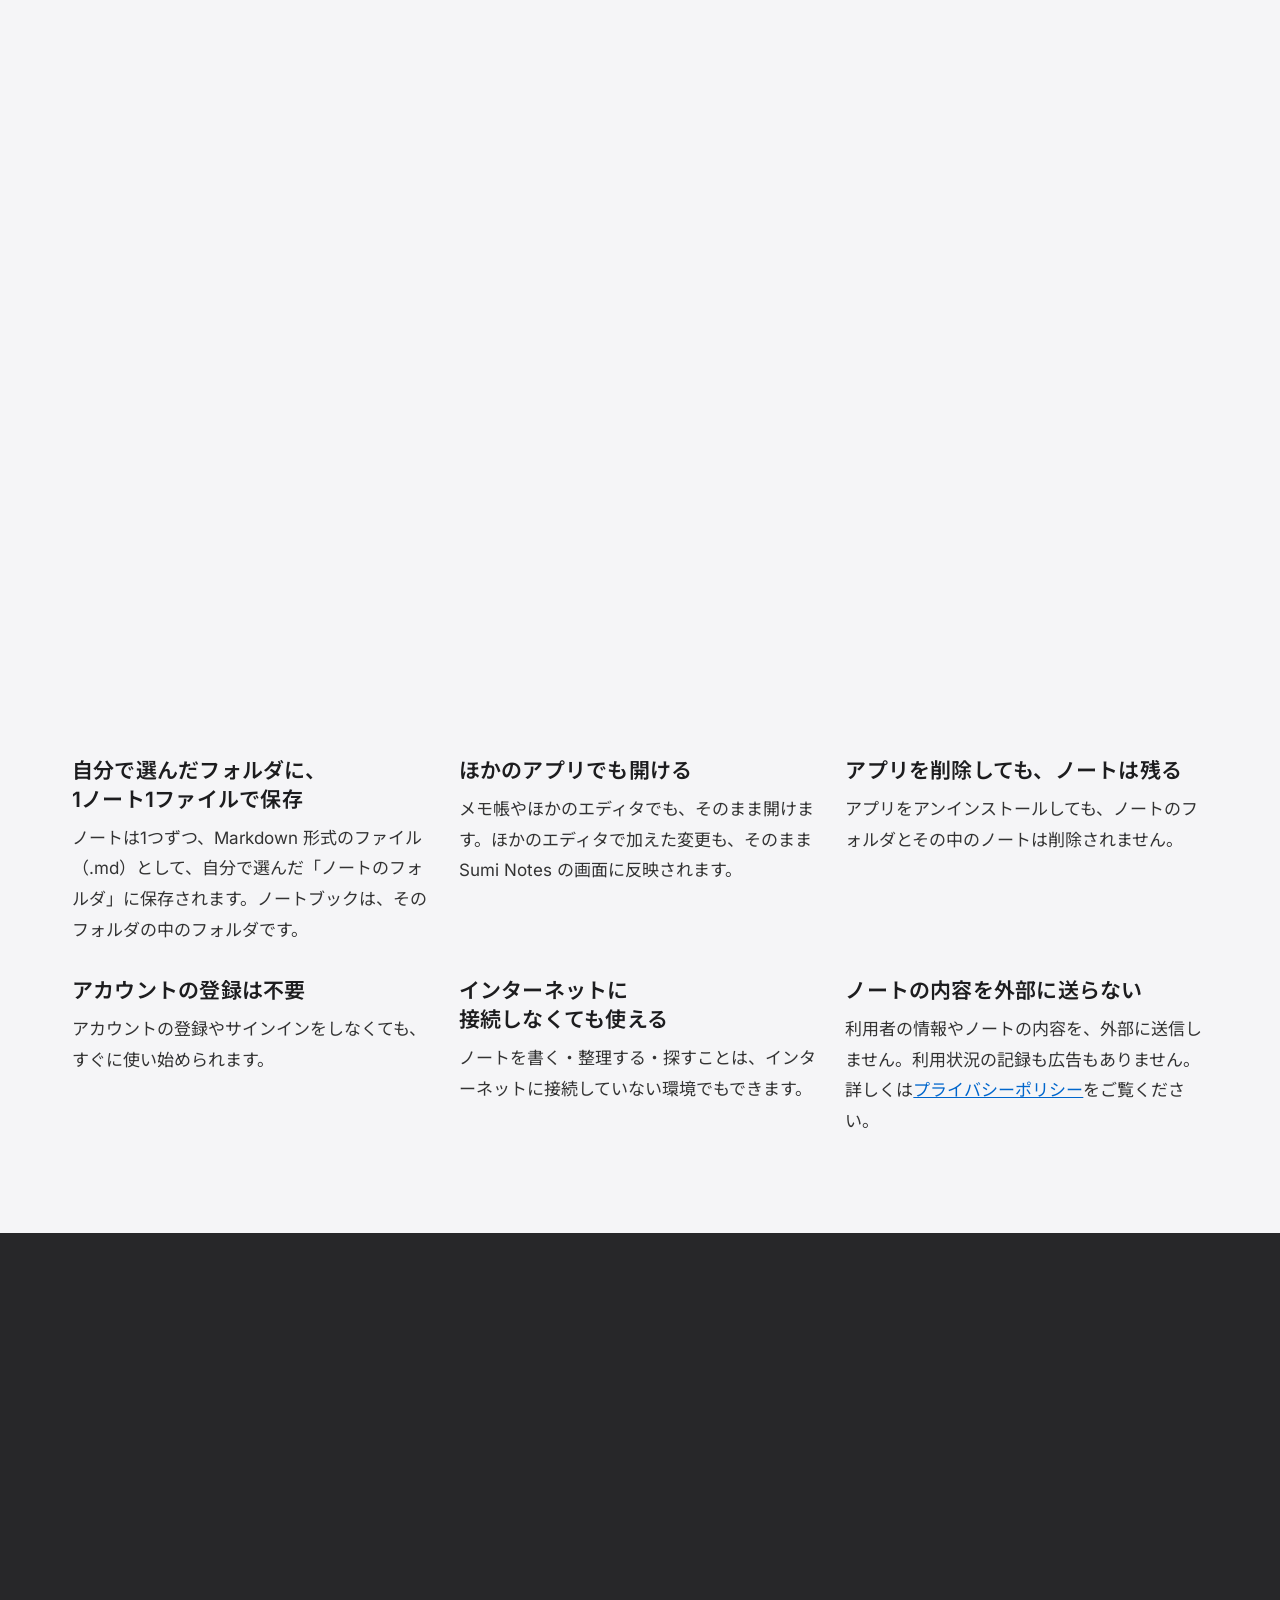
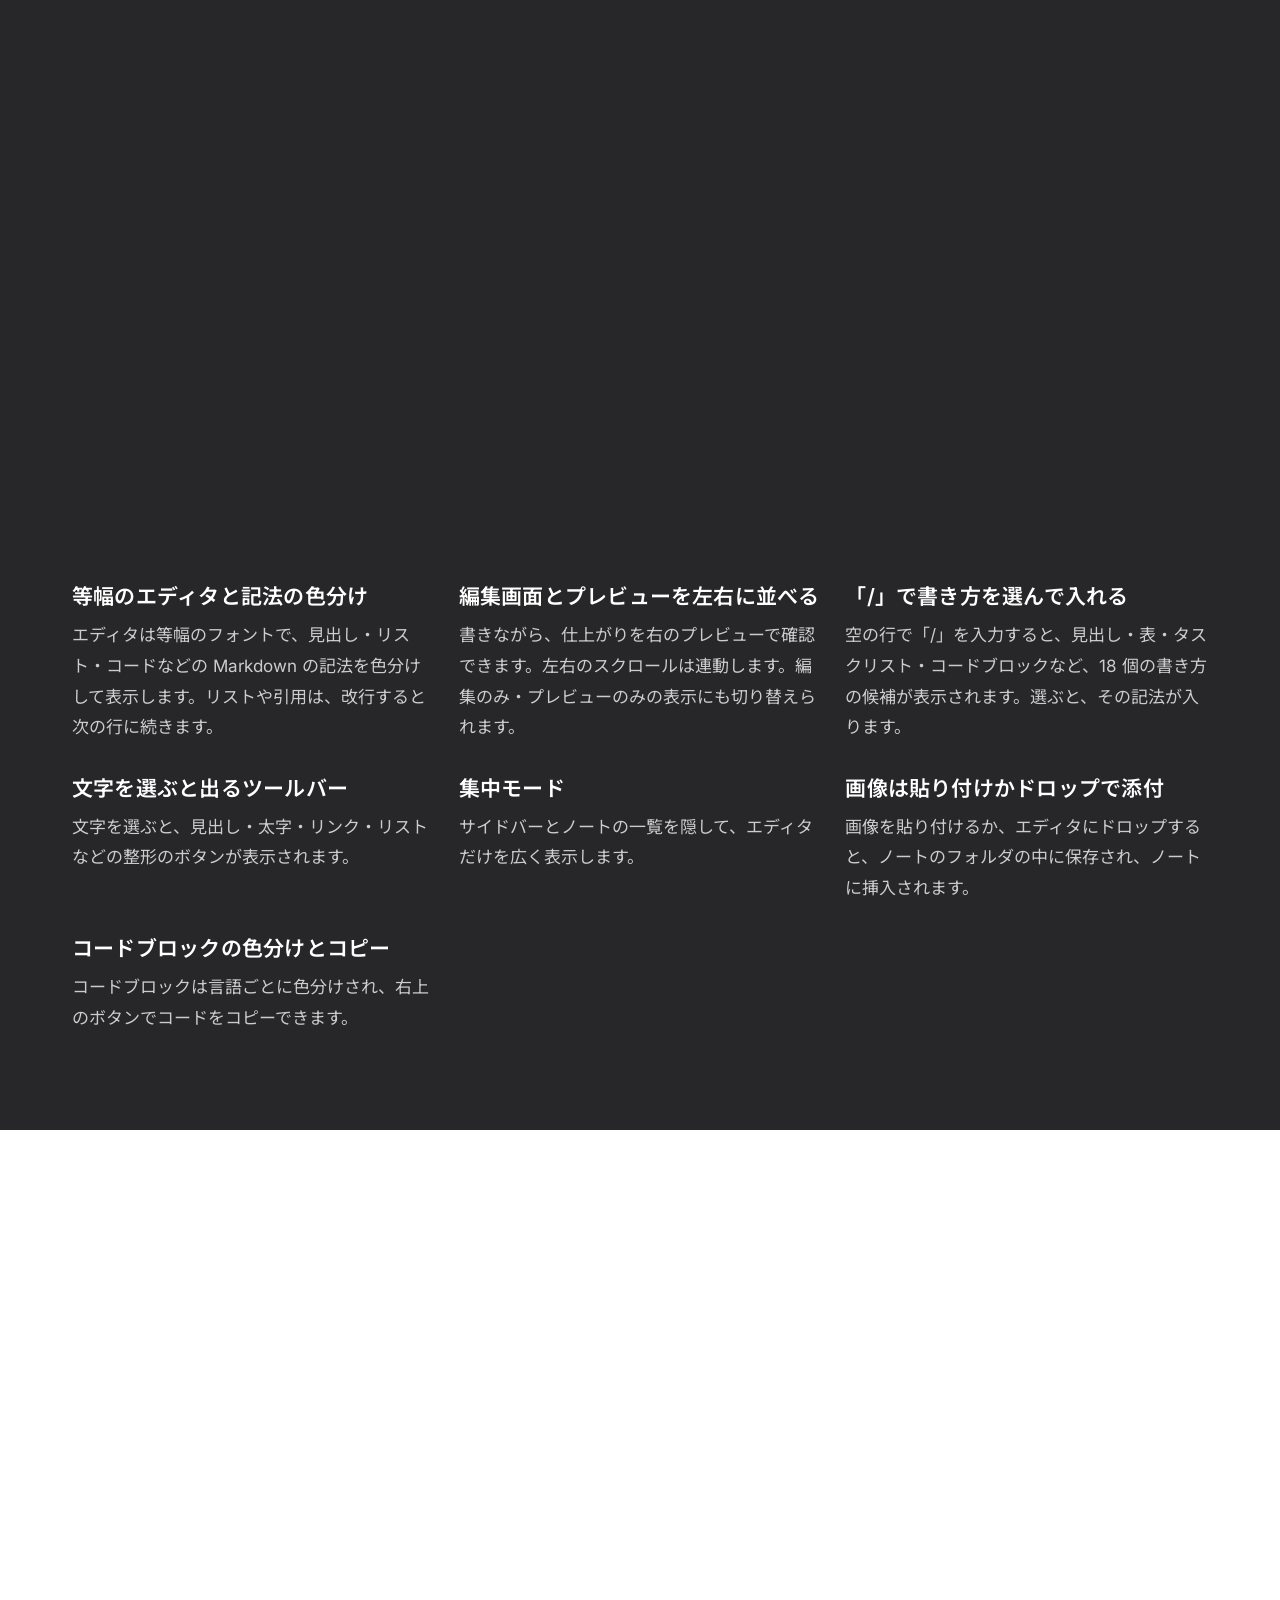
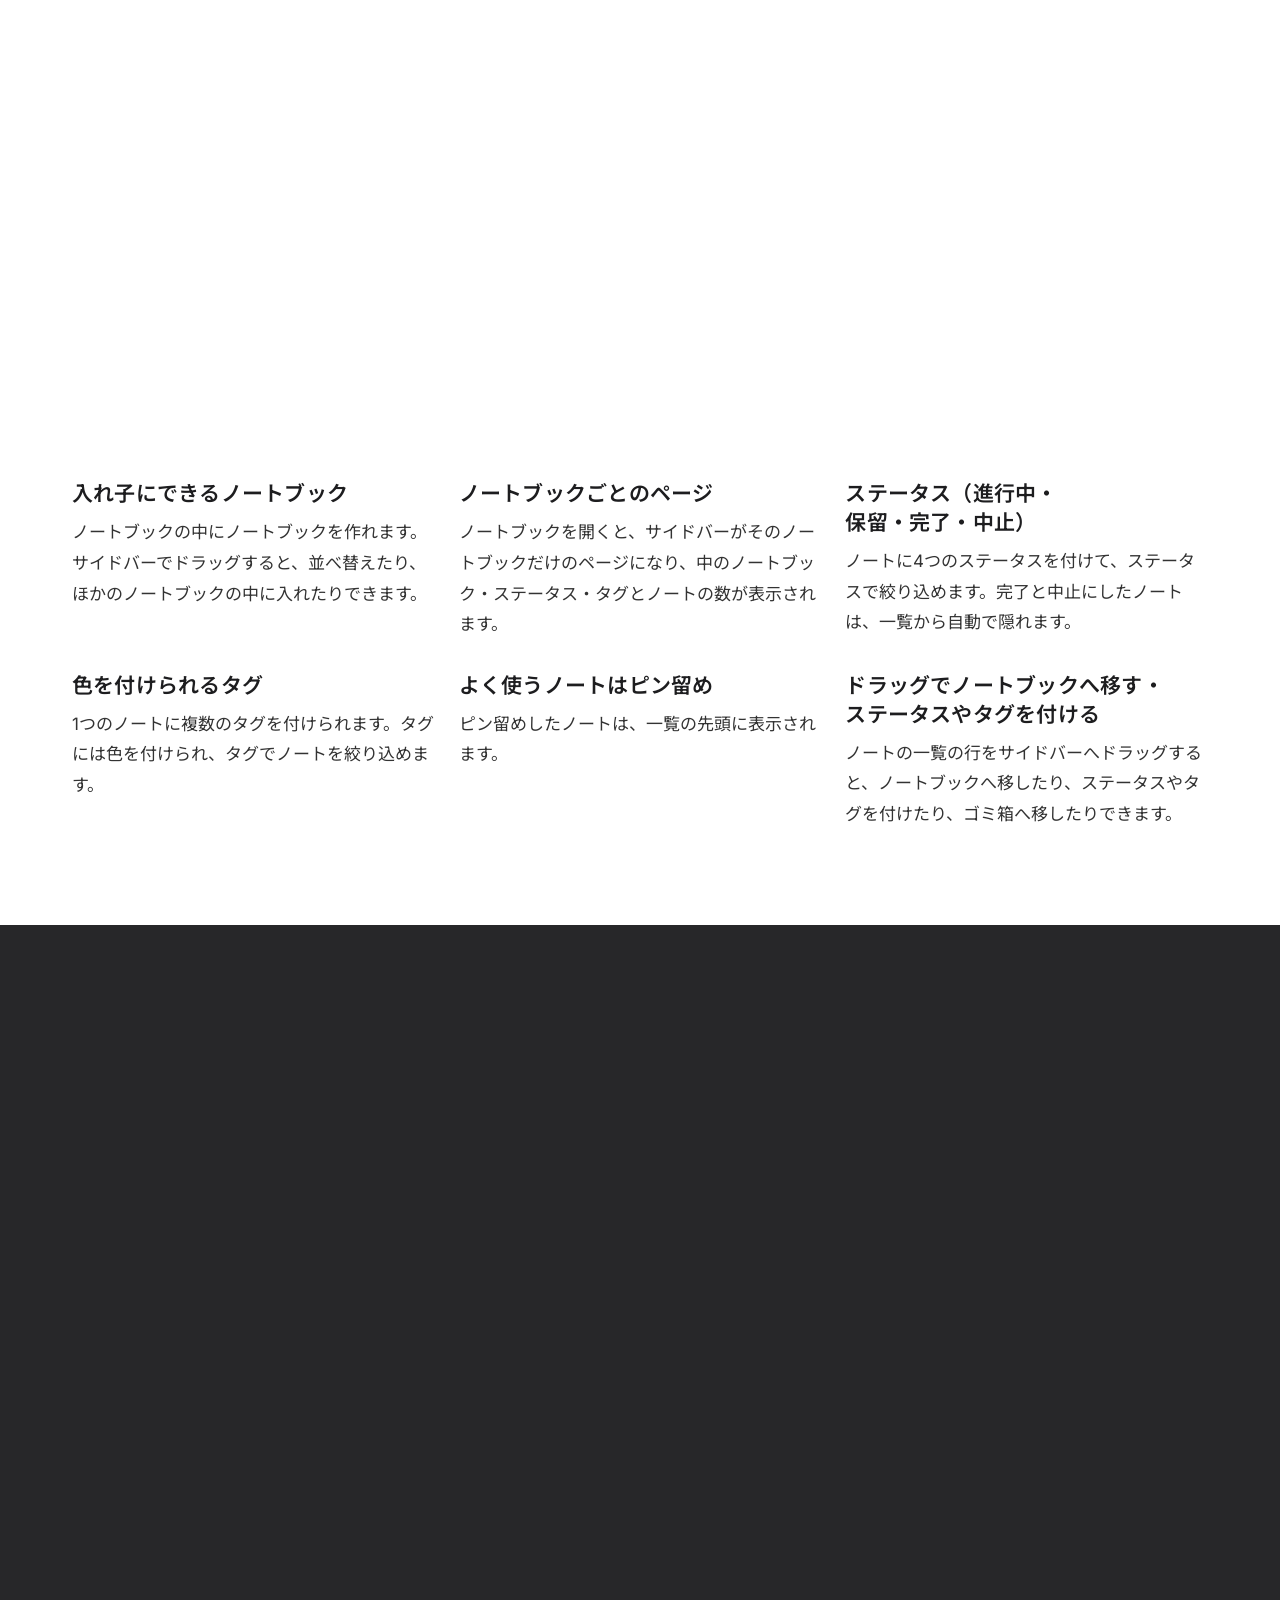
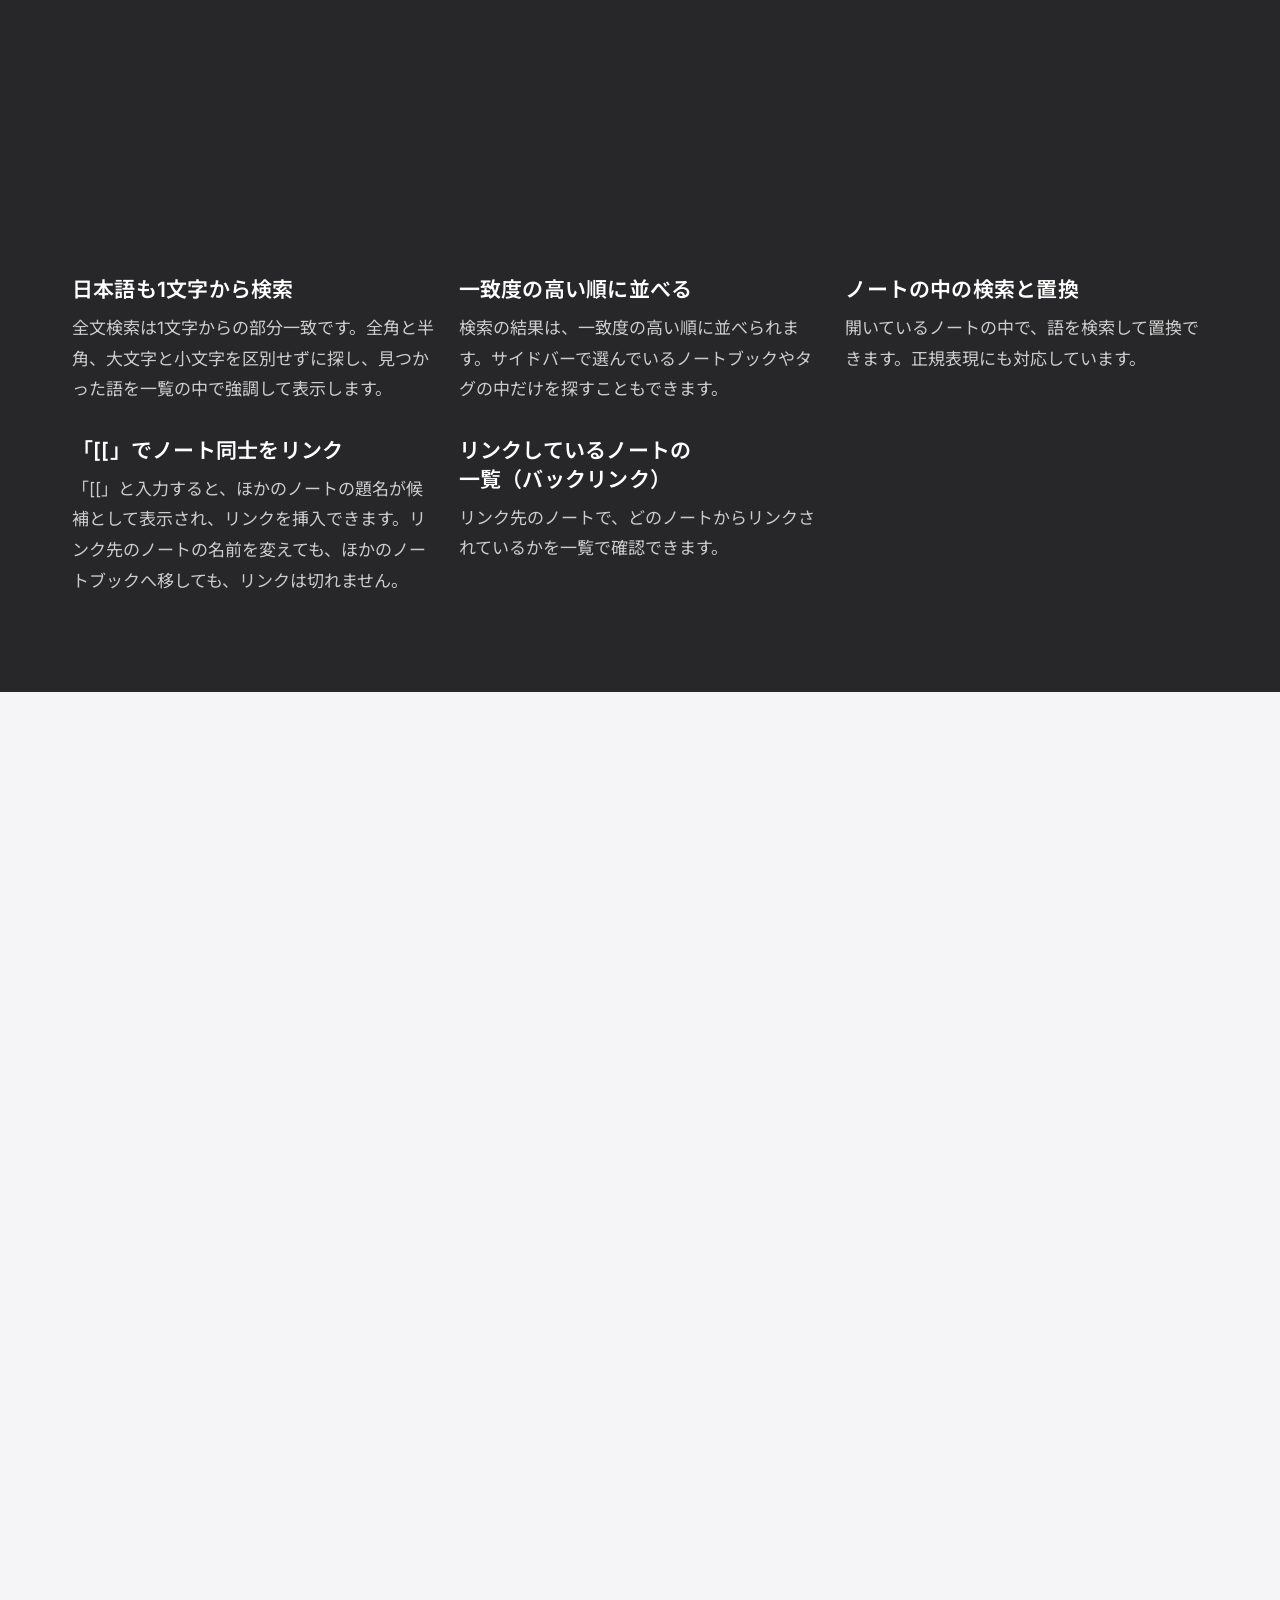
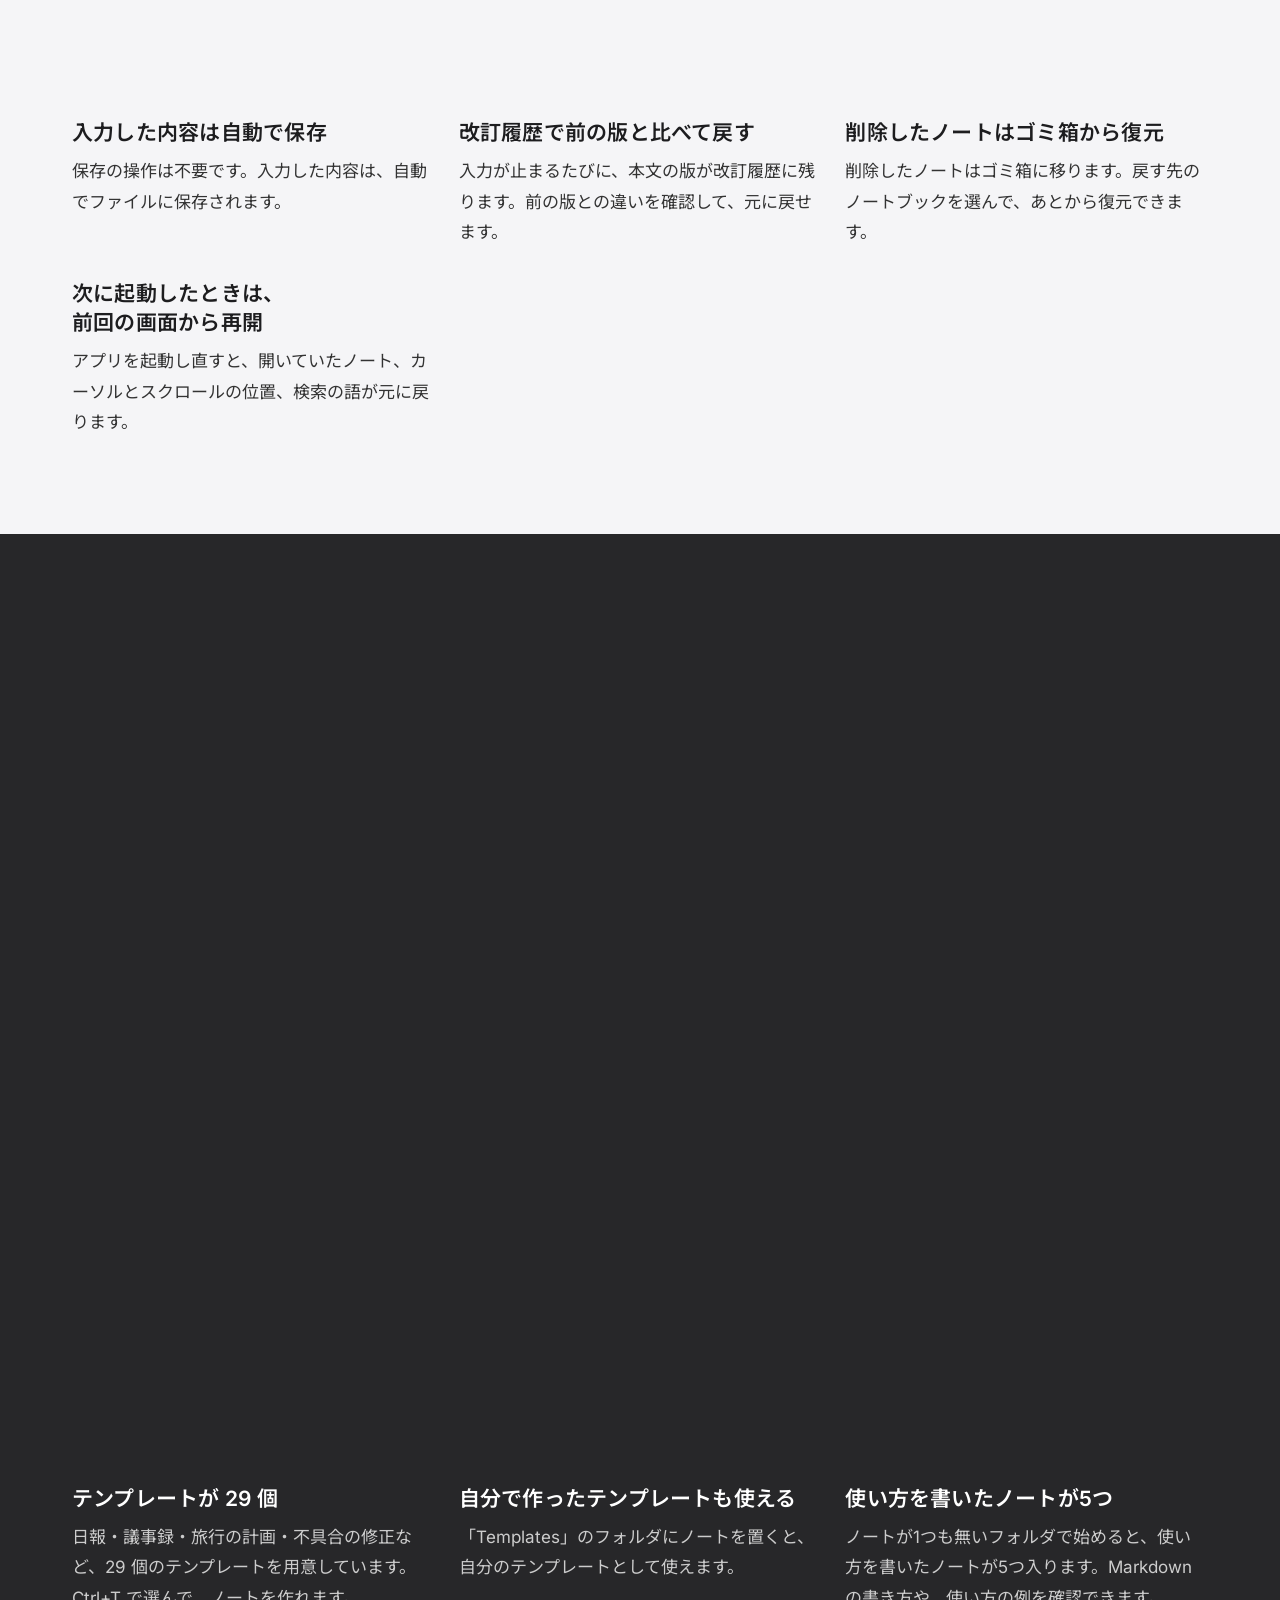
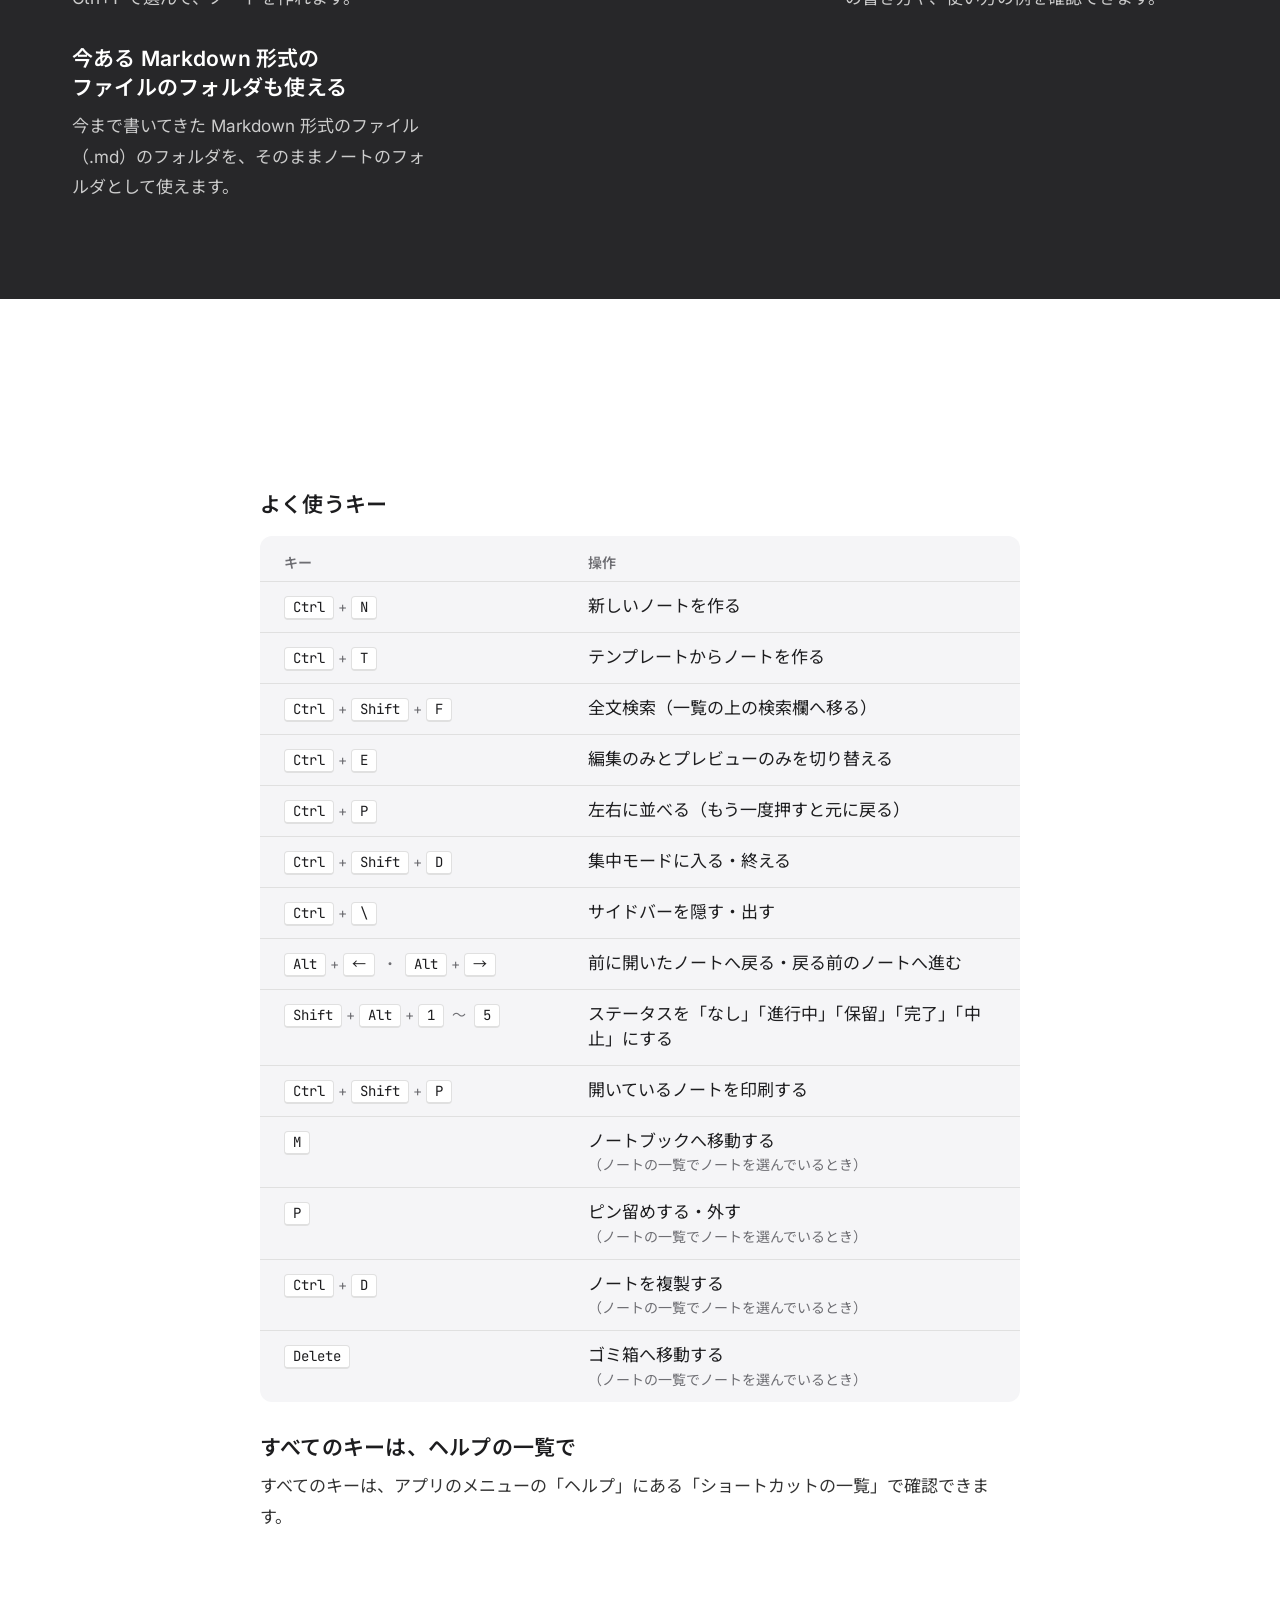
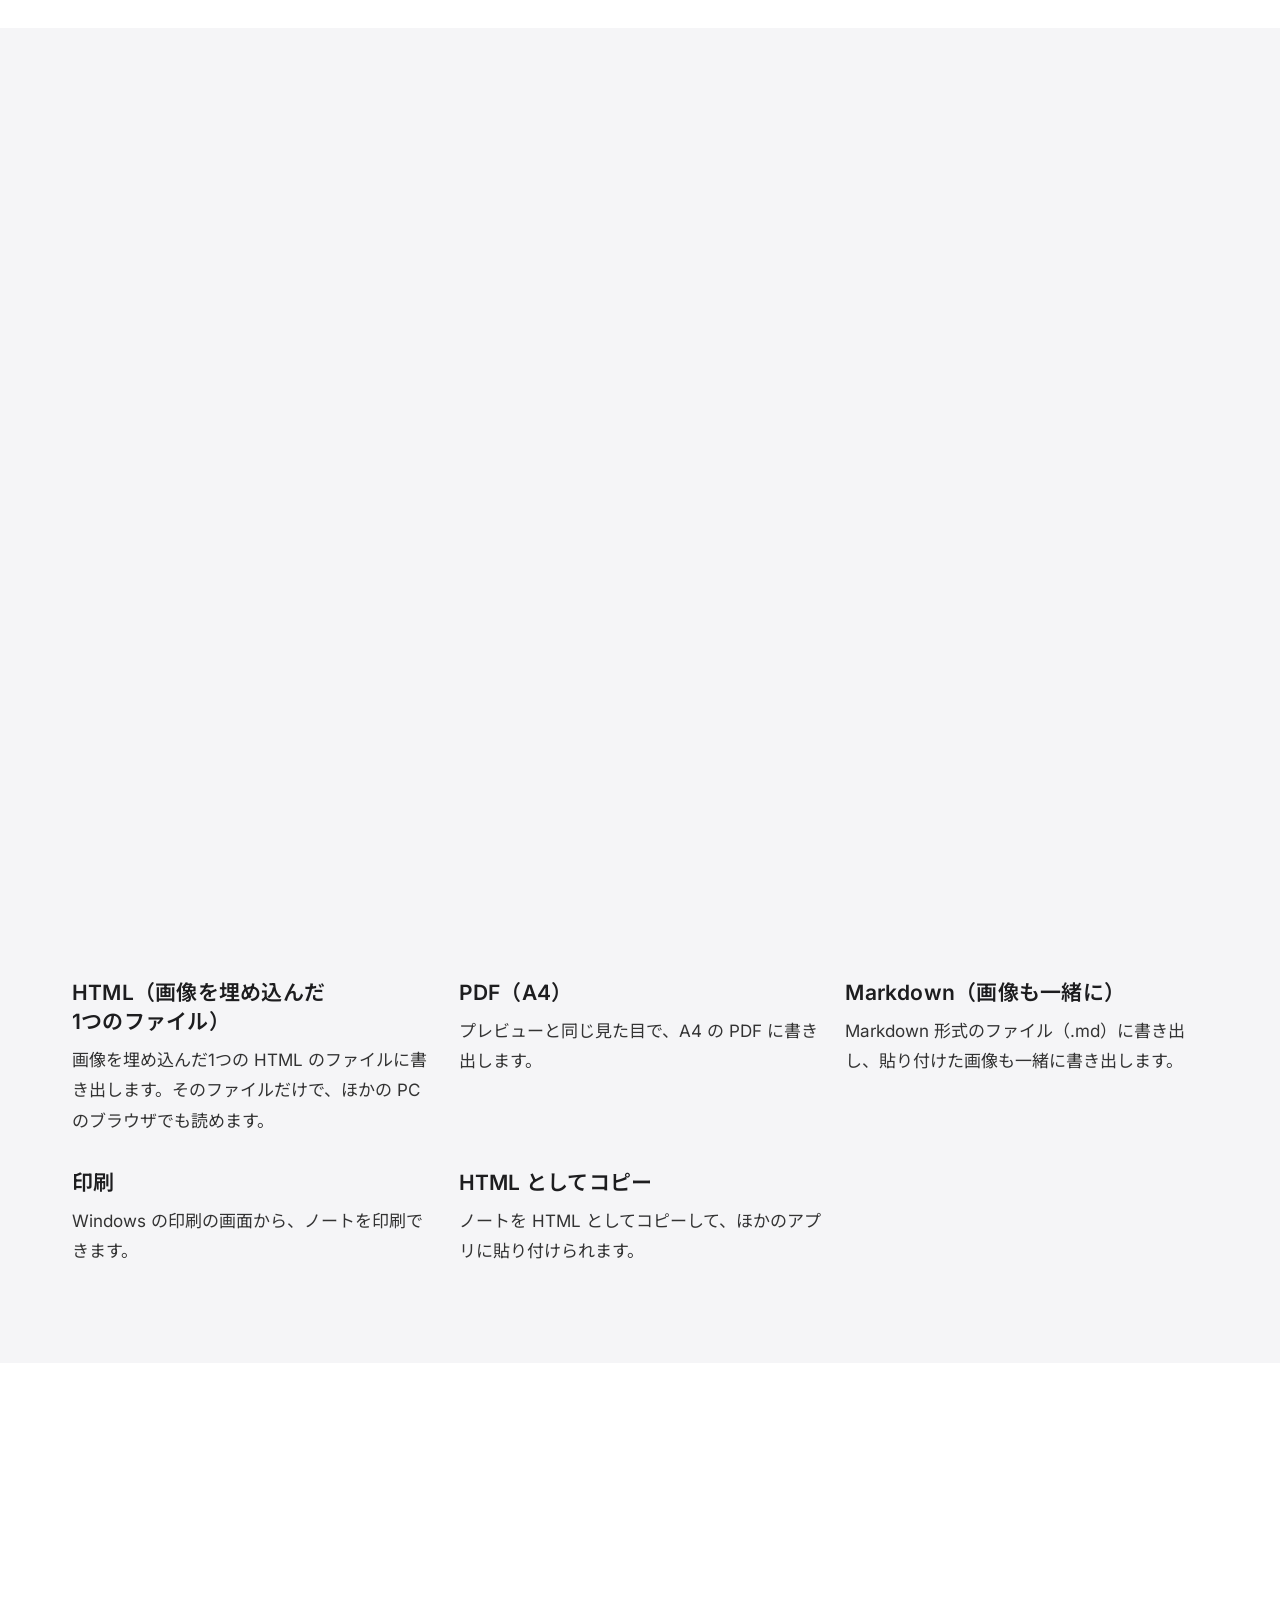
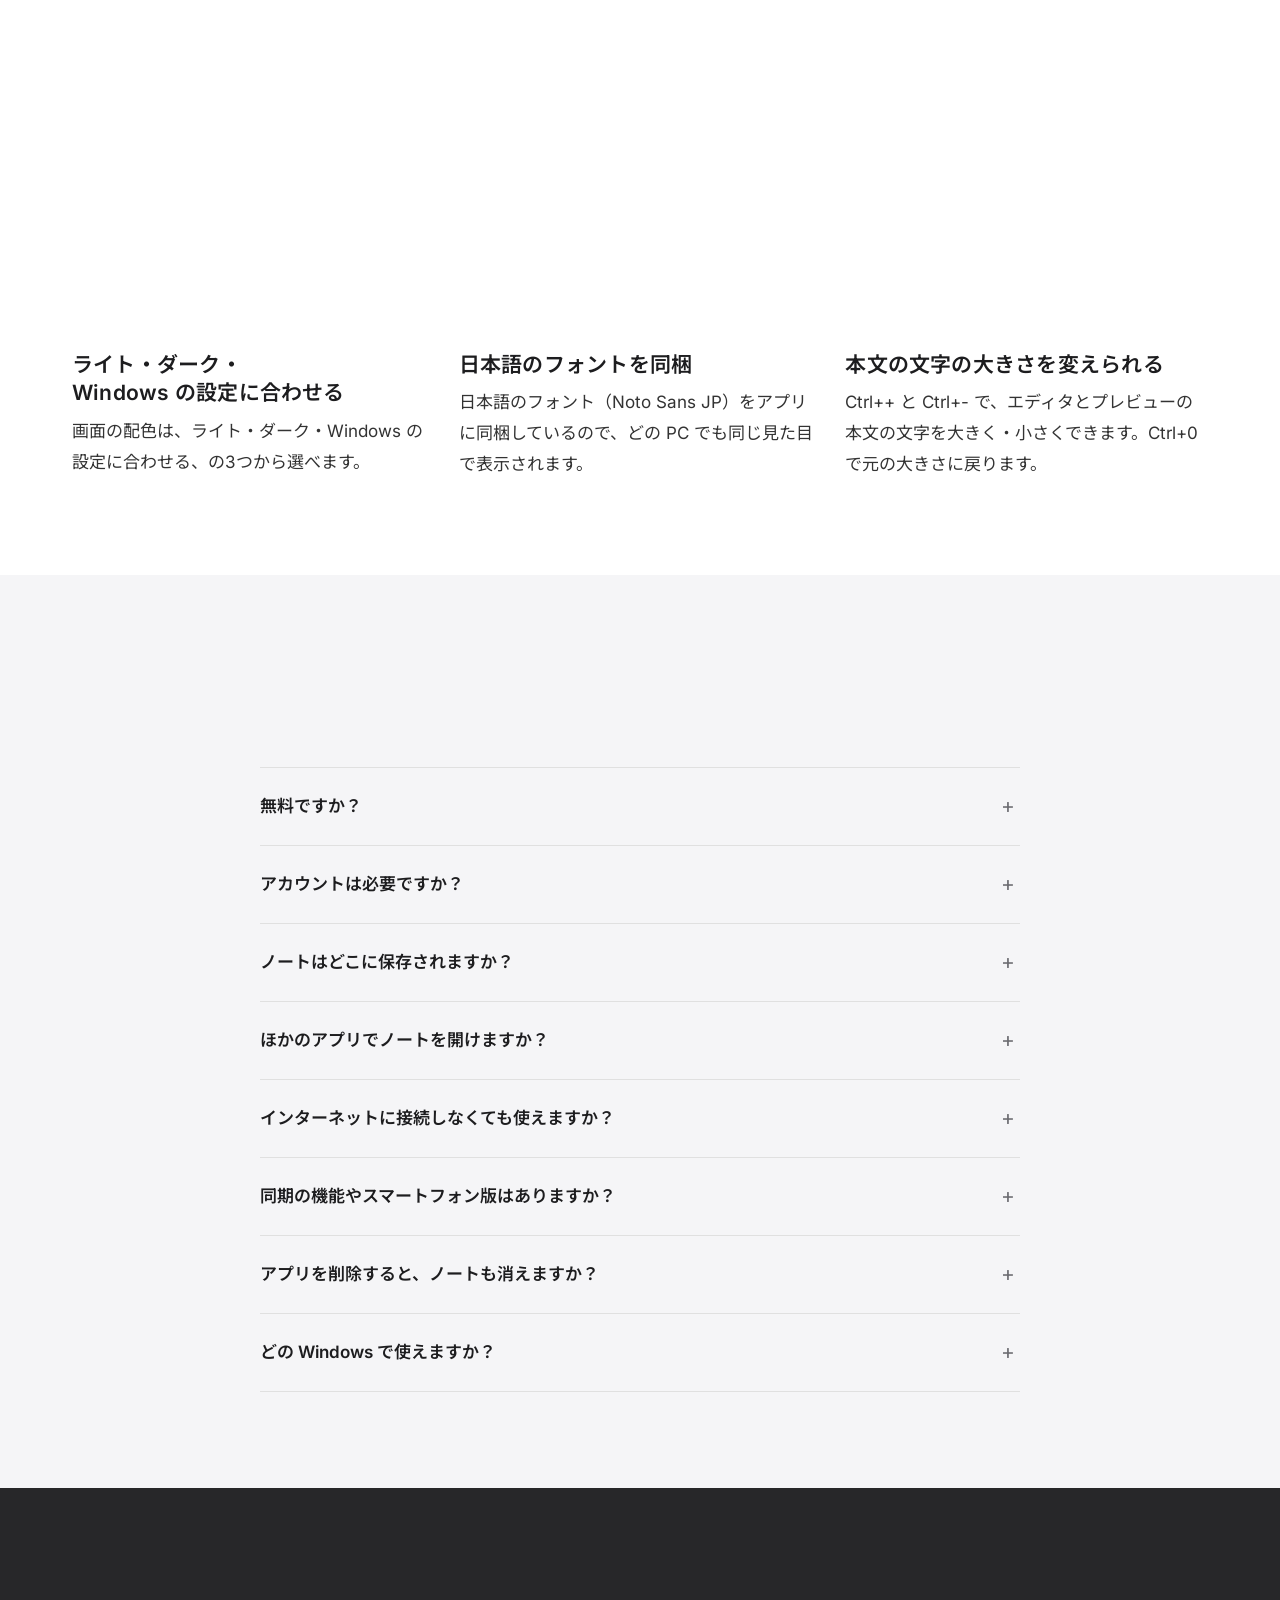
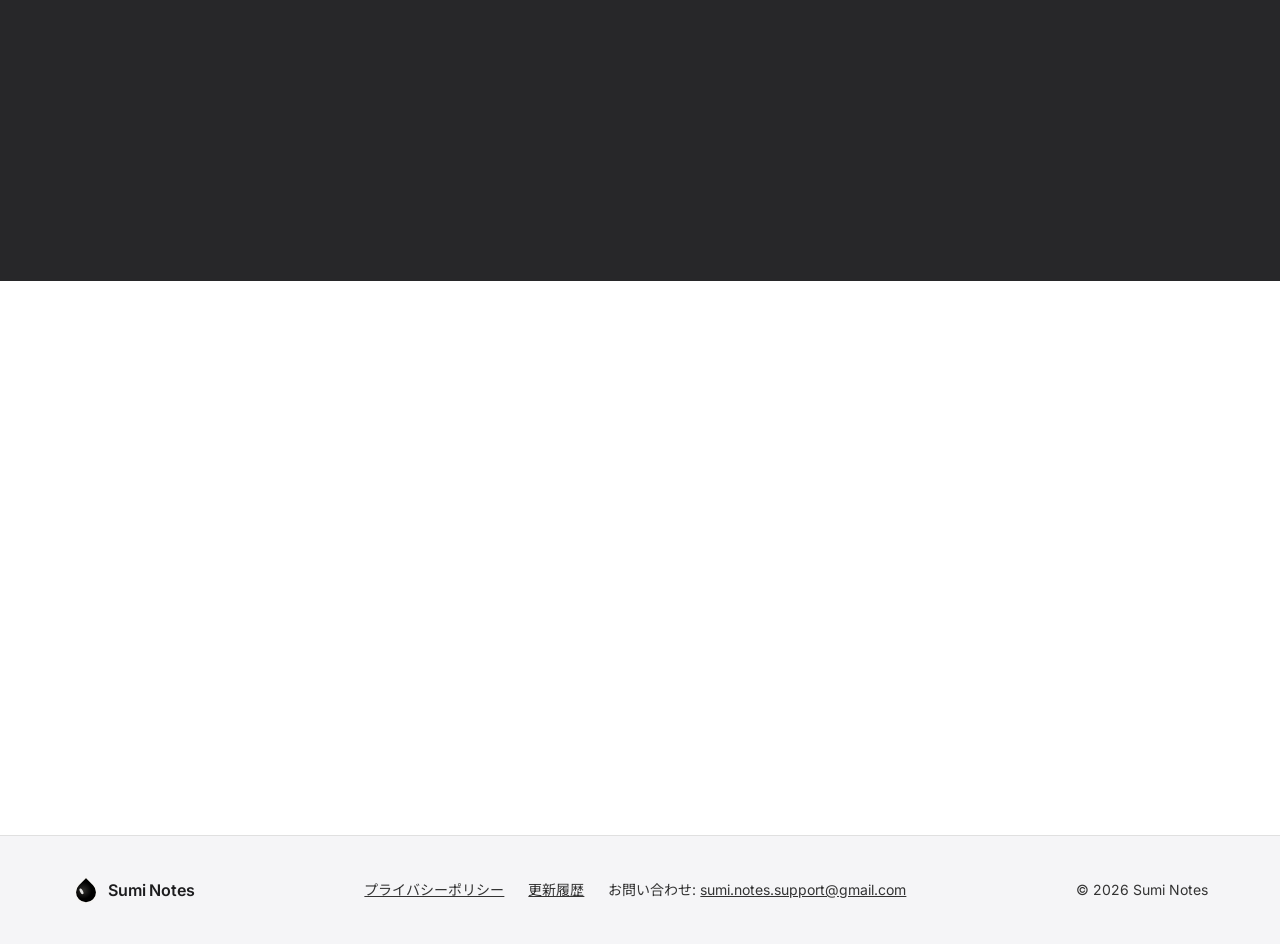
==== commit c7972943: "公式サイトの刷新と英語のページ" ====
--- a/index.html
+++ b/index.html
@@ -13,13 +13,16 @@
       name="description"
       content="書いたメモの居場所が、いつも分かる。Sumi Notes は、書いた内容を自動で保存し、自分で選んだフォルダに Markdown 形式のファイル（.md）として残す、Windows のノートアプリです。"
     />
+    <link rel="alternate" hreflang="ja" href="index.html" />
+    <link rel="alternate" hreflang="en" href="en/index.html" />
     <link rel="icon" href="images/favicon.svg" type="image/svg+xml" />
     <link rel="stylesheet" href="css/fonts.css" />
     <link rel="stylesheet" href="css/tokens.css" />
     <link rel="stylesheet" href="css/site.css" />
     <script src="js/config.js" defer></script>
-    <!-- main.js は defer にしない: 表示の前に <html> に .reveal-ready を付けるため。ページの処理は DOMContentLoaded（config.js の後）で始める -->
+    <!-- main.js と nav.js は defer にしない: 表示の前に <html> に .reveal-ready・.nav-ready を付けるため。ページの処理は DOMContentLoaded（config.js の後）で始める -->
     <script src="js/main.js"></script>
+    <script src="js/nav.js"></script>
   </head>
   <body>
     <header class="site-header" data-testid="site-header">
@@ -57,29 +60,52 @@
           </svg>
           <span class="brand__name">Sumi Notes</span>
         </a>
-        <nav class="site-nav" aria-label="ページ内の案内">
-          <ul class="site-nav__list">
-            <li><a class="site-nav__link" href="#features" data-testid="nav-features">特徴</a></li>
+        <nav class="site-nav" aria-label="サイトの案内" data-site-nav data-testid="site-nav">
+          <button
+            class="site-nav__toggle"
+            type="button"
+            aria-label="メニュー"
+            aria-expanded="false"
+            aria-controls="site-nav-list"
+            data-nav-toggle
+            data-testid="nav-toggle"
+          >
+            <span class="site-nav__toggle-bar" aria-hidden="true"></span>
+            <span class="site-nav__toggle-bar" aria-hidden="true"></span>
+            <span class="site-nav__toggle-bar" aria-hidden="true"></span>
+          </button>
+          <ul class="site-nav__list" id="site-nav-list" data-testid="nav-list">
+            <li><a class="site-nav__link" href="#features" data-testid="nav-features">機能</a></li>
+            <li><a class="site-nav__link" href="#faq" data-testid="nav-faq">よくある質問</a></li>
             <li>
               <a class="site-nav__link" href="#download" data-testid="nav-download">入手の方法</a>
+            </li>
+            <li>
+              <a class="site-nav__link" href="changelog.html" data-testid="nav-changelog"
+                >更新履歴</a
+              >
             </li>
             <li>
               <a class="site-nav__link" href="privacy.html" data-testid="nav-privacy"
                 >プライバシーポリシー</a
               >
             </li>
-            <li>
-              <a class="site-nav__link" href="changelog.html" data-testid="nav-changelog"
-                >更新履歴</a
-              >
-            </li>
           </ul>
+          <a
+            class="site-nav__lang"
+            href="en/index.html"
+            hreflang="en"
+            lang="en"
+            data-testid="lang-switch"
+            >English</a
+          >
         </nav>
       </div>
     </header>
 
     <main id="main">
-      <section class="hero" aria-labelledby="hero-title" data-testid="hero">
+      <!-- 1. メイン -->
+      <section id="hero" class="hero" aria-labelledby="hero-title" data-testid="hero">
         <div class="hero__inner">
           <div class="hero__text">
             <!-- prettier-ignore -->
@@ -100,7 +126,7 @@
                 >Microsoft Store から入手</a
               >
               <a class="button button--secondary" href="#features" data-testid="features-button"
-                >特徴を見る</a
+                >機能を見る</a
               >
             </div>
           </div>
@@ -113,6 +139,8 @@
                 height="800"
                 alt="Sumi Notes の画面。左から、ノートブック・ステータス・タグの欄、ノートの一覧、旅行の計画のノートが並んでいます。ノートは Markdown の編集画面とプレビューを左右に並べて表示し、プレビューには表・写真・チェックボックスが表示されています。"
                 data-testid="hero-image"
+                data-picture="hero"
+                data-scheme="light"
               />
             </div>
           </div>
@@ -130,148 +158,812 @@
         </div>
       </section>
 
+      <!-- 2. 手元のファイル（ヘッダーの「機能」の行き先。id は前の「特徴」の #features を引き継ぐ） -->
       <section
         id="features"
-        class="section features"
-        aria-labelledby="features-title"
-        data-testid="features"
+        class="section feature-section tone-parchment"
+        
+        data-section="files"
+        data-testid="section-files"
       >
         <div class="section__inner">
-          <h2 id="features-title" class="section__title" tabindex="-1" data-reveal="features-title">
-            特徴
-          </h2>
-          <ul class="features__grid">
-            <li
-              class="feature-card feature-card--keys"
-              data-testid="feature-card"
-              data-reveal="feature-card"
-            >
-              <h3 class="feature-card__title">ノートは Markdown 形式のファイル（.md）</h3>
-              <p class="feature-card__text">
-                ノートは、自分で選んだフォルダに Markdown
-                形式のファイル（.md）として保存されます。ほかのエディタでも開くことができ、そこで加えた変更も、そのまま画面に反映されます。
-              </p>
-              <img
-                class="feature-card__figure"
-                src="images/feature-files.png"
-                width="880"
-                height="640"
-                loading="lazy"
-                alt="ノートのフォルダの中を表した図。左に「Inbox」「使い方」のフォルダと、「日報」「議事録」「旅行の計画」などのノートが Markdown 形式のファイル（.md）として並び、右に開いた「旅行の計画」のファイルの先頭の、題名・ステータス・タグを書いた行と本文の数行が表示されています。"
-                data-testid="feature-files-image"
-              />
-            </li>
-            <li
-              class="feature-card feature-card--wide"
-              data-testid="feature-card"
-              data-reveal="feature-card"
-            >
-              <h3 class="feature-card__title">日本語も1文字から検索できる</h3>
-              <p class="feature-card__text">
-                全文検索は1文字からの部分一致です。全角と半角、大文字と小文字を区別せずに検索し、見つかった箇所を一覧の中で強調して表示します。
-              </p>
-              <p class="feature-card__keys">
-                <kbd class="kbd">Ctrl</kbd><span class="kbd-plus">+</span
-                ><kbd class="kbd">Shift</kbd><span class="kbd-plus">+</span><kbd class="kbd">F</kbd>
-                <span class="feature-card__key-label">ノートを検索</span>
-              </p>
-              <img
-                class="feature-card__image"
-                src="images/feature-search.png"
-                width="1040"
-                height="650"
-                loading="lazy"
-                alt="「索引」で検索した画面。ノートの一覧の題名と本文の抜粋で、「索引」の文字が強調されています。"
-                data-testid="feature-image"
-              />
-            </li>
-            <li
-              class="feature-card feature-card--wide feature-card--flip"
-              data-testid="feature-card"
-              data-reveal="feature-card"
-            >
-              <h3 class="feature-card__title">ステータスとタグで整理できる</h3>
-              <p class="feature-card__text">
-                ノートブック（入れ子にできます）、ステータス（進行中・保留・完了・中止）、色を付けられるタグでノートを整理します。よく使うノートは、一覧の上にピン留めできます。
-              </p>
-              <img
-                class="feature-card__image"
-                src="images/feature-status-tags.png"
-                width="1040"
-                height="650"
-                loading="lazy"
-                alt="ステータス「進行中」で絞り込んだノートの一覧と、不具合の調査のノート。一覧の各ノートに、色の付いたタグが並んでいます。"
-                data-testid="feature-image"
-              />
-            </li>
-            <li
-              class="feature-card feature-card--wide"
-              data-testid="feature-card"
-              data-reveal="feature-card"
-            >
-              <h3 class="feature-card__title">すぐに使えるテンプレートが 29 個</h3>
-              <p class="feature-card__text">
+          <h2 id="features-title" class="section__title" tabindex="-1" data-reveal="section-title">
+            書いたノートは、Markdown 形式のファイルとして手元に残る
+          </h2>
+          <figure class="feature-section__figure" data-reveal="section-figure">
+            <img
+              class="feature-section__image feature-section__image--figure"
+              src="images/feature-files.png"
+              width="880"
+              height="640"
+              loading="lazy"
+              alt="ノートのフォルダの中を表した図。左に「Inbox」「使い方」のフォルダと、「日報」「議事録」「旅行の計画」などのノートが Markdown 形式のファイル（.md）として並び、右に開いた「旅行の計画」のファイルの先頭の、題名・ステータス・タグを書いた行と本文の数行が表示されています。"
+              data-testid="feature-image"
+              data-picture="files"
+              data-scheme="light"
+            />
+          </figure>
+          <ul class="feature-list">
+            <li class="feature-item" data-testid="feature-item">
+              <h3 class="feature-item__title">自分で選んだフォルダに、1ノート1ファイルで保存</h3>
+              <p class="feature-item__text">
+                ノートは1つずつ、Markdown
+                形式のファイル（.md）として、自分で選んだ「ノートのフォルダ」に保存されます。ノートブックは、そのフォルダの中のフォルダです。
+              </p>
+            </li>
+            <li class="feature-item" data-testid="feature-item">
+              <h3 class="feature-item__title">ほかのアプリでも開ける</h3>
+              <p class="feature-item__text">
+                メモ帳やほかのエディタでも、そのまま開けます。ほかのエディタで加えた変更も、そのまま
+                Sumi Notes の画面に反映されます。
+              </p>
+            </li>
+            <li class="feature-item" data-testid="feature-item">
+              <h3 class="feature-item__title">アプリを削除しても、ノートは残る</h3>
+              <p class="feature-item__text">
+                アプリをアンインストールしても、ノートのフォルダとその中のノートは削除されません。
+              </p>
+            </li>
+            <li class="feature-item" data-testid="feature-item">
+              <h3 class="feature-item__title">アカウントの登録は不要</h3>
+              <p class="feature-item__text">
+                アカウントの登録やサインインをしなくても、すぐに使い始められます。
+              </p>
+            </li>
+            <li class="feature-item" data-testid="feature-item">
+              <h3 class="feature-item__title">インターネットに接続しなくても使える</h3>
+              <p class="feature-item__text">
+                ノートを書く・整理する・探すことは、インターネットに接続していない環境でもできます。
+              </p>
+            </li>
+            <li class="feature-item" data-testid="feature-item">
+              <h3 class="feature-item__title">ノートの内容を外部に送らない</h3>
+              <p class="feature-item__text">
+                利用者の情報やノートの内容を、外部に送信しません。利用状況の記録も広告もありません。詳しくは<a
+                  href="privacy.html"
+                  data-testid="files-privacy-link"
+                  >プライバシーポリシー</a
+                >をご覧ください。
+              </p>
+            </li>
+          </ul>
+        </div>
+      </section>
+
+      <!-- 3. 書く -->
+      <section
+        id="write"
+        class="section feature-section tone-dark"
+        
+        data-section="write"
+        data-testid="section-write"
+      >
+        <div class="section__inner">
+          <h2 id="write-title" class="section__title" data-reveal="section-title">
+            書くことに、集中できる
+          </h2>
+          <figure class="feature-section__figure" data-reveal="section-figure">
+            <img
+              class="feature-section__image"
+              src="images/feature-write.png"
+              width="1040"
+              height="650"
+              loading="lazy"
+              alt="ダークの配色の Sumi Notes の画面。「検索の索引の設計メモ」のノートを、左に編集画面、右にプレビューを並べて表示しています。編集画面の空の行で「/」を入力したところで、見出しや太字などの書き方の候補が一覧で表示されています。"
+              data-testid="feature-image"
+              data-picture="write"
+              data-scheme="dark"
+            />
+          </figure>
+          <ul class="feature-list">
+            <li class="feature-item" data-testid="feature-item">
+              <h3 class="feature-item__title">等幅のエディタと記法の色分け</h3>
+              <p class="feature-item__text">
+                エディタは等幅のフォントで、見出し・リスト・コードなどの Markdown
+                の記法を色分けして表示します。リストや引用は、改行すると次の行に続きます。
+              </p>
+            </li>
+            <li class="feature-item" data-testid="feature-item">
+              <h3 class="feature-item__title">編集画面とプレビューを左右に並べる</h3>
+              <p class="feature-item__text">
+                書きながら、仕上がりを右のプレビューで確認できます。左右のスクロールは連動します。編集のみ・プレビューのみの表示にも切り替えられます。
+              </p>
+            </li>
+            <li class="feature-item" data-testid="feature-item">
+              <h3 class="feature-item__title">「/」で書き方を選んで入れる</h3>
+              <p class="feature-item__text">
+                空の行で「/」を入力すると、見出し・表・タスクリスト・コードブロックなど、18
+                個の書き方の候補が表示されます。選ぶと、その記法が入ります。
+              </p>
+            </li>
+            <li class="feature-item" data-testid="feature-item">
+              <h3 class="feature-item__title">文字を選ぶと出るツールバー</h3>
+              <p class="feature-item__text">
+                文字を選ぶと、見出し・太字・リンク・リストなどの整形のボタンが表示されます。
+              </p>
+            </li>
+            <li class="feature-item" data-testid="feature-item">
+              <h3 class="feature-item__title">集中モード</h3>
+              <p class="feature-item__text">
+                サイドバーとノートの一覧を隠して、エディタだけを広く表示します。
+              </p>
+            </li>
+            <li class="feature-item" data-testid="feature-item">
+              <h3 class="feature-item__title">画像は貼り付けかドロップで添付</h3>
+              <p class="feature-item__text">
+                画像を貼り付けるか、エディタにドロップすると、ノートのフォルダの中に保存され、ノートに挿入されます。
+              </p>
+            </li>
+            <li class="feature-item" data-testid="feature-item">
+              <h3 class="feature-item__title">コードブロックの色分けとコピー</h3>
+              <p class="feature-item__text">
+                コードブロックは言語ごとに色分けされ、右上のボタンでコードをコピーできます。
+              </p>
+            </li>
+          </ul>
+        </div>
+      </section>
+
+      <!-- 4. 整理する -->
+      <section
+        id="organize"
+        class="section feature-section tone-white"
+        
+        data-section="organize"
+        data-testid="section-organize"
+      >
+        <div class="section__inner">
+          <h2 id="organize-title" class="section__title" data-reveal="section-title">
+            ノートが増えても、迷わない
+          </h2>
+          <figure class="feature-section__figure" data-reveal="section-figure">
+            <img
+              class="feature-section__image"
+              src="images/feature-organize.png"
+              width="1040"
+              height="650"
+              loading="lazy"
+              alt="ライトの配色の Sumi Notes の画面。ノートの一覧の「検索の索引の設計メモ」を、サイドバーのステータス「進行中」へドラッグしているところです。ノートのアイコンと題名を書いた小さなカードがポインタに付いて動き、落とす先の「進行中」に印が付いています。"
+              data-testid="feature-image"
+              data-picture="organize"
+              data-scheme="light"
+            />
+          </figure>
+          <ul class="feature-list">
+            <li class="feature-item" data-testid="feature-item">
+              <h3 class="feature-item__title">入れ子にできるノートブック</h3>
+              <p class="feature-item__text">
+                ノートブックの中にノートブックを作れます。サイドバーでドラッグすると、並べ替えたり、ほかのノートブックの中に入れたりできます。
+              </p>
+            </li>
+            <li class="feature-item" data-testid="feature-item">
+              <h3 class="feature-item__title">ノートブックごとのページ</h3>
+              <p class="feature-item__text">
+                ノートブックを開くと、サイドバーがそのノートブックだけのページになり、中のノートブック・ステータス・タグとノートの数が表示されます。
+              </p>
+            </li>
+            <li class="feature-item" data-testid="feature-item">
+              <h3 class="feature-item__title">ステータス（進行中・保留・完了・中止）</h3>
+              <p class="feature-item__text">
+                ノートに4つのステータスを付けて、ステータスで絞り込めます。完了と中止にしたノートは、一覧から自動で隠れます。
+              </p>
+            </li>
+            <li class="feature-item" data-testid="feature-item">
+              <h3 class="feature-item__title">色を付けられるタグ</h3>
+              <p class="feature-item__text">
+                1つのノートに複数のタグを付けられます。タグには色を付けられ、タグでノートを絞り込めます。
+              </p>
+            </li>
+            <li class="feature-item" data-testid="feature-item">
+              <h3 class="feature-item__title">よく使うノートはピン留め</h3>
+              <p class="feature-item__text">ピン留めしたノートは、一覧の先頭に表示されます。</p>
+            </li>
+            <li class="feature-item" data-testid="feature-item">
+              <h3 class="feature-item__title">
+                ドラッグでノートブックへ移す・ステータスやタグを付ける
+              </h3>
+              <p class="feature-item__text">
+                ノートの一覧の行をサイドバーへドラッグすると、ノートブックへ移したり、ステータスやタグを付けたり、ゴミ箱へ移したりできます。
+              </p>
+            </li>
+          </ul>
+        </div>
+      </section>
+
+      <!-- 5. 探す・つなぐ -->
+      <section
+        id="search"
+        class="section feature-section tone-dark"
+        
+        data-section="search"
+        data-testid="section-search"
+      >
+        <div class="section__inner">
+          <h2 id="search-title" class="section__title" data-reveal="section-title">
+            書いたものに、すぐたどり着ける
+          </h2>
+          <figure class="feature-section__figure" data-reveal="section-figure">
+            <img
+              class="feature-section__image"
+              src="images/feature-search.png"
+              width="1040"
+              height="650"
+              loading="lazy"
+              alt="ダークの配色の Sumi Notes の画面。「索引」で検索した結果で、ノートの一覧の題名と本文の抜粋の「索引」の文字が強調され、右に「検索の索引の設計メモ」のプレビューが表示されています。"
+              data-testid="feature-image"
+              data-picture="search"
+              data-scheme="dark"
+            />
+          </figure>
+          <ul class="feature-list">
+            <li class="feature-item" data-testid="feature-item">
+              <h3 class="feature-item__title">日本語も1文字から検索</h3>
+              <p class="feature-item__text">
+                全文検索は1文字からの部分一致です。全角と半角、大文字と小文字を区別せずに探し、見つかった語を一覧の中で強調して表示します。
+              </p>
+            </li>
+            <li class="feature-item" data-testid="feature-item">
+              <h3 class="feature-item__title">一致度の高い順に並べる</h3>
+              <p class="feature-item__text">
+                検索の結果は、一致度の高い順に並べられます。サイドバーで選んでいるノートブックやタグの中だけを探すこともできます。
+              </p>
+            </li>
+            <li class="feature-item" data-testid="feature-item">
+              <h3 class="feature-item__title">ノートの中の検索と置換</h3>
+              <p class="feature-item__text">
+                開いているノートの中で、語を検索して置換できます。正規表現にも対応しています。
+              </p>
+            </li>
+            <li class="feature-item" data-testid="feature-item">
+              <h3 class="feature-item__title">「[[」でノート同士をリンク</h3>
+              <p class="feature-item__text">
+                「[[」と入力すると、ほかのノートの題名が候補として表示され、リンクを挿入できます。リンク先のノートの名前を変えても、ほかのノートブックへ移しても、リンクは切れません。
+              </p>
+            </li>
+            <li class="feature-item" data-testid="feature-item">
+              <h3 class="feature-item__title">リンクしているノートの一覧（バックリンク）</h3>
+              <p class="feature-item__text">
+                リンク先のノートで、どのノートからリンクされているかを一覧で確認できます。
+              </p>
+            </li>
+          </ul>
+        </div>
+      </section>
+
+      <!-- 6. 守る -->
+      <section
+        id="protect"
+        class="section feature-section tone-parchment"
+        
+        data-section="protect"
+        data-testid="section-protect"
+      >
+        <div class="section__inner">
+          <h2 id="protect-title" class="section__title" data-reveal="section-title">
+            消しても、書き換えても、元に戻せる
+          </h2>
+          <figure class="feature-section__figure" data-reveal="section-figure">
+            <img
+              class="feature-section__image"
+              src="images/feature-history.png"
+              width="1040"
+              height="720"
+              loading="lazy"
+              alt="ライトの配色の、議事録のノートの改訂履歴の画面。左に版の一覧、右に選んだ版の本文が表示されています。"
+              data-testid="feature-image"
+              data-picture="protect"
+              data-scheme="light"
+            />
+          </figure>
+          <ul class="feature-list">
+            <li class="feature-item" data-testid="feature-item">
+              <h3 class="feature-item__title">入力した内容は自動で保存</h3>
+              <p class="feature-item__text">
+                保存の操作は不要です。入力した内容は、自動でファイルに保存されます。
+              </p>
+            </li>
+            <li class="feature-item" data-testid="feature-item">
+              <h3 class="feature-item__title">改訂履歴で前の版と比べて戻す</h3>
+              <p class="feature-item__text">
+                入力が止まるたびに、本文の版が改訂履歴に残ります。前の版との違いを確認して、元に戻せます。
+              </p>
+            </li>
+            <li class="feature-item" data-testid="feature-item">
+              <h3 class="feature-item__title">削除したノートはゴミ箱から復元</h3>
+              <p class="feature-item__text">
+                削除したノートはゴミ箱に移ります。戻す先のノートブックを選んで、あとから復元できます。
+              </p>
+            </li>
+            <li class="feature-item" data-testid="feature-item">
+              <h3 class="feature-item__title">次に起動したときは、前回の画面から再開</h3>
+              <p class="feature-item__text">
+                アプリを起動し直すと、開いていたノート、カーソルとスクロールの位置、検索の語が元に戻ります。
+              </p>
+            </li>
+          </ul>
+        </div>
+      </section>
+
+      <!-- 7. すぐ始められる -->
+      <section
+        id="start"
+        class="section feature-section tone-dark"
+        
+        data-section="start"
+        data-testid="section-start"
+      >
+        <div class="section__inner">
+          <h2 id="start-title" class="section__title" data-reveal="section-title">
+            今日から、すぐに書き始められる
+          </h2>
+          <figure class="feature-section__figure" data-reveal="section-figure">
+            <img
+              class="feature-section__image"
+              src="images/feature-templates.png"
+              width="1040"
+              height="650"
+              loading="lazy"
+              alt="ダークの配色の、テンプレートを選ぶ画面。左に分類ごとのテンプレートの名前の一覧、右に選んだ「日報」の内容の見本が表示されています。"
+              data-testid="feature-image"
+              data-picture="start"
+              data-scheme="dark"
+            />
+          </figure>
+          <ul class="feature-list">
+            <li class="feature-item" data-testid="feature-item">
+              <h3 class="feature-item__title">テンプレートが 29 個</h3>
+              <p class="feature-item__text">
                 日報・議事録・旅行の計画・不具合の修正など、29
-                個のテンプレートを用意しています。自分で作成したテンプレートも使用できます。
-              </p>
-              <p class="feature-card__keys">
-                <kbd class="kbd">Ctrl</kbd><span class="kbd-plus">+</span><kbd class="kbd">T</kbd>
-                <span class="feature-card__key-label">テンプレートから作成</span>
-              </p>
-              <img
-                class="feature-card__image"
-                src="images/feature-templates.png"
-                width="1040"
-                height="650"
-                loading="lazy"
-                alt="テンプレートを選ぶ画面。左にテンプレートの名前の一覧、右に選んだ「日報」の内容の見本が表示されています。"
-                data-testid="feature-image"
-              />
-            </li>
-            <li
-              class="feature-card feature-card--keys"
-              data-testid="feature-card"
-              data-reveal="feature-card"
-            >
-              <h3 class="feature-card__title">ノート同士をリンクでつなげる</h3>
-              <p class="feature-card__text">
-                [[
-                と入力すると、ほかのノートの題名が候補として表示され、リンクを挿入できます。リンク先のノートでは、どのノートからリンクされているか（バックリンク）を確認できます。
-              </p>
-              <p class="feature-card__keys">
-                <kbd class="kbd">[</kbd><kbd class="kbd">[</kbd>
-                <span class="feature-card__key-label">ノートへのリンクを挿入</span>
-              </p>
-            </li>
-            <li
-              class="feature-card feature-card--wide feature-card--flip"
-              data-testid="feature-card"
-              data-reveal="feature-card"
-            >
-              <h3 class="feature-card__title">改訂履歴から前の版に戻せる</h3>
-              <p class="feature-card__text">
-                入力が止まるたびに、本文の版が改訂履歴に残ります。前の版との違いを確認して、元に戻すことができます。削除したノートはゴミ箱に移り、あとから復元できます。
-              </p>
-              <img
-                class="feature-card__image"
-                src="images/feature-history.png"
-                width="1040"
-                height="720"
-                loading="lazy"
-                alt="議事録のノートの改訂履歴の画面。左に版の一覧、右に選んだ版の本文が表示されています。"
-                data-testid="feature-image"
-              />
+                個のテンプレートを用意しています。Ctrl+T で選んで、ノートを作れます。
+              </p>
+            </li>
+            <li class="feature-item" data-testid="feature-item">
+              <h3 class="feature-item__title">自分で作ったテンプレートも使える</h3>
+              <p class="feature-item__text">
+                「Templates」のフォルダにノートを置くと、自分のテンプレートとして使えます。
+              </p>
+            </li>
+            <li class="feature-item" data-testid="feature-item">
+              <h3 class="feature-item__title">使い方を書いたノートが5つ</h3>
+              <p class="feature-item__text">
+                ノートが1つも無いフォルダで始めると、使い方を書いたノートが5つ入ります。Markdown
+                の書き方や、使い方の例を確認できます。
+              </p>
+            </li>
+            <li class="feature-item" data-testid="feature-item">
+              <h3 class="feature-item__title">今ある Markdown 形式のファイルのフォルダも使える</h3>
+              <p class="feature-item__text">
+                今まで書いてきた Markdown
+                形式のファイル（.md）のフォルダを、そのままノートのフォルダとして使えます。
+              </p>
             </li>
           </ul>
         </div>
       </section>
 
+      <!-- 8. キーボード（写真なし。表だけ） -->
       <section
-        id="download"
-        class="section download"
-        aria-labelledby="download-title"
-        data-testid="download"
+        id="keyboard"
+        class="section feature-section tone-white"
+        
+        data-section="keyboard"
+        data-testid="section-keyboard"
       >
+        <div class="section__inner">
+          <h2 id="keyboard-title" class="section__title" data-reveal="section-title">
+            キーボードだけで、手早く操作できる
+          </h2>
+          <ul class="feature-list feature-list--single">
+            <li class="feature-item" data-testid="feature-item">
+              <h3 class="feature-item__title">よく使うキー</h3>
+              <div class="keys-table__scroll">
+                <table class="keys-table" data-testid="keyboard-table">
+                  <thead>
+                    <tr>
+                      <th scope="col" class="keys-table__head">キー</th>
+                      <th scope="col" class="keys-table__head">操作</th>
+                    </tr>
+                  </thead>
+                  <tbody>
+                    <tr data-testid="keyboard-row" data-shortcut-id="new-note">
+                      <td class="keys-table__keys">
+                        <span class="keys-table__combo"
+                          ><kbd class="kbd">Ctrl</kbd><span class="kbd-plus">+</span
+                          ><kbd class="kbd">N</kbd></span
+                        >
+                      </td>
+                      <td class="keys-table__action">新しいノートを作る</td>
+                    </tr>
+                    <tr data-testid="keyboard-row" data-shortcut-id="new-from-template">
+                      <td class="keys-table__keys">
+                        <span class="keys-table__combo"
+                          ><kbd class="kbd">Ctrl</kbd><span class="kbd-plus">+</span
+                          ><kbd class="kbd">T</kbd></span
+                        >
+                      </td>
+                      <td class="keys-table__action">テンプレートからノートを作る</td>
+                    </tr>
+                    <tr data-testid="keyboard-row" data-shortcut-id="note-search">
+                      <td class="keys-table__keys">
+                        <span class="keys-table__combo"
+                          ><kbd class="kbd">Ctrl</kbd><span class="kbd-plus">+</span
+                          ><kbd class="kbd">Shift</kbd><span class="kbd-plus">+</span
+                          ><kbd class="kbd">F</kbd></span
+                        >
+                      </td>
+                      <td class="keys-table__action">全文検索（一覧の上の検索欄へ移る）</td>
+                    </tr>
+                    <tr data-testid="keyboard-row" data-shortcut-id="toggle-edit-preview">
+                      <td class="keys-table__keys">
+                        <span class="keys-table__combo"
+                          ><kbd class="kbd">Ctrl</kbd><span class="kbd-plus">+</span
+                          ><kbd class="kbd">E</kbd></span
+                        >
+                      </td>
+                      <td class="keys-table__action">編集のみとプレビューのみを切り替える</td>
+                    </tr>
+                    <tr data-testid="keyboard-row" data-shortcut-id="toggle-side-by-side">
+                      <td class="keys-table__keys">
+                        <span class="keys-table__combo"
+                          ><kbd class="kbd">Ctrl</kbd><span class="kbd-plus">+</span
+                          ><kbd class="kbd">P</kbd></span
+                        >
+                      </td>
+                      <td class="keys-table__action">左右に並べる（もう一度押すと元に戻る）</td>
+                    </tr>
+                    <tr data-testid="keyboard-row" data-shortcut-id="toggle-focus-mode">
+                      <td class="keys-table__keys">
+                        <span class="keys-table__combo"
+                          ><kbd class="kbd">Ctrl</kbd><span class="kbd-plus">+</span
+                          ><kbd class="kbd">Shift</kbd><span class="kbd-plus">+</span
+                          ><kbd class="kbd">D</kbd></span
+                        >
+                      </td>
+                      <td class="keys-table__action">集中モードに入る・終える</td>
+                    </tr>
+                    <tr data-testid="keyboard-row" data-shortcut-id="toggle-sidebar">
+                      <td class="keys-table__keys">
+                        <span class="keys-table__combo"
+                          ><kbd class="kbd">Ctrl</kbd><span class="kbd-plus">+</span
+                          ><kbd class="kbd">\</kbd></span
+                        >
+                      </td>
+                      <td class="keys-table__action">サイドバーを隠す・出す</td>
+                    </tr>
+                    <tr data-testid="keyboard-row" data-shortcut-id="back forward">
+                      <td class="keys-table__keys">
+                        <span class="keys-table__combo"
+                          ><kbd class="kbd">Alt</kbd><span class="kbd-plus">+</span
+                          ><kbd class="kbd">←</kbd></span
+                        ><span class="kbd-sep">・</span
+                        ><span class="keys-table__combo"
+                          ><kbd class="kbd">Alt</kbd><span class="kbd-plus">+</span
+                          ><kbd class="kbd">→</kbd></span
+                        >
+                      </td>
+                      <td class="keys-table__action">
+                        前に開いたノートへ戻る・戻る前のノートへ進む
+                      </td>
+                    </tr>
+                    <tr
+                      data-testid="keyboard-row"
+                      data-shortcut-id="status-none status-active status-on-hold status-completed status-dropped"
+                    >
+                      <td class="keys-table__keys">
+                        <span class="keys-table__combo"
+                          ><kbd class="kbd">Shift</kbd><span class="kbd-plus">+</span
+                          ><kbd class="kbd">Alt</kbd><span class="kbd-plus">+</span
+                          ><kbd class="kbd">1</kbd><span class="kbd-sep">〜</span
+                          ><kbd class="kbd">5</kbd></span
+                        >
+                      </td>
+                      <td class="keys-table__action">
+                        ステータスを「なし」「進行中」「保留」「完了」「中止」にする
+                      </td>
+                    </tr>
+                    <tr data-testid="keyboard-row" data-shortcut-id="print-note">
+                      <td class="keys-table__keys">
+                        <span class="keys-table__combo"
+                          ><kbd class="kbd">Ctrl</kbd><span class="kbd-plus">+</span
+                          ><kbd class="kbd">Shift</kbd><span class="kbd-plus">+</span
+                          ><kbd class="kbd">P</kbd></span
+                        >
+                      </td>
+                      <td class="keys-table__action">開いているノートを印刷する</td>
+                    </tr>
+                    <tr
+                      data-testid="keyboard-row"
+                      data-shortcut-id="move-note"
+                      data-context="note-list"
+                    >
+                      <td class="keys-table__keys">
+                        <span class="keys-table__combo"><kbd class="kbd">M</kbd></span>
+                      </td>
+                      <td class="keys-table__action">
+                        ノートブックへ移動する<span class="keys-table__context"
+                          >（ノートの一覧でノートを選んでいるとき）</span
+                        >
+                      </td>
+                    </tr>
+                    <tr
+                      data-testid="keyboard-row"
+                      data-shortcut-id="pin-note"
+                      data-context="note-list"
+                    >
+                      <td class="keys-table__keys">
+                        <span class="keys-table__combo"><kbd class="kbd">P</kbd></span>
+                      </td>
+                      <td class="keys-table__action">
+                        ピン留めする・外す<span class="keys-table__context"
+                          >（ノートの一覧でノートを選んでいるとき）</span
+                        >
+                      </td>
+                    </tr>
+                    <tr
+                      data-testid="keyboard-row"
+                      data-shortcut-id="duplicate-note"
+                      data-context="note-list"
+                    >
+                      <td class="keys-table__keys">
+                        <span class="keys-table__combo"
+                          ><kbd class="kbd">Ctrl</kbd><span class="kbd-plus">+</span
+                          ><kbd class="kbd">D</kbd></span
+                        >
+                      </td>
+                      <td class="keys-table__action">
+                        ノートを複製する<span class="keys-table__context"
+                          >（ノートの一覧でノートを選んでいるとき）</span
+                        >
+                      </td>
+                    </tr>
+                    <tr
+                      data-testid="keyboard-row"
+                      data-shortcut-id="trash-note"
+                      data-context="note-list"
+                    >
+                      <td class="keys-table__keys">
+                        <span class="keys-table__combo"><kbd class="kbd">Delete</kbd></span>
+                      </td>
+                      <td class="keys-table__action">
+                        ゴミ箱へ移動する<span class="keys-table__context"
+                          >（ノートの一覧でノートを選んでいるとき）</span
+                        >
+                      </td>
+                    </tr>
+                  </tbody>
+                </table>
+              </div>
+            </li>
+            <li class="feature-item" data-testid="feature-item">
+              <h3 class="feature-item__title">すべてのキーは、ヘルプの一覧で</h3>
+              <p class="feature-item__text" data-testid="keyboard-help">
+                すべてのキーは、アプリのメニューの「ヘルプ」にある「ショートカットの一覧」で確認できます。
+              </p>
+            </li>
+          </ul>
+        </div>
+      </section>
+
+      <!-- 9. 書き出す -->
+      <section
+        id="export"
+        class="section feature-section tone-parchment"
+        
+        data-section="export"
+        data-testid="section-export"
+      >
+        <div class="section__inner">
+          <h2 id="export-title" class="section__title" data-reveal="section-title">
+            書いたノートを、ほかの形でも渡せる
+          </h2>
+          <figure class="feature-section__figure" data-reveal="section-figure">
+            <img
+              class="feature-section__image"
+              src="images/feature-export.png"
+              width="1040"
+              height="650"
+              loading="lazy"
+              alt="「山と湖の旅行の計画」のノートを HTML のファイルに書き出して表示したところ。題名の下に、日程の表と、ファイルに埋め込まれた山と湖の写真が表示されています。"
+              data-testid="feature-image"
+              data-picture="export"
+              data-scheme="light"
+            />
+          </figure>
+          <ul class="feature-list">
+            <li class="feature-item" data-testid="feature-item">
+              <h3 class="feature-item__title">HTML（画像を埋め込んだ1つのファイル）</h3>
+              <p class="feature-item__text">
+                画像を埋め込んだ1つの HTML のファイルに書き出します。そのファイルだけで、ほかの PC
+                のブラウザでも読めます。
+              </p>
+            </li>
+            <li class="feature-item" data-testid="feature-item">
+              <h3 class="feature-item__title">PDF（A4）</h3>
+              <p class="feature-item__text">プレビューと同じ見た目で、A4 の PDF に書き出します。</p>
+            </li>
+            <li class="feature-item" data-testid="feature-item">
+              <h3 class="feature-item__title">Markdown（画像も一緒に）</h3>
+              <p class="feature-item__text">
+                Markdown 形式のファイル（.md）に書き出し、貼り付けた画像も一緒に書き出します。
+              </p>
+            </li>
+            <li class="feature-item" data-testid="feature-item">
+              <h3 class="feature-item__title">印刷</h3>
+              <p class="feature-item__text">Windows の印刷の画面から、ノートを印刷できます。</p>
+            </li>
+            <li class="feature-item" data-testid="feature-item">
+              <h3 class="feature-item__title">HTML としてコピー</h3>
+              <p class="feature-item__text">
+                ノートを HTML としてコピーして、ほかのアプリに貼り付けられます。
+              </p>
+            </li>
+          </ul>
+        </div>
+      </section>
+
+      <!-- 10. 見た目 -->
+      <section
+        id="appearance"
+        class="section feature-section tone-white"
+        
+        data-section="appearance"
+        data-testid="section-appearance"
+      >
+        <div class="section__inner">
+          <h2 id="appearance-title" class="section__title" data-reveal="section-title">
+            明るい画面でも、暗い画面でも
+          </h2>
+          <figure class="feature-section__figure" data-reveal="section-figure">
+            <img
+              class="feature-section__image feature-section__image--pair"
+              src="images/feature-appearance.png"
+              width="1960"
+              height="600"
+              loading="lazy"
+              alt="同じ画面を2つ並べた写真。左はライトの配色、右はダークの配色で、どちらも「保存が遅くなる不具合の調べもの」のノートを、編集画面とプレビューを左右に並べて表示しています。"
+              data-testid="feature-image"
+              data-picture="appearance"
+              data-scheme="light dark"
+            />
+          </figure>
+          <ul class="feature-list">
+            <li class="feature-item" data-testid="feature-item">
+              <h3 class="feature-item__title">ライト・ダーク・Windows の設定に合わせる</h3>
+              <p class="feature-item__text">
+                画面の配色は、ライト・ダーク・Windows の設定に合わせる、の3つから選べます。
+              </p>
+            </li>
+            <li class="feature-item" data-testid="feature-item">
+              <h3 class="feature-item__title">日本語のフォントを同梱</h3>
+              <p class="feature-item__text">
+                日本語のフォント（Noto Sans JP）をアプリに同梱しているので、どの PC
+                でも同じ見た目で表示されます。
+              </p>
+            </li>
+            <li class="feature-item" data-testid="feature-item">
+              <h3 class="feature-item__title">本文の文字の大きさを変えられる</h3>
+              <p class="feature-item__text">
+                Ctrl++ と Ctrl+-
+                で、エディタとプレビューの本文の文字を大きく・小さくできます。Ctrl+0
+                で元の大きさに戻ります。
+              </p>
+            </li>
+          </ul>
+        </div>
+      </section>
+
+      <!-- 11. よくある質問（問いを押すと答えが開く。閉じていてもページの中の検索で答えが見つかる） -->
+      <section id="faq" class="section faq tone-parchment"  data-testid="faq">
+        <div class="section__inner">
+          <h2 id="faq-title" class="section__title" tabindex="-1" data-reveal="section-title">
+            よくある質問
+          </h2>
+          <div class="faq__list" data-testid="faq-list">
+            <details class="faq__item" data-testid="faq-item" data-faq="price">
+              <summary class="faq__question" data-testid="faq-question">
+                <h3 class="faq__question-text">無料ですか？</h3>
+              </summary>
+              <div class="faq__answer" data-testid="faq-answer">
+                <p>はい、無料です。広告も表示しません。</p>
+              </div>
+            </details>
+            <details class="faq__item" data-testid="faq-item" data-faq="account">
+              <summary class="faq__question" data-testid="faq-question">
+                <h3 class="faq__question-text">アカウントは必要ですか？</h3>
+              </summary>
+              <div class="faq__answer" data-testid="faq-answer">
+                <p>いいえ、不要です。アカウントの登録やサインインをせずに使えます。</p>
+              </div>
+            </details>
+            <details class="faq__item" data-testid="faq-item" data-faq="where">
+              <summary class="faq__question" data-testid="faq-question">
+                <h3 class="faq__question-text">ノートはどこに保存されますか？</h3>
+              </summary>
+              <div class="faq__answer" data-testid="faq-answer">
+                <p>
+                  自分で選んだ「ノートのフォルダ」に、Markdown
+                  形式のファイル（.md）として保存されます。配色などの設定、検索の索引、改訂履歴は、その
+                  PC の中のアプリ用の領域に保存されます。
+                </p>
+              </div>
+            </details>
+            <details class="faq__item" data-testid="faq-item" data-faq="other-apps">
+              <summary class="faq__question" data-testid="faq-question">
+                <h3 class="faq__question-text">ほかのアプリでノートを開けますか？</h3>
+              </summary>
+              <div class="faq__answer" data-testid="faq-answer">
+                <p>はい、開けます。ほかのアプリで加えた変更も、Sumi Notes の画面に反映されます。</p>
+              </div>
+            </details>
+            <details class="faq__item" data-testid="faq-item" data-faq="offline">
+              <summary class="faq__question" data-testid="faq-question">
+                <h3 class="faq__question-text">インターネットに接続しなくても使えますか？</h3>
+              </summary>
+              <div class="faq__answer" data-testid="faq-answer">
+                <p>
+                  はい、使えます。Sumi Notes
+                  がインターネットに接続するのは、ノートに書いた外部の画像を表示するときと、ノートの中のリンクを押してブラウザで開くときだけです。
+                </p>
+              </div>
+            </details>
+            <details class="faq__item" data-testid="faq-item" data-faq="sync">
+              <summary class="faq__question" data-testid="faq-question">
+                <h3 class="faq__question-text">同期の機能やスマートフォン版はありますか？</h3>
+              </summary>
+              <div class="faq__answer" data-testid="faq-answer">
+                <p>
+                  同期の機能とスマートフォン版はありません。ノートのフォルダを、OneDrive
+                  などの同期サービスのフォルダの中に置くこともできます。そのときのファイルの取り扱いは、その同期サービスの定めに従います。
+                </p>
+              </div>
+            </details>
+            <details class="faq__item" data-testid="faq-item" data-faq="uninstall">
+              <summary class="faq__question" data-testid="faq-question">
+                <h3 class="faq__question-text">アプリを削除すると、ノートも消えますか？</h3>
+              </summary>
+              <div class="faq__answer" data-testid="faq-answer">
+                <p>
+                  消えません。アプリをアンインストールしても、ノートのフォルダとその中のノートは残ります。
+                </p>
+              </div>
+            </details>
+            <details class="faq__item" data-testid="faq-item" data-faq="windows">
+              <summary class="faq__question" data-testid="faq-question">
+                <h3 class="faq__question-text">どの Windows で使えますか？</h3>
+              </summary>
+              <div class="faq__answer" data-testid="faq-answer">
+                <p>
+                  Windows 10（バージョン 2004 以降）または Windows 11 の、64
+                  ビット版（x64）で使えます。Mac とスマートフォンでは使えません。
+                </p>
+              </div>
+            </details>
+          </div>
+        </div>
+      </section>
+
+      <!-- 12. 締め -->
+      <section id="closing" class="section closing tone-dark"  data-testid="closing">
+        <div class="section__inner closing__inner">
+          <h2 id="closing-title" class="section__title" data-reveal="closing-title">
+            書いたノートを、ずっと自分の手元に。
+          </h2>
+          <p class="closing__text" data-reveal="closing-text">
+            利用者の情報を収集せず、どこにも送信しません。インターネットに接続していない環境でも使用できます。
+          </p>
+          <a
+            class="button button--primary"
+            href="#download"
+            data-store-link
+            data-testid="download-button-closing"
+            data-reveal="closing-action"
+            >Microsoft Store から入手</a
+          >
+        </div>
+      </section>
+
+      <!-- 13. 入手の方法 -->
+      <section id="download" class="section download tone-white"  data-testid="download">
         <div class="section__inner">
           <h2 id="download-title" class="section__title" tabindex="-1" data-reveal="download-title">
             入手の方法
@@ -306,25 +998,15 @@
               <dd class="download__desc">登録不要</dd>
             </div>
           </dl>
-        </div>
-      </section>
-
-      <section class="section closing" aria-labelledby="closing-title" data-testid="closing">
-        <div class="section__inner closing__inner">
-          <h2 id="closing-title" class="section__title" data-reveal="closing-title">
-            書いたノートを、ずっと自分の手元に。
-          </h2>
-          <p class="closing__text" data-reveal="closing-text">
-            利用者の情報を収集せず、どこにも送信しません。インターネットに接続していない環境でも使用できます。
-          </p>
-          <a
-            class="button button--primary"
-            href="#download"
-            data-store-link
-            data-testid="download-button-closing"
-            data-reveal="closing-action"
-            >Microsoft Store から入手</a
-          >
+          <div class="download__actions" data-reveal="download-action">
+            <a
+              class="button button--primary"
+              href="#download"
+              data-store-link
+              data-testid="download-button-download"
+              >Microsoft Store から入手</a
+            >
+          </div>
         </div>
       </section>
     </main>
--- a/css/fonts.css
+++ b/css/fonts.css
@@ -64,15 +64,6 @@
   font-style: normal;
   font-display: swap;
   font-weight: 400;
-  src: url('../fonts/noto-sans-jp-83-400-normal.woff2') format('woff2');
-  unicode-range: U+2500,U+3008-3009,U+4ead,U+4f0f,U+4fca,U+53eb,U+543e,U+57a2,U+5cf0,U+5e8f,U+5fe0,U+61b2,U+62d8,U+6442,U+64b2,U+6589,U+659c,U+67f1,U+68c4,U+6cb8,U+6d12,U+6de1,U+6fe1,U+70c8,U+723d,U+73e0,U+7656,U+773a,U+7948,U+7b87,U+7c92,U+7d3a,U+7e1b,U+7e4a,U+819a,U+8358,U+83c5,U+84bc,U+864e,U+8912,U+8c9e,U+8d05,U+92fc,U+9396,U+98fd,U+99d2,U+ff64,U+ff7a,U+ff83;
-}
-
-@font-face {
-  font-family: 'Noto Sans JP';
-  font-style: normal;
-  font-display: swap;
-  font-weight: 400;
   src: url('../fonts/noto-sans-jp-85-400-normal.woff2') format('woff2');
   unicode-range: U+25c7,U+3007,U+504f,U+507d,U+51a0,U+52a3,U+5410,U+5510,U+559a,U+5782,U+582a,U+5c0a,U+5c3f,U+5c48,U+5f6b,U+6176,U+622f,U+6279,U+62bd,U+62dd,U+65ed,U+67b6,U+6817,U+6850,U+6d6a,U+6deb,U+6ea2,U+6edd,U+6f5c,U+72e9,U+73a9,U+7573,U+76bf,U+7950,U+7956,U+7f8a,U+7ffc,U+80a2,U+80c3,U+83ca,U+8a02,U+8a13,U+8df5,U+9375,U+983b,U+99b4,U+ff4e,U+ff71,U+ff89,U+ff97;
 }
@@ -100,6 +91,15 @@
   font-style: normal;
   font-display: swap;
   font-weight: 400;
+  src: url('../fonts/noto-sans-jp-90-400-normal.woff2') format('woff2');
+  unicode-range: U+4e18,U+4fb5,U+5104,U+52c7,U+5353,U+5374,U+53e5,U+587e,U+594f,U+5a20,U+5de1,U+5f18,U+5fcd,U+6291,U+62ab,U+6355,U+6392,U+63da,U+63e1,U+656c,U+6687,U+68b0-68b1,U+68d2,U+68da,U+6b27,U+6cbc,U+7159,U+7344,U+73cd,U+76df,U+790e,U+7cf8,U+8102,U+88c1,U+8aa0,U+8e0f,U+9178,U+92ad,U+9670,U+96c5,U+9cf4,U+9db4,U+ff3e,U+ff6f,U+ff72,U+ff78,U+ff7d,U+ff84,U+ff8c;
+}
+
+@font-face {
+  font-family: 'Noto Sans JP';
+  font-style: normal;
+  font-display: swap;
+  font-weight: 400;
   src: url('../fonts/noto-sans-jp-92-400-normal.woff2') format('woff2');
   unicode-range: U+2460,U+4e5f,U+4e7e,U+4ed9,U+501f,U+502b,U+5968,U+5974,U+5ac1,U+5b99,U+5ba3,U+5be7,U+5be9,U+5c64,U+5cb8,U+5ec3,U+5f1f,U+616e,U+6297,U+62e0,U+62ec,U+6368,U+642d,U+65e6,U+6717,U+676f,U+6b04,U+732e,U+7652,U+76ca,U+76d7,U+7802,U+7e70,U+7f6a,U+8133,U+81e8,U+866b,U+878d,U+88f8,U+8a5e,U+8cdb,U+8d08,U+907a,U+90e1,U+96f2,U+9f8d,U+ff35,U+ff37,U+ff40,U+ff9d;
 }
@@ -154,6 +154,15 @@
   font-style: normal;
   font-display: swap;
   font-weight: 400;
+  src: url('../fonts/noto-sans-jp-98-400-normal.woff2') format('woff2');
+  unicode-range: U+25cb,U+4e71,U+4f59,U+50d5,U+520a,U+5217,U+5230,U+523a-523b,U+541b,U+5439,U+5747,U+59c9,U+5bdf,U+5c31,U+5de8,U+5e7c,U+5f69,U+6050,U+60d1,U+63cf,U+663c,U+67c4,U+6885,U+6c38,U+6d6e,U+6db2,U+6df7,U+6e2c,U+6f5f,U+7532,U+76e3-76e4,U+7701,U+793c,U+79f0,U+7a93,U+7d00,U+7de0,U+7e54,U+8328,U+8840,U+969c,U+96e8,U+9811,U+9aea,U+9b5a,U+ff24,U+ff2e,U+ff57;
+}
+
+@font-face {
+  font-family: 'Noto Sans JP';
+  font-style: normal;
+  font-display: swap;
+  font-weight: 400;
   src: url('../fonts/noto-sans-jp-99-400-normal.woff2') format('woff2');
   unicode-range: U+2191,U+505c,U+52e4,U+5305,U+535a,U+56e0,U+59bb,U+5acc,U+5b09,U+5b87,U+5c90,U+5df1,U+5e2d,U+5e33,U+5f3e,U+6298,U+6383,U+653b,U+6697,U+6804,U+6a39,U+6cca,U+6e90,U+6f2b,U+702c,U+7206,U+7236,U+7559,U+7565,U+7591,U+75c7,U+75db,U+7b4b,U+7bb1,U+7d99,U+7fbd,U+8131,U+885b,U+8b1d,U+8ff7,U+9003,U+9045,U+96a0,U+9732,U+990a,U+99d0,U+9e97,U+9f62,U+ff25,U+ff2d;
 }
@@ -352,15 +361,6 @@
   font-style: normal;
   font-display: swap;
   font-weight: 500;
-  src: url('../fonts/noto-sans-jp-83-500-normal.woff2') format('woff2');
-  unicode-range: U+2500,U+3008-3009,U+4ead,U+4f0f,U+4fca,U+53eb,U+543e,U+57a2,U+5cf0,U+5e8f,U+5fe0,U+61b2,U+62d8,U+6442,U+64b2,U+6589,U+659c,U+67f1,U+68c4,U+6cb8,U+6d12,U+6de1,U+6fe1,U+70c8,U+723d,U+73e0,U+7656,U+773a,U+7948,U+7b87,U+7c92,U+7d3a,U+7e1b,U+7e4a,U+819a,U+8358,U+83c5,U+84bc,U+864e,U+8912,U+8c9e,U+8d05,U+92fc,U+9396,U+98fd,U+99d2,U+ff64,U+ff7a,U+ff83;
-}
-
-@font-face {
-  font-family: 'Noto Sans JP';
-  font-style: normal;
-  font-display: swap;
-  font-weight: 500;
   src: url('../fonts/noto-sans-jp-85-500-normal.woff2') format('woff2');
   unicode-range: U+25c7,U+3007,U+504f,U+507d,U+51a0,U+52a3,U+5410,U+5510,U+559a,U+5782,U+582a,U+5c0a,U+5c3f,U+5c48,U+5f6b,U+6176,U+622f,U+6279,U+62bd,U+62dd,U+65ed,U+67b6,U+6817,U+6850,U+6d6a,U+6deb,U+6ea2,U+6edd,U+6f5c,U+72e9,U+73a9,U+7573,U+76bf,U+7950,U+7956,U+7f8a,U+7ffc,U+80a2,U+80c3,U+83ca,U+8a02,U+8a13,U+8df5,U+9375,U+983b,U+99b4,U+ff4e,U+ff71,U+ff89,U+ff97;
 }
@@ -388,6 +388,15 @@
   font-style: normal;
   font-display: swap;
   font-weight: 500;
+  src: url('../fonts/noto-sans-jp-90-500-normal.woff2') format('woff2');
+  unicode-range: U+4e18,U+4fb5,U+5104,U+52c7,U+5353,U+5374,U+53e5,U+587e,U+594f,U+5a20,U+5de1,U+5f18,U+5fcd,U+6291,U+62ab,U+6355,U+6392,U+63da,U+63e1,U+656c,U+6687,U+68b0-68b1,U+68d2,U+68da,U+6b27,U+6cbc,U+7159,U+7344,U+73cd,U+76df,U+790e,U+7cf8,U+8102,U+88c1,U+8aa0,U+8e0f,U+9178,U+92ad,U+9670,U+96c5,U+9cf4,U+9db4,U+ff3e,U+ff6f,U+ff72,U+ff78,U+ff7d,U+ff84,U+ff8c;
+}
+
+@font-face {
+  font-family: 'Noto Sans JP';
+  font-style: normal;
+  font-display: swap;
+  font-weight: 500;
   src: url('../fonts/noto-sans-jp-92-500-normal.woff2') format('woff2');
   unicode-range: U+2460,U+4e5f,U+4e7e,U+4ed9,U+501f,U+502b,U+5968,U+5974,U+5ac1,U+5b99,U+5ba3,U+5be7,U+5be9,U+5c64,U+5cb8,U+5ec3,U+5f1f,U+616e,U+6297,U+62e0,U+62ec,U+6368,U+642d,U+65e6,U+6717,U+676f,U+6b04,U+732e,U+7652,U+76ca,U+76d7,U+7802,U+7e70,U+7f6a,U+8133,U+81e8,U+866b,U+878d,U+88f8,U+8a5e,U+8cdb,U+8d08,U+907a,U+90e1,U+96f2,U+9f8d,U+ff35,U+ff37,U+ff40,U+ff9d;
 }
@@ -442,6 +451,15 @@
   font-style: normal;
   font-display: swap;
   font-weight: 500;
+  src: url('../fonts/noto-sans-jp-98-500-normal.woff2') format('woff2');
+  unicode-range: U+25cb,U+4e71,U+4f59,U+50d5,U+520a,U+5217,U+5230,U+523a-523b,U+541b,U+5439,U+5747,U+59c9,U+5bdf,U+5c31,U+5de8,U+5e7c,U+5f69,U+6050,U+60d1,U+63cf,U+663c,U+67c4,U+6885,U+6c38,U+6d6e,U+6db2,U+6df7,U+6e2c,U+6f5f,U+7532,U+76e3-76e4,U+7701,U+793c,U+79f0,U+7a93,U+7d00,U+7de0,U+7e54,U+8328,U+8840,U+969c,U+96e8,U+9811,U+9aea,U+9b5a,U+ff24,U+ff2e,U+ff57;
+}
+
+@font-face {
+  font-family: 'Noto Sans JP';
+  font-style: normal;
+  font-display: swap;
+  font-weight: 500;
   src: url('../fonts/noto-sans-jp-99-500-normal.woff2') format('woff2');
   unicode-range: U+2191,U+505c,U+52e4,U+5305,U+535a,U+56e0,U+59bb,U+5acc,U+5b09,U+5b87,U+5c90,U+5df1,U+5e2d,U+5e33,U+5f3e,U+6298,U+6383,U+653b,U+6697,U+6804,U+6a39,U+6cca,U+6e90,U+6f2b,U+702c,U+7206,U+7236,U+7559,U+7565,U+7591,U+75c7,U+75db,U+7b4b,U+7bb1,U+7d99,U+7fbd,U+8131,U+885b,U+8b1d,U+8ff7,U+9003,U+9045,U+96a0,U+9732,U+990a,U+99d0,U+9e97,U+9f62,U+ff25,U+ff2d;
 }
@@ -640,15 +658,6 @@
   font-style: normal;
   font-display: swap;
   font-weight: 600;
-  src: url('../fonts/noto-sans-jp-83-600-normal.woff2') format('woff2');
-  unicode-range: U+2500,U+3008-3009,U+4ead,U+4f0f,U+4fca,U+53eb,U+543e,U+57a2,U+5cf0,U+5e8f,U+5fe0,U+61b2,U+62d8,U+6442,U+64b2,U+6589,U+659c,U+67f1,U+68c4,U+6cb8,U+6d12,U+6de1,U+6fe1,U+70c8,U+723d,U+73e0,U+7656,U+773a,U+7948,U+7b87,U+7c92,U+7d3a,U+7e1b,U+7e4a,U+819a,U+8358,U+83c5,U+84bc,U+864e,U+8912,U+8c9e,U+8d05,U+92fc,U+9396,U+98fd,U+99d2,U+ff64,U+ff7a,U+ff83;
-}
-
-@font-face {
-  font-family: 'Noto Sans JP';
-  font-style: normal;
-  font-display: swap;
-  font-weight: 600;
   src: url('../fonts/noto-sans-jp-85-600-normal.woff2') format('woff2');
   unicode-range: U+25c7,U+3007,U+504f,U+507d,U+51a0,U+52a3,U+5410,U+5510,U+559a,U+5782,U+582a,U+5c0a,U+5c3f,U+5c48,U+5f6b,U+6176,U+622f,U+6279,U+62bd,U+62dd,U+65ed,U+67b6,U+6817,U+6850,U+6d6a,U+6deb,U+6ea2,U+6edd,U+6f5c,U+72e9,U+73a9,U+7573,U+76bf,U+7950,U+7956,U+7f8a,U+7ffc,U+80a2,U+80c3,U+83ca,U+8a02,U+8a13,U+8df5,U+9375,U+983b,U+99b4,U+ff4e,U+ff71,U+ff89,U+ff97;
 }
@@ -676,6 +685,15 @@
   font-style: normal;
   font-display: swap;
   font-weight: 600;
+  src: url('../fonts/noto-sans-jp-90-600-normal.woff2') format('woff2');
+  unicode-range: U+4e18,U+4fb5,U+5104,U+52c7,U+5353,U+5374,U+53e5,U+587e,U+594f,U+5a20,U+5de1,U+5f18,U+5fcd,U+6291,U+62ab,U+6355,U+6392,U+63da,U+63e1,U+656c,U+6687,U+68b0-68b1,U+68d2,U+68da,U+6b27,U+6cbc,U+7159,U+7344,U+73cd,U+76df,U+790e,U+7cf8,U+8102,U+88c1,U+8aa0,U+8e0f,U+9178,U+92ad,U+9670,U+96c5,U+9cf4,U+9db4,U+ff3e,U+ff6f,U+ff72,U+ff78,U+ff7d,U+ff84,U+ff8c;
+}
+
+@font-face {
+  font-family: 'Noto Sans JP';
+  font-style: normal;
+  font-display: swap;
+  font-weight: 600;
   src: url('../fonts/noto-sans-jp-92-600-normal.woff2') format('woff2');
   unicode-range: U+2460,U+4e5f,U+4e7e,U+4ed9,U+501f,U+502b,U+5968,U+5974,U+5ac1,U+5b99,U+5ba3,U+5be7,U+5be9,U+5c64,U+5cb8,U+5ec3,U+5f1f,U+616e,U+6297,U+62e0,U+62ec,U+6368,U+642d,U+65e6,U+6717,U+676f,U+6b04,U+732e,U+7652,U+76ca,U+76d7,U+7802,U+7e70,U+7f6a,U+8133,U+81e8,U+866b,U+878d,U+88f8,U+8a5e,U+8cdb,U+8d08,U+907a,U+90e1,U+96f2,U+9f8d,U+ff35,U+ff37,U+ff40,U+ff9d;
 }
@@ -730,6 +748,15 @@
   font-style: normal;
   font-display: swap;
   font-weight: 600;
+  src: url('../fonts/noto-sans-jp-98-600-normal.woff2') format('woff2');
+  unicode-range: U+25cb,U+4e71,U+4f59,U+50d5,U+520a,U+5217,U+5230,U+523a-523b,U+541b,U+5439,U+5747,U+59c9,U+5bdf,U+5c31,U+5de8,U+5e7c,U+5f69,U+6050,U+60d1,U+63cf,U+663c,U+67c4,U+6885,U+6c38,U+6d6e,U+6db2,U+6df7,U+6e2c,U+6f5f,U+7532,U+76e3-76e4,U+7701,U+793c,U+79f0,U+7a93,U+7d00,U+7de0,U+7e54,U+8328,U+8840,U+969c,U+96e8,U+9811,U+9aea,U+9b5a,U+ff24,U+ff2e,U+ff57;
+}
+
+@font-face {
+  font-family: 'Noto Sans JP';
+  font-style: normal;
+  font-display: swap;
+  font-weight: 600;
   src: url('../fonts/noto-sans-jp-99-600-normal.woff2') format('woff2');
   unicode-range: U+2191,U+505c,U+52e4,U+5305,U+535a,U+56e0,U+59bb,U+5acc,U+5b09,U+5b87,U+5c90,U+5df1,U+5e2d,U+5e33,U+5f3e,U+6298,U+6383,U+653b,U+6697,U+6804,U+6a39,U+6cca,U+6e90,U+6f2b,U+702c,U+7206,U+7236,U+7559,U+7565,U+7591,U+75c7,U+75db,U+7b4b,U+7bb1,U+7d99,U+7fbd,U+8131,U+885b,U+8b1d,U+8ff7,U+9003,U+9045,U+96a0,U+9732,U+990a,U+99d0,U+9e97,U+9f62,U+ff25,U+ff2d;
 }
@@ -928,15 +955,6 @@
   font-style: normal;
   font-display: swap;
   font-weight: 700;
-  src: url('../fonts/noto-sans-jp-83-700-normal.woff2') format('woff2');
-  unicode-range: U+2500,U+3008-3009,U+4ead,U+4f0f,U+4fca,U+53eb,U+543e,U+57a2,U+5cf0,U+5e8f,U+5fe0,U+61b2,U+62d8,U+6442,U+64b2,U+6589,U+659c,U+67f1,U+68c4,U+6cb8,U+6d12,U+6de1,U+6fe1,U+70c8,U+723d,U+73e0,U+7656,U+773a,U+7948,U+7b87,U+7c92,U+7d3a,U+7e1b,U+7e4a,U+819a,U+8358,U+83c5,U+84bc,U+864e,U+8912,U+8c9e,U+8d05,U+92fc,U+9396,U+98fd,U+99d2,U+ff64,U+ff7a,U+ff83;
-}
-
-@font-face {
-  font-family: 'Noto Sans JP';
-  font-style: normal;
-  font-display: swap;
-  font-weight: 700;
   src: url('../fonts/noto-sans-jp-85-700-normal.woff2') format('woff2');
   unicode-range: U+25c7,U+3007,U+504f,U+507d,U+51a0,U+52a3,U+5410,U+5510,U+559a,U+5782,U+582a,U+5c0a,U+5c3f,U+5c48,U+5f6b,U+6176,U+622f,U+6279,U+62bd,U+62dd,U+65ed,U+67b6,U+6817,U+6850,U+6d6a,U+6deb,U+6ea2,U+6edd,U+6f5c,U+72e9,U+73a9,U+7573,U+76bf,U+7950,U+7956,U+7f8a,U+7ffc,U+80a2,U+80c3,U+83ca,U+8a02,U+8a13,U+8df5,U+9375,U+983b,U+99b4,U+ff4e,U+ff71,U+ff89,U+ff97;
 }
@@ -964,6 +982,15 @@
   font-style: normal;
   font-display: swap;
   font-weight: 700;
+  src: url('../fonts/noto-sans-jp-90-700-normal.woff2') format('woff2');
+  unicode-range: U+4e18,U+4fb5,U+5104,U+52c7,U+5353,U+5374,U+53e5,U+587e,U+594f,U+5a20,U+5de1,U+5f18,U+5fcd,U+6291,U+62ab,U+6355,U+6392,U+63da,U+63e1,U+656c,U+6687,U+68b0-68b1,U+68d2,U+68da,U+6b27,U+6cbc,U+7159,U+7344,U+73cd,U+76df,U+790e,U+7cf8,U+8102,U+88c1,U+8aa0,U+8e0f,U+9178,U+92ad,U+9670,U+96c5,U+9cf4,U+9db4,U+ff3e,U+ff6f,U+ff72,U+ff78,U+ff7d,U+ff84,U+ff8c;
+}
+
+@font-face {
+  font-family: 'Noto Sans JP';
+  font-style: normal;
+  font-display: swap;
+  font-weight: 700;
   src: url('../fonts/noto-sans-jp-92-700-normal.woff2') format('woff2');
   unicode-range: U+2460,U+4e5f,U+4e7e,U+4ed9,U+501f,U+502b,U+5968,U+5974,U+5ac1,U+5b99,U+5ba3,U+5be7,U+5be9,U+5c64,U+5cb8,U+5ec3,U+5f1f,U+616e,U+6297,U+62e0,U+62ec,U+6368,U+642d,U+65e6,U+6717,U+676f,U+6b04,U+732e,U+7652,U+76ca,U+76d7,U+7802,U+7e70,U+7f6a,U+8133,U+81e8,U+866b,U+878d,U+88f8,U+8a5e,U+8cdb,U+8d08,U+907a,U+90e1,U+96f2,U+9f8d,U+ff35,U+ff37,U+ff40,U+ff9d;
 }
@@ -1018,6 +1045,15 @@
   font-style: normal;
   font-display: swap;
   font-weight: 700;
+  src: url('../fonts/noto-sans-jp-98-700-normal.woff2') format('woff2');
+  unicode-range: U+25cb,U+4e71,U+4f59,U+50d5,U+520a,U+5217,U+5230,U+523a-523b,U+541b,U+5439,U+5747,U+59c9,U+5bdf,U+5c31,U+5de8,U+5e7c,U+5f69,U+6050,U+60d1,U+63cf,U+663c,U+67c4,U+6885,U+6c38,U+6d6e,U+6db2,U+6df7,U+6e2c,U+6f5f,U+7532,U+76e3-76e4,U+7701,U+793c,U+79f0,U+7a93,U+7d00,U+7de0,U+7e54,U+8328,U+8840,U+969c,U+96e8,U+9811,U+9aea,U+9b5a,U+ff24,U+ff2e,U+ff57;
+}
+
+@font-face {
+  font-family: 'Noto Sans JP';
+  font-style: normal;
+  font-display: swap;
+  font-weight: 700;
   src: url('../fonts/noto-sans-jp-99-700-normal.woff2') format('woff2');
   unicode-range: U+2191,U+505c,U+52e4,U+5305,U+535a,U+56e0,U+59bb,U+5acc,U+5b09,U+5b87,U+5c90,U+5df1,U+5e2d,U+5e33,U+5f3e,U+6298,U+6383,U+653b,U+6697,U+6804,U+6a39,U+6cca,U+6e90,U+6f2b,U+702c,U+7206,U+7236,U+7559,U+7565,U+7591,U+75c7,U+75db,U+7b4b,U+7bb1,U+7d99,U+7fbd,U+8131,U+885b,U+8b1d,U+8ff7,U+9003,U+9045,U+96a0,U+9732,U+990a,U+99d0,U+9e97,U+9f62,U+ff25,U+ff2d;
 }
--- a/css/tokens.css
+++ b/css/tokens.css
@@ -4,71 +4,97 @@
  * site.css はここの変数だけを参照し、値を直接書かない（1px の罫線など構造上の値を除く）。
  *
  * - ライト: docs/design-tokens.md の値
- * - ダーク: docs/design-references/dark-palette.md の「ライトとダークの対応」
+ * - ダーク: Sprint 53 から、ライトと同じ考え方（白と黒が基本）を黒の地に当てたもの（下の @media）。
  *   OS の配色（prefers-color-scheme）で切り替える。
  *
  * サイトだけの読み替え（2026-11-02 のユーザーの決定。Sprint 44。アプリの色と design-tokens.md は変えない）:
- * - ボタンとリンクの青: design-tokens.md の primary（アプリと同じ青）から、Apple に近い明るい青 #0071e3 前後へ
  * - ヒーローの藍の帯（design-tokens.md の secondary）をやめ、ヒーローの地をページのほかの部分と同じ地にする
- * 青は designer がコントラスト比を測って決めた値（Sprint 44 designer の報告の「トークン外の判断」）:
- *   ライト: ボタン #0071e3（白い文字 4.70:1）・押したとき #0062c4（5.93:1）・リンク #0066cc（canvas-soft 5.11:1・白 5.57:1）
- *   ダーク: ボタン #0071e3（白い文字 4.70:1）・押したとき #0062c4・リンク #2997ff（#191817 5.88:1・#232220 5.27:1）
- * 3つの青は同じ色相（約 210°）の明るさ違いで、2つ目のアクセント色ではない。
+ *
+ * Sprint 53 の読み替え（2026-11-11 のユーザーの決定「アップルのサイトのようにしてほしい。…基本は白と黒と
+ * したい。広い範囲で塗りが必要なら淡い色を使う」。参考: docs/design-references/site-apple-reference.md）:
+ * - 地は白（canvas #ffffff）・淡い色（canvas-parchment #f5f5f7）・黒に近い面（surface-tile-1 #272729）の3つ。
+ *   区切りごとに site.css の .tone-white / .tone-parchment / .tone-dark で交互にする（designer の報告の判断）。
+ *   design-tokens.md の暖かい canvas-soft (#f6f5f4) の地は、Apple の冷たい白と淡い灰に置き換えた。
+ * - 文字は黒に近い ink #1d1d1f（純黒 #000000 から）。
+ * - 青は操作の要素（ボタン・リンク・フォーカス）だけ。広い面は塗らない。
+ *   ライト: ボタン #0066cc（白い文字 5.57:1）・ホバー #0071e3（4.70:1）・リンク #0066cc（白 5.57:1・#f5f5f7 5.11:1）
+ *   ダーク・黒い面: ボタンは同じ・リンク #2997ff（#000000 6.96:1・#1d1d1f 5.58:1・#272729 4.94:1）
+ *   Sprint 44 のボタン #0071e3・押したとき #0062c4 から、資料の Action Blue #0066cc に寄せた。
  */
 
 :root {
   color-scheme: light;
 
-  /* Palette (docs/design-tokens.md "colors"; the blues are the site's own, see the top) */
-  --color-primary: #0071e3; /* the button's fill (white label 4.7:1) */
-  --color-primary-active: #0062c4; /* the button while pressed / hovered */
-  --color-primary-text: #0066cc; /* links on the light grounds (5.1:1 on canvas-soft) */
+  /* Palette (site-apple-reference.md "colors"; Sprint 53) */
+  --color-primary: #0066cc; /* Action Blue: the button's fill (white label 5.57:1) and links */
+  --color-primary-active: #0071e3; /* Focus Blue: the button while hovered (white label 4.70:1) */
+  --color-primary-text: #0066cc; /* links on white (5.57:1) and parchment (5.11:1) */
+  --color-primary-focus: #0071e3; /* the keyboard focus ring (reference: 2px solid primary-focus) */
+  --color-primary-on-dark: #2997ff; /* Sky Link Blue: links on the dark tiles */
   --color-on-primary: #ffffff;
   --color-canvas: #ffffff;
-  --color-canvas-soft: #f6f5f4;
+  --color-canvas-soft: #f5f5f7; /* canvas-parchment (was design-tokens canvas-soft #f6f5f4) */
   --color-surface: #ffffff;
-  --color-ink: #000000;
-  --color-ink-secondary: #31302e;
-  --color-ink-muted: #615d59;
+  --color-ink: #1d1d1f; /* near-black ink (was #000000) */
+  --color-ink-secondary: #333333; /* ink-muted-80 (was #31302e) */
+  --color-ink-muted: #6e6e73; /* designer: apple.com's muted grey (5.07:1 on white, 4.66:1 on #f5f5f7) */
   --color-ink-faint: #a39e98;
-  --color-hairline: #e6e6e6;
+  --color-hairline: #e0e0e0; /* reference hairline (was #e6e6e6) */
   --color-accent-sky: #62aef0;
 
+  /* The near-black tile (product-tile-dark) and the text on it, in both palettes */
+  --color-tile: #272729; /* surface-tile-1 */
+  --color-tile-card: #1d1d1f; /* cards / keys on the tile (reference ink used as a surface) */
+  --color-on-tile: #ffffff; /* body-on-dark */
+  --color-on-tile-secondary: #cccccc; /* body-muted (9.28:1 on #272729) */
+  --color-on-tile-muted: #a1a1a6; /* designer: apple.com's muted grey on dark (5.80:1 on #272729) */
+  --color-on-tile-hairline: rgba(255, 255, 255, 0.16); /* designer: the reference's 8% hairline, doubled on dark */
+
   /* Roles (site.css uses these) */
   /*
-   * The page sits on the warm canvas-soft (design-tokens Do / Don't). primary (#0071e3)
-   * is about 4.3:1 on canvas-soft, so text links on the page use primary-text (#0066cc);
-   * the primary button keeps primary (its white label is about 4.7:1 on it).
-   */
-  --color-bg-page: var(--color-canvas-soft);
+   * White (canvas) is the page; parchment (canvas-soft) is the alternate tile, the footer and the
+   * cards that sit on white; the dark tile carries the sections whose picture is the app's dark
+   * palette and the closing call.
+   */
+  --color-bg-page: var(--color-canvas);
   --color-bg-hero: var(--color-bg-page); /* no band: the hero is on the page's own ground */
   --color-bg-header: var(--color-canvas);
   --color-bg-card: var(--color-surface);
   --color-bg-well: var(--color-canvas-soft);
   --color-bg-footer: var(--color-canvas-soft);
-  --color-bg-kbd: var(--color-canvas-soft);
+  --color-bg-kbd: var(--color-canvas);
+  /*
+   * Sprint 53: the three grounds of the sections (white, parchment, the dark tile; site.css
+   * .tone-*) and the header's menu on narrow widths.
+   */
+  --color-bg-section: var(--color-bg-page);
+  --color-bg-section-alt: var(--color-canvas-soft);
+  --color-bg-section-dark: var(--color-tile);
+  --color-bg-panel: var(--color-canvas-soft); /* the table / list panels on a white tile */
+  --color-bg-panel-on-alt: var(--color-canvas); /* the same panels on a parchment tile */
+  --color-bg-nav-menu: var(--color-bg-header);
+  --color-lang-switch-border: var(--color-ink-muted); /* designer (Sprint 54): the language switch's outline (#6e6e73, 5.07:1 on white) */
   --color-text: var(--color-ink);
   --color-text-secondary: var(--color-ink-secondary);
   --color-text-muted: var(--color-ink-muted);
   --color-link: var(--color-primary-text);
+  --color-link-on-dark: var(--color-primary-on-dark);
   --color-footer-link: var(--color-ink-secondary);
   --color-border: var(--color-hairline);
-  --color-focus-ring: var(--color-primary-text);
+  --color-focus-ring: var(--color-primary-focus);
+  --color-focus-ring-on-dark: var(--color-primary-on-dark);
   --color-button-primary-bg: var(--color-primary);
   --color-button-primary-bg-active: var(--color-primary-active);
   --color-button-primary-text: var(--color-on-primary);
-  --color-button-secondary-bg: var(--color-surface);
+  /* The second CTA: the reference's ghost pill (transparent, Action Blue text and 1px ring) */
+  --color-button-secondary-bg: transparent;
   --color-button-secondary-bg-hover: var(--color-canvas-soft);
-  --color-button-secondary-text: var(--color-ink);
-  --color-button-secondary-border: var(--color-hairline);
+  --color-button-secondary-text: var(--color-primary-text);
+  --color-button-secondary-border: var(--color-primary-text);
 
   /* The hero (no band since Sprint 44): dark text on the page's ground; the picture's edge */
   --color-hero-text: var(--color-text);
-  /*
-   * The picture's edge on the light ground: hairline (#e6e6e6) melts into canvas-soft, and the
-   * app's own sidebar is canvas-soft too, so the edge is ink at 10% (= hairline's black-at-10%
-   * blend, laid over the ground instead of white). The layered shadow below does the rest.
-   */
+  /* The picture's edge on the white ground: ink at 10% (the reference's soft hairline is 8%) */
   --color-hero-shot-border: rgba(0, 0, 0, 0.1);
 
   /* The brand mark (T1 "墨流しの雫"; the same in both palettes, like the app icon) */
@@ -100,6 +126,37 @@
   --font-size-button: 16px;
   --font-size-caption: 14px;
   --font-size-eyebrow: 12px;
+
+  /*
+   * Sprint 53: the reference's SF Pro ladder read onto the bundled Inter + Noto Sans JP
+   * (designer's report). Weight 600 for headings (not 700), 400 for body and buttons (500 is
+   * absent from the reference's ladder). Tracking: the reference's value nudged by -0.01em for
+   * Inter at display sizes; none on Japanese body text. Line heights opened up for Japanese.
+   */
+  --font-size-site-display: 56px; /* hero-display (h1) */
+  --font-size-site-display-md: 40px; /* h1 <= 1068px (display-lg) */
+  --font-size-site-display-sm: 34px; /* h1 <= 640px (display-md) */
+  --font-size-site-h2: 40px; /* display-lg (section headings) */
+  --font-size-site-h2-sm: 28px; /* h2 <= 640px (lead size) */
+  --font-size-site-h3: 21px; /* tagline (sub-headings) */
+  --font-size-site-h3-sm: 17px; /* h3 <= 640px and the FAQ's questions (body-strong) */
+  --font-size-site-lead: 21px; /* the hero's lead (tagline size at 400) */
+  --font-size-site-body: 17px; /* body */
+  --font-size-site-nav: 14px; /* button-utility (the header's links) */
+  --font-size-site-menu: 21px; /* the links inside the narrow-width menu (tagline) */
+  --font-size-download-desc-narrow: var(--font-size-body-md); /* 16px: the download table's values at <= 640px (the 対応 OS phrase fits 375px) */
+  --line-height-site-display: 1.14;
+  --line-height-site-h2: 1.2;
+  --line-height-site-h3: 1.38;
+  --line-height-site-body: 1.6; /* body 1.47 opened for Japanese (prose keeps --line-height-prose 1.8) */
+  --line-height-site-nav: 1.29;
+  --letter-spacing-site-display: -0.84px; /* -0.28px - 0.01em at 56px */
+  --letter-spacing-site-display-md: -0.4px; /* 0 - 0.01em at 40px */
+  --letter-spacing-site-display-sm: -0.34px; /* 34px: -0.01em */
+  --letter-spacing-site-h2: -0.4px; /* display-lg 0 - 0.01em at 40px */
+  --letter-spacing-site-h2-sm: -0.28px; /* 28px: -0.01em */
+  --letter-spacing-site-h3: 0.231px; /* tagline */
+  --letter-spacing-site-nav: -0.224px; /* button-utility */
 
   --font-weight-regular: 400;
   --font-weight-medium: 500;
@@ -176,6 +233,20 @@
   --focus-ring-width: 2px;
   --focus-ring-offset: 2px;
   --touch-target-min: 44px;
+  --lang-switch-inset: var(--space-xs); /* designer (Sprint 54): the language switch's outline sits 8px inside its 44px hit area */
+  --layout-figure-max-width: 880px; /* the drawn figure of the notes folder (Sprint 53) */
+  --feature-item-min-width: 280px; /* the sub-headings of a section run in columns of at least this */
+
+  /* The header's menu on narrow widths (Sprint 53; js/nav.js, site.css). Limit: 300ms */
+  --z-header: 10;
+  --nav-menu-duration: 200ms; /* designer (Sprint 53): kept the generator's 200ms (limit 300ms) */
+  --nav-menu-easing: cubic-bezier(0.22, 0.61, 0.36, 1);
+  --nav-menu-distance: 8px;
+  --nav-toggle-bar-width: 18px; /* designer (Sprint 53): the bars inside the 44px button */
+  --nav-toggle-bar-height: 2px; /* designer: 2px so the bars keep 3:1 as a non-text control */
+  --nav-toggle-bar-gap: 4px; /* designer: space.xxs; the three bars make a 14px-tall mark */
+  --shadow-nav-menu: var(--shadow-level-2); /* design-tokens Level 2 (popovers) */
+  /* The menu replaces the links at max-width 833px (site.css; the reference collapses at 834px and below) */
 
   /* The hero picture's tilt (main.js reads these; designer's values, Sprint 40) */
   --hero-perspective: 1600px;
@@ -202,33 +273,41 @@
   :root {
     color-scheme: dark;
 
-    /* docs/design-references/dark-palette.md; the blues are the site's own (see the top) */
-    --color-primary: #0071e3; /* the button keeps the blue fill with a white label (4.7:1) */
-    --color-primary-active: #0062c4;
-    --color-primary-text: #2997ff; /* links on the dark grounds (5.88:1 on #191817, 5.27:1 on #232220) */
+    /*
+     * Sprint 53: the same idea on black (the reference's surface-black / ink / surface-tile-1).
+     * White -> black #000000, parchment -> #1d1d1f, the dark tile stays #272729 (a step lighter
+     * than both). Text near-white; links Sky Link Blue; the button keeps Action Blue.
+     */
+    --color-primary: #0066cc; /* the button: white label 5.57:1 */
+    --color-primary-active: #0071e3; /* hovered: 4.70:1 */
+    --color-primary-text: #2997ff; /* links: 6.96:1 on #000000, 5.58:1 on #1d1d1f */
+    --color-primary-focus: #2997ff; /* the focus ring on black (#0071e3 is only 4.1:1 there) */
     --color-on-primary: #ffffff;
-    --color-canvas: #191817;
-    --color-canvas-soft: #232220;
-    --color-surface: #232220;
-    --color-ink: #ffffff;
-    --color-ink-secondary: #ffffff;
-    --color-ink-muted: rgba(255, 255, 255, 0.6);
-    --color-hairline: rgba(255, 255, 255, 0.12);
-
-    /* The page on canvas (#191817), cards and wells one step up (#232220) */
+    --color-canvas: #000000; /* surface-black */
+    --color-canvas-soft: #1d1d1f; /* parchment's place on black */
+    --color-surface: #1d1d1f;
+    --color-ink: #f5f5f7; /* near-white (canvas-parchment as ink) */
+    --color-ink-secondary: #cccccc; /* body-muted (11.0:1 on #1d1d1f) */
+    --color-ink-muted: #a1a1a6; /* 6.54:1 on #1d1d1f */
+    --color-hairline: rgba(255, 255, 255, 0.16);
+
     --color-bg-page: var(--color-canvas);
     --color-bg-header: var(--color-canvas);
     --color-bg-card: var(--color-surface);
     --color-bg-well: var(--color-canvas);
-    --color-bg-footer: var(--color-canvas);
+    --color-bg-footer: var(--color-canvas-soft);
     --color-bg-kbd: var(--color-canvas);
+    --color-bg-panel: var(--color-canvas-soft); /* #1d1d1f on black */
+    --color-bg-panel-on-alt: var(--color-canvas); /* black on #1d1d1f */
+    /* The menu over the black page: one step up, so it reads apart from the content under it */
+    --color-bg-nav-menu: var(--color-canvas-soft);
     --color-link: var(--color-primary-text);
     --color-button-secondary-bg: transparent;
-    --color-button-secondary-bg-hover: var(--color-canvas-soft); /* #232220 */
-    --color-button-secondary-text: #ffffff;
-    --color-button-secondary-border: #ffffff;
-
-    /* The hero stays on the dark ground, without a band; the light picture shows its own edge */
+    --color-button-secondary-bg-hover: var(--color-canvas-soft);
+    --color-button-secondary-text: var(--color-primary-text);
+    --color-button-secondary-border: var(--color-primary-text);
+
+    /* The hero stays on the black ground, without a band; the light picture shows its own edge */
     --color-hero-shot-border: var(--color-hairline);
   }
 }
--- a/css/site.css
+++ b/css/site.css
@@ -23,9 +23,9 @@
   background: var(--color-bg-page);
   color: var(--color-text);
   font-family: var(--font-sans);
-  font-size: var(--font-size-body-md);
+  font-size: var(--font-size-site-body);
   font-weight: var(--font-weight-regular);
-  line-height: var(--line-height-body-md);
+  line-height: var(--line-height-site-body);
   overflow-wrap: anywhere;
   font-variant-numeric: lining-nums;
 }
@@ -39,6 +39,14 @@
   overflow-wrap: normal;
   word-break: auto-phrase;
   text-wrap: balance;
+}
+
+/*
+ * 英語のページ（Sprint 54）: 語の途中では折り返さない。枠に収まらない長い語（URL など）だけを折る
+ * （日本語のページの anywhere は、和文の行の折り返しのため）。
+ */
+body:lang(en) {
+  overflow-wrap: break-word;
 }
 
 img {
@@ -142,12 +150,189 @@
   align-items: center;
   min-height: var(--touch-target-min);
   color: var(--color-text);
-  font-size: var(--font-size-body-sm);
-  line-height: var(--line-height-body-sm);
+  font-size: var(--font-size-site-nav);
+  line-height: var(--line-height-site-nav);
+  letter-spacing: var(--letter-spacing-site-nav);
+}
+
+.site-nav__link:hover {
+  color: var(--color-link);
+  text-decoration: none;
 }
 
 .site-nav__link[aria-current='page'] {
   color: var(--color-link);
+}
+
+/*
+ * 言語の切り替え（Sprint 54）: 同じ内容の相手の言語のページへのリンク（日本語のページは「English」、
+ * 英語のページは「Japanese」）。メニューのリンクの並び（.site-nav__list）の外に置き、狭い幅でも
+ * メニューにしまわず、ボタンの左に出す。
+ */
+.site-nav {
+  display: flex;
+  align-items: center;
+  gap: 0 var(--space-lg);
+}
+
+/*
+ * Designer (Sprint 54): the switch reads as a small utility button, not as one more page link -
+ * a hairline outline with 8px corners (design-tokens button-utility: rounded.md, hairline) drawn
+ * inside the 44px hit area (the outline is 28px tall: 8px above and below), the label in the
+ * header links' type. The same at every width; on narrow widths it sits left of the menu button.
+ */
+.site-nav__lang {
+  position: relative;
+  display: inline-flex;
+  align-items: center;
+  min-height: var(--touch-target-min);
+  padding: 0 var(--space-sm);
+  color: var(--color-text);
+  font-size: var(--font-size-site-nav);
+  line-height: var(--line-height-site-nav);
+  letter-spacing: var(--letter-spacing-site-nav);
+  white-space: nowrap;
+}
+
+.site-nav__lang::before {
+  content: '';
+  position: absolute;
+  inset: var(--lang-switch-inset) 0;
+  border: 1px solid var(--color-lang-switch-border);
+  border-radius: var(--radius-md);
+  pointer-events: none;
+}
+
+.site-nav__lang:hover {
+  color: var(--color-link);
+  text-decoration: none;
+}
+
+.site-nav__lang:hover::before {
+  border-color: var(--color-link);
+}
+
+.site-nav__lang:focus-visible {
+  border-radius: var(--radius-md);
+}
+
+/*
+ * ハンバーガーメニュー（Sprint 53。js/nav.js が <html> に .nav-ready を付けたときだけ働く）。
+ * 切り替える幅は下の @media の1か所（js/nav.js はボタンが表示されているかで判断する）。
+ * 開いたリンクの並びは、ヘッダーの下に、ページの内容の上に重ねて出す。
+ */
+.site-header {
+  position: relative;
+  z-index: var(--z-header);
+}
+
+.site-nav__toggle {
+  display: none;
+}
+
+@media (max-width: 833px) {
+  /* 言語の切り替えのリンクを、メニューのボタンの左に */
+  .nav-ready .site-nav__toggle {
+    order: 1;
+  }
+
+  .nav-ready .site-nav__toggle {
+    display: inline-flex;
+    flex-direction: column;
+    align-items: center;
+    justify-content: center;
+    gap: var(--nav-toggle-bar-gap);
+    width: var(--touch-target-min);
+    height: var(--touch-target-min);
+    margin-right: calc(-1 * var(--space-xs));
+    padding: 0;
+    border: 0;
+    border-radius: var(--radius-md);
+    background: transparent;
+    color: var(--color-text);
+    cursor: pointer;
+  }
+
+  .nav-ready .site-nav__toggle-bar {
+    display: block;
+    width: var(--nav-toggle-bar-width);
+    height: var(--nav-toggle-bar-height);
+    border-radius: var(--radius-full);
+    background: currentColor;
+    transition:
+      transform var(--nav-menu-duration) var(--nav-menu-easing),
+      opacity var(--nav-menu-duration) var(--nav-menu-easing);
+  }
+
+  /* 開いているときは × の形 */
+  .nav-ready .site-nav.is-open .site-nav__toggle-bar:nth-child(1) {
+    transform: translateY(calc(var(--nav-toggle-bar-gap) + var(--nav-toggle-bar-height)))
+      rotate(45deg);
+  }
+
+  .nav-ready .site-nav.is-open .site-nav__toggle-bar:nth-child(2) {
+    opacity: 0;
+  }
+
+  .nav-ready .site-nav.is-open .site-nav__toggle-bar:nth-child(3) {
+    transform: translateY(calc(-1 * (var(--nav-toggle-bar-gap) + var(--nav-toggle-bar-height))))
+      rotate(-45deg);
+  }
+
+  .nav-ready .site-nav__list {
+    position: absolute;
+    top: 100%;
+    right: 0;
+    left: 0;
+    display: flex;
+    flex-direction: column;
+    gap: 0;
+    padding: var(--space-xs) var(--layout-gutter) var(--space-lg);
+    border-bottom: 1px solid var(--color-border);
+    background: var(--color-bg-nav-menu);
+    box-shadow: var(--shadow-nav-menu);
+    visibility: hidden;
+    opacity: 0;
+    transform: translateY(calc(-1 * var(--nav-menu-distance)));
+    transition:
+      opacity var(--nav-menu-duration) var(--nav-menu-easing),
+      transform var(--nav-menu-duration) var(--nav-menu-easing),
+      visibility 0s linear var(--nav-menu-duration);
+  }
+
+  .nav-ready .site-nav.is-open .site-nav__list {
+    visibility: visible;
+    opacity: 1;
+    transform: none;
+    transition:
+      opacity var(--nav-menu-duration) var(--nav-menu-easing),
+      transform var(--nav-menu-duration) var(--nav-menu-easing),
+      visibility 0s linear 0s;
+  }
+
+  .nav-ready .site-nav__list li + li {
+    border-top: 1px solid var(--color-border);
+  }
+
+  /* The reference's phone menu: large, semibold links in a column (tagline size) */
+  .nav-ready .site-nav__link {
+    display: flex;
+    width: 100%;
+    min-height: calc(var(--touch-target-min) + var(--space-sm));
+    font-size: var(--font-size-site-menu);
+    font-weight: var(--font-weight-semibold);
+    line-height: var(--line-height-site-h3);
+    letter-spacing: var(--letter-spacing-site-h3);
+  }
+}
+
+/* 動きを減らす設定では、メニューは動かずにすぐ開け閉めする */
+@media (prefers-reduced-motion: reduce) {
+  .nav-ready .site-nav__list,
+  .nav-ready .site-nav.is-open .site-nav__list,
+  .nav-ready .site-nav__toggle-bar {
+    transition: none;
+  }
 }
 
 /* --- ボタン（マーケティングの CTA は pill） --------------------------------------------- */
@@ -160,14 +345,19 @@
   padding: var(--space-xs) var(--space-lg);
   border: 1px solid transparent;
   border-radius: var(--radius-full);
-  font-size: var(--font-size-button);
-  font-weight: var(--font-weight-medium);
+  font-size: var(--font-size-site-body);
+  font-weight: var(--font-weight-regular);
   line-height: var(--line-height-body-md);
   text-align: center;
 }
 
 .button:hover {
   text-decoration: none;
+}
+
+/* The reference's press: the button shrinks a little */
+.button:active {
+  transform: scale(0.95);
 }
 
 .button--primary {
@@ -220,16 +410,21 @@
 
 .hero__title {
   margin: 0;
-  font-size: var(--font-size-display-1);
-  font-weight: var(--font-weight-bold);
-  line-height: var(--line-height-heading-1);
-  letter-spacing: var(--letter-spacing-display-1);
+  font-size: var(--font-size-site-display);
+  font-weight: var(--font-weight-semibold);
+  line-height: var(--line-height-site-display);
+  letter-spacing: var(--letter-spacing-site-display);
 }
 
 .hero__lead {
   margin: 0;
-  font-size: var(--font-size-title);
+  color: var(--color-text-secondary);
+  font-size: var(--font-size-site-lead);
   line-height: var(--line-height-prose);
+}
+
+.hero__hook {
+  color: var(--color-text);
 }
 
 /* 説明の書き出しの1文（キャッチコピーの続き）は1行に立て、続きの説明と分ける */
@@ -353,67 +548,173 @@
 
 .section__title {
   margin: 0 0 var(--space-xxl);
-  font-size: var(--font-size-heading-1);
-  font-weight: var(--font-weight-bold);
-  line-height: var(--line-height-heading-1);
-  letter-spacing: var(--letter-spacing-heading-1);
-}
-
-/* --- 特徴 ------------------------------------------------------------------------ */
+  font-size: var(--font-size-site-h2);
+  font-weight: var(--font-weight-semibold);
+  line-height: var(--line-height-site-h2);
+  letter-spacing: var(--letter-spacing-site-h2);
+}
+
 /*
- * 並び: 文字だけの2枚（ショートカットを大きく見せる白いカード）を横に並べ、
- * そのあと画面の写真の4つを、文字と写真を左右に分けた行にして、左右を交互にする。
- * 写真の行はカードの枠を付けず、地の上に直接置く。
+ * The grounds of the sections (Sprint 53, the reference's tiles): white, parchment and the
+ * near-black tile, edge to edge, the change of ground itself being the divider. The dark tile
+ * re-points the text, rule, link and panel roles to their on-dark values for everything in it.
  */
-
-.features {
-  padding-top: var(--space-section-narrow);
-}
-
-.features__grid {
+.tone-white {
+  background: var(--color-bg-section);
+}
+
+.tone-parchment {
+  background: var(--color-bg-section-alt);
+  --color-bg-panel: var(--color-bg-panel-on-alt);
+}
+
+.tone-dark {
+  background: var(--color-bg-section-dark);
+  color: var(--color-on-tile);
+  --color-text: var(--color-on-tile);
+  --color-text-secondary: var(--color-on-tile-secondary);
+  --color-text-muted: var(--color-on-tile-muted);
+  --color-link: var(--color-link-on-dark);
+  --color-border: var(--color-on-tile-hairline);
+  --color-focus-ring: var(--color-focus-ring-on-dark);
+  --color-bg-panel: var(--color-tile-card);
+  --color-bg-kbd: var(--color-tile);
+  --color-button-secondary-text: var(--color-link-on-dark);
+  --color-button-secondary-border: var(--color-link-on-dark);
+  --color-button-secondary-bg-hover: var(--color-tile-card);
+}
+
+/* --- 機能の区切り（手元のファイル〜見た目。Sprint 53） ------------------------------------- */
+/*
+ * 1つの区切り: 見出し（h2）、写真（1枚。キーボードには無い）、小見出し（h3）と短い説明の並び。
+ * 区切りの地は --color-bg-section と --color-bg-section-alt（.feature-section--alt）を交互に使う。
+ * 交互の配色・写真と文の配置は designer が決める（ここは最低限の並び）。
+ */
+
+/* The heading of a section stands centred over its picture, like the reference's tiles */
+.feature-section .section__title {
+  margin-right: auto;
+  margin-bottom: var(--space-split);
+  margin-left: auto;
+  max-width: var(--layout-prose-width);
+  text-align: center;
+}
+
+.feature-section__figure {
+  margin: 0 0 var(--space-split);
+}
+
+.feature-section__image {
+  width: 100%;
+  border: 1px solid var(--color-border);
+  border-radius: var(--radius-lg);
+  box-shadow: var(--shadow-level-1);
+}
+
+/* 図（手元のファイル）は大きくしすぎない */
+.feature-section__image--figure {
+  max-width: var(--layout-figure-max-width);
+  margin: 0 auto;
+}
+
+/* 見た目: ライトとダークを並べた1枚（地が透けた PNG。枠と影は付けない） */
+.feature-section__image--pair {
+  border: 0;
+  border-radius: 0;
+  box-shadow: none;
+}
+
+.feature-list {
   display: grid;
-  grid-template-columns: repeat(2, minmax(0, 1fr));
-  gap: var(--space-lg);
+  grid-template-columns: repeat(auto-fill, minmax(min(100%, var(--feature-item-min-width)), 1fr));
+  gap: var(--space-xxl) var(--space-lg);
   margin: 0;
   padding: 0;
   list-style: none;
 }
 
-.feature-card {
+.feature-list--single {
+  grid-template-columns: minmax(0, 1fr);
+  max-width: var(--layout-prose-width);
+  margin: 0 auto;
+}
+
+.feature-item {
   display: flex;
   flex-direction: column;
-  gap: var(--space-sm);
+  gap: var(--space-xs);
   min-width: 0;
 }
 
-.feature-card__title {
-  margin: 0;
-  font-size: var(--font-size-heading-3);
-  font-weight: var(--font-weight-bold);
-  line-height: var(--line-height-heading-3);
-  letter-spacing: var(--letter-spacing-heading-3);
-}
-
-.feature-card__text {
+.feature-item__title {
+  margin: 0;
+  font-size: var(--font-size-site-h3);
+  font-weight: var(--font-weight-semibold);
+  line-height: var(--line-height-site-h3);
+  letter-spacing: var(--letter-spacing-site-h3);
+}
+
+.feature-item__text {
   margin: 0;
   color: var(--color-text-secondary);
-  font-size: var(--font-size-body-md);
+  font-size: var(--font-size-site-body);
   line-height: var(--line-height-prose);
 }
 
-.feature-card__keys {
-  display: flex;
-  flex-wrap: wrap;
-  align-items: center;
-  gap: var(--space-xxs);
-  margin: 0;
-}
-
-.feature-card__key-label {
-  margin-left: var(--space-xs);
+.feature-item__text a {
+  text-decoration: underline;
+}
+
+/* --- キーボードの表 --------------------------------------------------------------------- */
+
+.keys-table__scroll {
+  max-width: 100%;
+}
+
+.keys-table {
+  width: 100%;
+  margin-top: var(--space-xs);
+  border-radius: var(--radius-lg);
+  border-collapse: separate;
+  border-spacing: 0;
+  background: var(--color-bg-panel);
+  font-size: var(--font-size-site-body);
+  line-height: var(--line-height-body-md);
+}
+
+/* The key column keeps each combination on one line; the action takes the rest */
+.keys-table__keys {
+  width: 40%;
+}
+
+.keys-table__head {
+  padding: var(--space-md) var(--space-lg) var(--space-xs);
   color: var(--color-text-muted);
   font-size: var(--font-size-caption);
-  line-height: var(--line-height-caption);
+  font-weight: var(--font-weight-semibold);
+  text-align: left;
+}
+
+.keys-table td {
+  padding: var(--space-sm) var(--space-lg);
+  border-top: 1px solid var(--color-border);
+  vertical-align: baseline;
+}
+
+/* 1つの組み合わせ（Ctrl+Shift+F など）は途中で折り返さない。折り返すのは組み合わせの間だけ */
+.keys-table__combo {
+  display: inline-block;
+  white-space: nowrap;
+}
+
+.keys-table__action {
+  color: var(--color-text);
+}
+
+.keys-table__context {
+  display: block;
+  color: var(--color-text-muted);
+  font-size: var(--font-size-caption);
 }
 
 .kbd {
@@ -428,105 +729,91 @@
   font-size: var(--font-size-caption);
   line-height: var(--line-height-body-md);
   text-align: center;
-}
-
-.kbd-plus {
+  white-space: nowrap;
+}
+
+.kbd-plus,
+.kbd-sep {
   color: var(--color-text-muted);
   font-size: var(--font-size-caption);
 }
 
-.feature-card__image {
-  border: 1px solid var(--color-border);
-  border-radius: var(--radius-lg);
-  box-shadow: var(--shadow-level-1);
-}
-
-/* 文字だけのカードに置く図（最初のカードの、フォルダに .md のファイルが並ぶ様子の図） */
-.feature-card__figure {
-  width: 100%;
-  border: 1px solid var(--color-border);
-  border-radius: var(--radius-md);
-}
-
-/* 文字だけのカード（feature-card: surface・rounded.lg・padding 24px・罫線）。下の段はキーのくぼみか図 */
-.feature-card--keys {
-  order: 1;
-  /* 説明の行が余りの高さを受け持ち、キーのくぼみを下端にそろえる（margin: auto を使わない） */
-  display: grid;
-  grid-template-rows: auto 1fr auto;
-  padding: var(--space-lg);
-  border: 1px solid var(--color-border);
-  border-radius: var(--radius-lg);
-  background: var(--color-bg-card);
-}
-
-.feature-card--keys .feature-card__keys {
-  justify-content: center;
-  gap: var(--space-xs);
-  padding: var(--space-lg) var(--space-md);
-  border-radius: var(--radius-md);
-  background: var(--color-bg-well);
-}
-
-.feature-card--keys .kbd {
-  min-width: var(--space-xxl);
-  padding: var(--space-xxs) var(--space-sm);
-  background: var(--color-bg-card);
-  font-size: var(--kbd-size-large);
-  line-height: var(--line-height-title);
-}
-
-.feature-card--keys .feature-card__key-label {
-  flex-basis: 100%;
-  margin: var(--space-xxs) 0 0;
+.kbd-plus {
+  padding: 0 var(--space-xxs);
+}
+
+.kbd-sep {
+  padding: 0 var(--space-xs);
+}
+
+/* --- よくある質問（<details>。問いを押すと答えが開く） -------------------------------------- */
+
+.faq .section__title {
+  margin-right: auto;
+  margin-bottom: var(--space-split);
+  margin-left: auto;
   text-align: center;
 }
 
-/* 写真の行: 文字（1）と写真（2）。文字は縦の中央に寄せる */
-.feature-card--wide {
-  order: 2;
-  grid-column: 1 / -1;
-  display: grid;
-  grid-template-columns: minmax(0, 1fr) minmax(0, 2fr);
-  grid-template-rows: 1fr auto auto auto 1fr;
-  column-gap: var(--space-split);
-  row-gap: var(--space-sm);
-  margin-top: var(--space-section-narrow);
-}
-
-.feature-card--wide > :not(img) {
-  grid-column: 1;
-}
-
-.feature-card--wide .feature-card__title {
-  grid-row: 2;
-}
-
-.feature-card--wide .feature-card__text {
-  grid-row: 3;
-}
-
-.feature-card--wide .feature-card__keys {
-  grid-row: 4;
-  margin-top: var(--space-xs);
-}
-
-.feature-card--wide .feature-card__image {
-  grid-column: 2;
-  grid-row: 1 / -1;
-}
-
-/* 左右を入れ替えた行 */
-.feature-card--flip {
-  grid-template-columns: minmax(0, 2fr) minmax(0, 1fr);
-}
-
-.feature-card--flip > :not(img) {
-  grid-column: 2;
-}
-
-.feature-card--flip .feature-card__image {
-  grid-column: 1;
+.faq__list {
+  max-width: var(--layout-prose-width);
+  margin: 0 auto;
+  border-top: 1px solid var(--color-border);
+}
+
+.faq__item {
+  border-bottom: 1px solid var(--color-border);
+}
+
+.faq__question {
+  display: flex;
+  align-items: center;
+  justify-content: space-between;
+  gap: var(--space-md);
+  min-height: var(--touch-target-min);
+  padding: var(--space-lg) 0;
+  cursor: pointer;
+  list-style: none;
+}
+
+.faq__question:hover .faq__question-text {
+  color: var(--color-link);
+}
+
+.faq__question::-webkit-details-marker {
+  display: none;
+}
+
+/* 開いているか閉じているかの印（＋ と −） */
+.faq__question::after {
+  content: '+';
+  flex: none;
+  width: var(--space-lg);
+  color: var(--color-text-muted);
+  font-size: var(--font-size-site-h3);
+  line-height: var(--line-height-site-h3);
+  text-align: center;
+}
+
+.faq__item[open] > .faq__question::after {
+  content: '−';
+}
+
+.faq__question-text {
+  margin: 0;
+  font-size: var(--font-size-site-h3-sm);
+  font-weight: var(--font-weight-semibold);
+  line-height: var(--line-height-site-h3);
+}
+
+.faq__answer {
+  padding: 0 var(--space-xxl) var(--space-lg) 0;
+  color: var(--color-text-secondary);
+  line-height: var(--line-height-prose);
+}
+
+.faq__answer p {
+  margin: 0;
 }
 
 /* --- 入手の方法 ---------------------------------------------------------------------- */
@@ -554,9 +841,8 @@
   grid-column: 2;
   grid-row: 1 / -1;
   margin: 0;
-  border: 1px solid var(--color-border);
   border-radius: var(--radius-lg);
-  background: var(--color-bg-card);
+  background: var(--color-bg-panel);
 }
 
 .download__row {
@@ -573,7 +859,7 @@
 
 .download__term {
   color: var(--color-text-muted);
-  font-size: var(--font-size-body-sm);
+  font-size: var(--font-size-caption);
   line-height: var(--line-height-body-md);
   white-space: nowrap;
 }
@@ -593,28 +879,26 @@
 }
 
 /* ページの中のリンクで移った先の見出し（main.js がフォーカスを移す。tabindex="-1"） */
-#features-title,
-#download-title {
+.section__title[tabindex='-1'] {
   /* キーボードで移ったときの枠を、行の幅いっぱいではなく見出しの文字に沿わせる */
   width: fit-content;
   border-radius: var(--radius-xs);
 }
 
-#features-title:focus,
-#download-title:focus {
+.section__title[tabindex='-1']:focus {
   outline: none;
 }
 
-#features-title:focus-visible,
-#download-title:focus-visible {
+.section__title[tabindex='-1']:focus-visible {
   outline: var(--focus-ring-width) solid var(--color-focus-ring);
 }
 
-/* --- 締め（Level 1 の影の浮いた面: feature-card-elevated・rounded.xl） ------------------- */
-
-.closing {
-  padding: 0 var(--layout-gutter) var(--space-section);
-}
+.download__actions {
+  grid-column: 1;
+  margin-top: var(--space-lg);
+}
+
+/* --- 締め（Sprint 53: 黒に近い面の1枚。カードと影はやめ、地の切り替えで区切る） -------------- */
 
 .closing__inner {
   display: flex;
@@ -622,15 +906,6 @@
   align-items: center;
   gap: var(--space-lg);
   text-align: center;
-}
-
-.closing .section__inner {
-  max-width: calc(var(--layout-max-width) - 2 * var(--layout-gutter));
-  padding: var(--space-section-narrow) var(--space-xxl);
-  border: 1px solid var(--color-border);
-  border-radius: var(--radius-xl);
-  background: var(--color-bg-card);
-  box-shadow: var(--shadow-level-1);
 }
 
 .closing__inner .section__title {
@@ -705,10 +980,10 @@
 
 .prose__title {
   margin: 0 0 var(--space-sm);
-  font-size: var(--font-size-heading-1);
-  font-weight: var(--font-weight-bold);
-  line-height: var(--line-height-heading-1);
-  letter-spacing: var(--letter-spacing-heading-1);
+  font-size: var(--font-size-site-h2);
+  font-weight: var(--font-weight-semibold);
+  line-height: var(--line-height-site-h2);
+  letter-spacing: var(--letter-spacing-site-h2);
 }
 
 .prose__updated {
@@ -720,10 +995,10 @@
 
 .prose h2 {
   margin: var(--space-split) 0 var(--space-sm);
-  font-size: var(--font-size-heading-2);
-  font-weight: var(--font-weight-bold);
-  line-height: var(--line-height-heading-2);
-  letter-spacing: var(--letter-spacing-heading-2);
+  font-size: var(--font-size-site-h2-sm);
+  font-weight: var(--font-weight-semibold);
+  line-height: var(--line-height-site-h2);
+  letter-spacing: var(--letter-spacing-site-h2-sm);
 }
 
 .prose p,
@@ -803,8 +1078,8 @@
   border-radius: var(--radius-md);
   background: var(--color-bg-card);
   color: var(--color-text);
-  font-size: var(--font-size-button);
-  font-weight: var(--font-weight-medium);
+  font-size: var(--font-size-site-body);
+  font-weight: var(--font-weight-regular);
   line-height: var(--line-height-body-md);
   font-variant-numeric: tabular-nums;
   text-decoration: none;
@@ -851,38 +1126,54 @@
 
 /* --- 幅ごとの並び（design-tokens の Desktop / Tablet / Mobile） ------------------------------ */
 
-@media (max-width: 1079px) {
+/* The reference's hero ladder: 56px -> 40px at 1068px -> 34px at 640px; h2 / h3 step down at 640px */
+@media (max-width: 1068px) {
   .hero__title {
-    font-size: var(--font-size-display-2);
-    letter-spacing: var(--letter-spacing-display-2);
-  }
-}
-
-/* Tablet 以下: 写真の行は、文字の下に写真を置く（写真を幅いっぱいにして読みやすく） */
-@media (max-width: 840px) {
-  .feature-card--wide,
-  .feature-card--flip {
-    grid-template-columns: minmax(0, 1fr);
-    grid-template-rows: none;
-    margin-top: var(--space-xxl);
-  }
-
-  .feature-card--wide .feature-card__title,
-  .feature-card--wide .feature-card__text,
-  .feature-card--wide .feature-card__keys,
-  .feature-card--wide .feature-card__image,
-  .feature-card--flip .feature-card__title,
-  .feature-card--flip .feature-card__text,
-  .feature-card--flip .feature-card__keys,
-  .feature-card--flip .feature-card__image {
-    grid-column: 1;
-    grid-row: auto;
-  }
-
-  .feature-card--wide .feature-card__image {
-    margin-top: var(--space-xs);
-  }
-
+    font-size: var(--font-size-site-display-md);
+    letter-spacing: var(--letter-spacing-site-display-md);
+  }
+}
+
+@media (max-width: 640px) {
+  .hero__title {
+    font-size: var(--font-size-site-display-sm);
+    letter-spacing: var(--letter-spacing-site-display-sm);
+  }
+
+  .hero__lead {
+    font-size: var(--font-size-site-body);
+  }
+
+  .section__title,
+  .prose__title {
+    font-size: var(--font-size-site-h2-sm);
+    letter-spacing: var(--letter-spacing-site-h2-sm);
+  }
+
+  .prose h2 {
+    font-size: var(--font-size-site-h3);
+    letter-spacing: var(--letter-spacing-site-h3);
+  }
+
+  .feature-item__title {
+    font-size: var(--font-size-site-h3-sm);
+    letter-spacing: 0;
+  }
+
+  /*
+   * The values of the download table in --font-size-download-desc-narrow (16px, one step under
+   * the 17px body) at <= 640px: at 17px the longest phrase (Windows 10（バージョン 2004 以降）)
+   * is about 302px and ran 6.5px out of the 295px dd at 375px (and had 1.5px to spare at 601px);
+   * at 16px it is about 284px and fits from 375px up. Below 375px the phrases wrap at phrase
+   * boundaries only (the 374px rule).
+   */
+  .download__desc {
+    font-size: var(--font-size-download-desc-narrow);
+  }
+}
+
+/* 1068px 以下（資料の small desktop）: 入手の方法の表は、文の下に置く（表の文字が欄に収まるように） */
+@media (max-width: 1068px) {
   .download .section__inner {
     grid-template-columns: minmax(0, 1fr);
     grid-template-rows: none;
@@ -899,38 +1190,8 @@
 }
 
 @media (max-width: 600px) {
-  /*
-   * Phones: the four links take their own full-width row under the name, in caption size
-   * (14px), spread from gutter to gutter. At 375px they need 294px of the 327px, so they stay
-   * on one line (at 15px with the 16px gap the fourth link fell to a third row of its own).
-   * Narrower than about 330px they wrap again.
-   */
-  .site-nav {
-    flex-basis: 100%;
-  }
-
-  .site-nav__list {
-    justify-content: space-between;
-    gap: 0 var(--space-xs);
-  }
-
-  .site-nav__link {
-    font-size: var(--font-size-caption);
-    line-height: var(--line-height-caption);
-  }
-
   .hero {
     padding-top: var(--space-xxl);
-  }
-
-  .hero__title {
-    font-size: var(--font-size-heading-1);
-    line-height: var(--line-height-heading-1);
-    letter-spacing: var(--letter-spacing-heading-1);
-  }
-
-  .hero__lead {
-    font-size: var(--font-size-body-md);
   }
 
   .hero__actions,
@@ -951,42 +1212,36 @@
     padding: var(--space-section-narrow) 0;
   }
 
-  .section__title,
-  .prose__title {
-    font-size: var(--font-size-heading-2);
-    line-height: var(--line-height-heading-2);
-    letter-spacing: var(--letter-spacing-heading-2);
-  }
-
-  .features__grid {
-    grid-template-columns: minmax(0, 1fr);
-  }
-
-  /*
-   * The first card's figure runs to the card's sides and bottom on phones (325px instead of
-   * 279px wide at 375px), so the file names in it stay readable. The card drops its side and
-   * bottom padding and the title and text keep theirs, so the figure stays inside the card's
-   * box; the card's border and rounded corners frame it, the figure keeps only the rule above.
-   */
-  .feature-card--keys:has(> .feature-card__figure) {
-    padding: var(--space-lg) 0 0;
-    overflow: hidden;
-  }
-
-  .feature-card--keys:has(> .feature-card__figure) > :not(.feature-card__figure) {
-    margin-inline: var(--space-lg);
-  }
-
-  .feature-card__figure {
-    border-width: 1px 0 0;
-    border-radius: 0;
-  }
-
-  .feature-card__title {
-    font-size: var(--font-size-title);
-    font-weight: var(--font-weight-semibold);
-    line-height: var(--line-height-title);
-    letter-spacing: var(--letter-spacing-title);
+  .keys-table td,
+  .keys-table__head {
+    padding: var(--space-xs) var(--space-sm);
+  }
+
+  /* 電話の幅: キーの下に操作を置く（操作の欄が細くなりすぎないように） */
+  .keys-table thead {
+    display: none;
+  }
+
+  .keys-table tr,
+  .keys-table td {
+    display: block;
+  }
+
+  .keys-table tr + tr {
+    border-top: 1px solid var(--color-border);
+  }
+
+  .keys-table td {
+    width: auto;
+    border-top: 0;
+  }
+
+  .keys-table td.keys-table__action {
+    padding-top: 0;
+  }
+
+  .download__actions .button {
+    width: 100%;
   }
 
   .download__row {
@@ -994,14 +1249,6 @@
     gap: var(--space-xxs);
     /* 16px（24px から）: 375px で dd が 293px になり、最も長いまとまり（約 283px）が収まる */
     padding: var(--space-md);
-  }
-
-  .closing {
-    padding-bottom: var(--space-section-narrow);
-  }
-
-  .closing .section__inner {
-    padding: var(--space-xxl) var(--space-lg);
   }
 
   .prose h2 {
